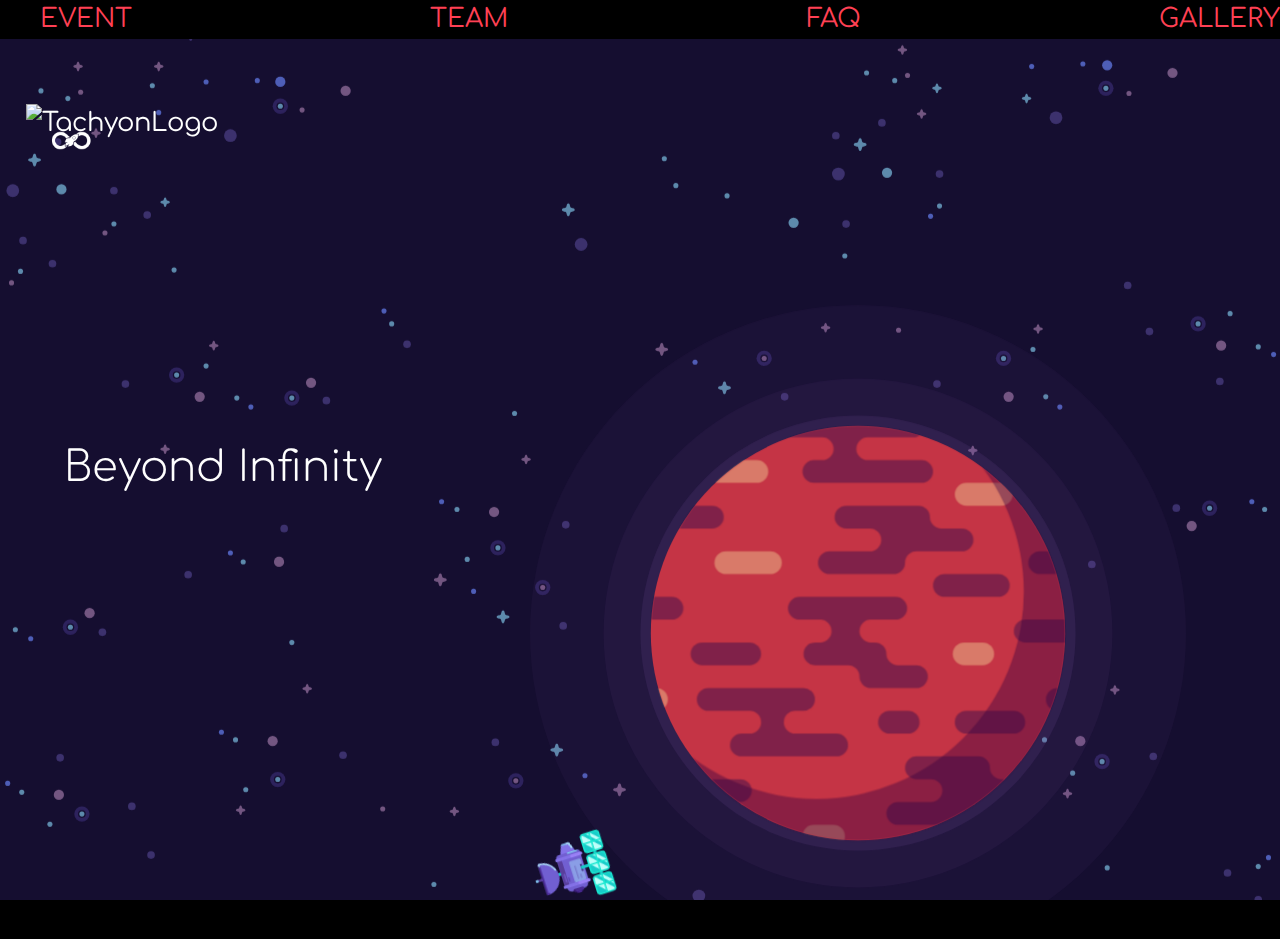
==== index.html @ f02aced8 "Previous sponsers" ====
<!DOCTYPE html>
<html lang="en">
  <head>
    <meta charset="utf-8" />
    <title>Tachyon 2K23</title>
    <meta
      name="viewport"
      content="width=device-width, initial-scale=1, minimum-scale=1, maximum-scale=1, user-scalable=no"
    />

    <link rel="preconnect" href="https://fonts.googleapis.com" />
    <link rel="preconnect" href="https://fonts.gstatic.com" crossorigin />
    <link
      href="https://fonts.googleapis.com/css2?family=Comfortaa:wght@300;400;500;600;700&display=swap"
      rel="stylesheet"
    />
    <link
      href="https://fonts.googleapis.com/css2?family=Barlow&display=swap"
      rel="stylesheet"
    />
    <script src="https://kit.fontawesome.com/a076d05399.js"></script>
    <link rel="stylesheet" href="css/main.css" />
    <script type="module" src="js/main.js"></script>
    <link rel="icon" href="./resources/tachyonlogo.png" />
  </head>

  <body>
    <div class="wrapper">
      <div class="nav_wrapper">
        <nav>
          <ul class="links">
            <a href="">EVENT</a>
            <a href="/teams.html">TEAM</a>
            <a href="">FAQ</a>
            <a href="">GALLERY</a>
          </ul>
        </nav>
      </div>

      <div class="main_content">
        <div class="Parallax">
          <div class="Parallax_Scroll">
            <div class="Parallax_Preserve Scene Scene-1">
              <div class="juet-Landing">
                <img
                  class="infinity-logo"
                  src="./resources/beyondInfinity.png"
                  alt="beyondInfinity"
                />
                <img class="juet" src="./resources/JUET_Logo .png" alt="" />
              </div>
              <div class="Parallax_Layer Parallax_Layer-bg" style="--t: -119">
                <svg
                  class="Svg Svg-bg"
                  id="s-bg"
                  viewBox="0 0 1000 1000"
                  width="100%"
                  height="100%"
                  preserveAspectRatio="xMidYMid slice"
                  xmlns="http://www.w3.org/2000/svg"
                  xmlns:xlink="http://www.w3.org/1999/xlink"
                >
                  <defs>
                    <circle id="s-bg-circle" r="4" />
                    <path
                      id="s-bg-star"
                      d="M0-5C1.4-5,1.17-2.5,1.84-1.83S5-1.4,5,0,2.51,1.17,1.84,1.84,1.4,5,0,5-1.16,2.51-1.83,1.84-5,1.4-5,0-2.5-1.16-1.83-1.83-1.4-5,0-5Z"
                    />
                    <g id="s-bg-glow">
                      <circle r="6" fill="#2d225d" />
                      <circle r="3" fill="#150e30" />
                      <circle r="2" />
                    </g>

                    <use
                      id="s-bg-circleSmViolet"
                      xlink:href="#s-bg-circle"
                      fill="#3c316d"
                      transform="scale(0.75)"
                    />
                    <use
                      id="s-bg-circleSmBlue"
                      xlink:href="#s-bg-circle"
                      fill="#735681"
                      transform="scale(0.5)"
                    />
                    <use
                      id="s-bg-circleSmCyan"
                      xlink:href="#s-bg-circle"
                      fill="#4e5eb7"
                      transform="scale(0.5)"
                    />
                    <use
                      id="s-bg-circleSmWhite"
                      xlink:href="#s-bg-circle"
                      fill="#5d8aac"
                      transform="scale(0.5)"
                    />
                    <use
                      id="s-bg-circleMdViolet"
                      xlink:href="#s-bg-circle"
                      fill="#3c316d"
                      transform="scale(1.25)"
                    />
                    <use
                      id="s-bg-circleMdBlue"
                      xlink:href="#s-bg-circle"
                      fill="#735681"
                    />
                    <use
                      id="s-bg-circleMdCyan"
                      xlink:href="#s-bg-circle"
                      fill="#4e5eb7"
                    />
                    <use
                      id="s-bg-circleMdWhite"
                      xlink:href="#s-bg-circle"
                      fill="#5d8aac"
                    />
                    <use
                      id="s-bg-starSmBlue"
                      xlink:href="#s-bg-star"
                      fill="#735681"
                      transform="scale(0.75)"
                    />
                    <use
                      id="s-bg-starSmWhite"
                      xlink:href="#s-bg-star"
                      fill="#5d8aac"
                      transform="scale(0.75)"
                    />
                    <use
                      id="s-bg-starMdViolet"
                      xlink:href="#s-bg-star"
                      fill="#3c316d"
                    />
                    <use
                      id="s-bg-starMdBlue"
                      xlink:href="#s-bg-star"
                      fill="#735681"
                    />
                    <use
                      id="s-bg-starMdWhite"
                      xlink:href="#s-bg-star"
                      fill="#5d8aac"
                    />
                    <use
                      id="s-bg-starLgBlue"
                      xlink:href="#s-bg-star"
                      fill="#735681"
                      transform="scale(1.25)"
                    />
                    <use
                      id="s-bg-glowBlue"
                      xlink:href="#s-bg-glow"
                      fill="#735681"
                    />
                    <use
                      id="s-bg-glowWhite"
                      xlink:href="#s-bg-glow"
                      fill="#5d8aac"
                    />
                  </defs>

                  <rect width="1000" height="1000" fill="#150e30" />

                  <use xlink:href="#s-bg-circleSmViolet" x="12" y="2" />
                  <use xlink:href="#s-bg-circleSmViolet" x="249" y="32" />
                  <use xlink:href="#s-bg-circleSmViolet" x="365" y="27" />
                  <use xlink:href="#s-bg-circleSmViolet" x="434" y="72" />
                  <use xlink:href="#s-bg-circleSmViolet" x="908" y="5" />
                  <use xlink:href="#s-bg-circleSmViolet" x="45" y="229" />
                  <use xlink:href="#s-bg-circleSmViolet" x="18" y="306" />
                  <use xlink:href="#s-bg-circleSmViolet" x="41" y="324" />
                  <use xlink:href="#s-bg-circleSmViolet" x="89" y="267" />
                  <use xlink:href="#s-bg-circleSmViolet" x="115" y="286" />
                  <use xlink:href="#s-bg-circleSmViolet" x="653" y="224" />
                  <use xlink:href="#s-bg-circleSmViolet" x="689" y="214" />
                  <use xlink:href="#s-bg-circleSmViolet" x="734" y="254" />
                  <use xlink:href="#s-bg-circleSmViolet" x="661" y="293" />
                  <use xlink:href="#s-bg-circleSmViolet" x="98" y="418" />
                  <use xlink:href="#s-bg-circleSmViolet" x="318" y="387" />
                  <use xlink:href="#s-bg-circleSmViolet" x="255" y="431" />
                  <use xlink:href="#s-bg-circleSmViolet" x="613" y="428" />
                  <use xlink:href="#s-bg-circleSmViolet" x="732" y="418" />
                  <use xlink:href="#s-bg-circleSmViolet" x="881" y="341" />
                  <use xlink:href="#s-bg-circleSmViolet" x="898" y="377" />
                  <use xlink:href="#s-bg-circleSmViolet" x="953" y="416" />
                  <use xlink:href="#s-bg-circleSmViolet" x="222" y="531" />
                  <use xlink:href="#s-bg-circleSmViolet" x="147" y="567" />
                  <use xlink:href="#s-bg-circleSmViolet" x="442" y="528" />
                  <use xlink:href="#s-bg-circleSmViolet" x="561" y="518" />
                  <use xlink:href="#s-bg-circleSmViolet" x="919" y="515" />
                  <use xlink:href="#s-bg-circleSmViolet" x="853" y="559" />
                  <use xlink:href="#s-bg-circleSmViolet" x="440" y="607" />
                  <use xlink:href="#s-bg-circleSmViolet" x="558" y="597" />
                  <use xlink:href="#s-bg-circleSmViolet" x="778" y="594" />
                  <use xlink:href="#s-bg-circleSmViolet" x="80" y="612" />
                  <use xlink:href="#s-bg-circleSmViolet" x="47" y="710" />
                  <use xlink:href="#s-bg-circleSmViolet" x="268" y="708" />
                  <use xlink:href="#s-bg-circleSmViolet" x="387" y="698" />
                  <use xlink:href="#s-bg-circleSmViolet" x="746" y="694" />
                  <use xlink:href="#s-bg-circleSmViolet" x="901" y="709" />
                  <use xlink:href="#s-bg-circleSmViolet" x="103" y="748" />
                  <use xlink:href="#s-bg-circleSmViolet" x="118" y="786" />
                  <use xlink:href="#s-bg-circleSmViolet" x="681" y="739" />
                  <use xlink:href="#s-bg-circleSmViolet" x="339" y="833" />
                  <use xlink:href="#s-bg-circleSmViolet" x="959" y="800" />
                  <use xlink:href="#s-bg-circleSmViolet" x="983" y="821" />
                  <use xlink:href="#s-bg-circleSmViolet" x="886" y="840" />
                  <use xlink:href="#s-bg-circleSmViolet" x="911" y="858" />
                  <use xlink:href="#s-bg-circleSmViolet" x="265" y="872" />
                  <use xlink:href="#s-bg-circleSmViolet" x="347" y="900" />
                  <use xlink:href="#s-bg-circleSmViolet" x="310" y="910" />
                  <use xlink:href="#s-bg-circleSmViolet" x="956" y="898" />
                  <use xlink:href="#s-bg-circleSmBlue" x="320" y="5" />
                  <use xlink:href="#s-bg-circleSmBlue" x="141" y="82" />
                  <use xlink:href="#s-bg-circleSmBlue" x="63" y="190" />
                  <use xlink:href="#s-bg-circleSmBlue" x="236" y="204" />
                  <use xlink:href="#s-bg-circleSmBlue" x="82" y="300" />
                  <use xlink:href="#s-bg-circleSmBlue" x="9" y="339" />
                  <use xlink:href="#s-bg-circleSmBlue" x="709" y="177" />
                  <use xlink:href="#s-bg-circleSmBlue" x="882" y="191" />
                  <use xlink:href="#s-bg-circleSmBlue" x="702" y="376" />
                  <use xlink:href="#s-bg-circleSmBlue" x="299" y="750" />
                  <use xlink:href="#s-bg-circleSmBlue" x="119" y="935" />
                  <use xlink:href="#s-bg-circleSmBlue" x="292" y="949" />
                  <use xlink:href="#s-bg-circleSmBlue" x="919" y="826" />
                  <use xlink:href="#s-bg-circleSmBlue" x="764" y="921" />
                  <use xlink:href="#s-bg-circleSmBlue" x="937" y="936" />
                  <use xlink:href="#s-bg-circleSmCyan" x="462" y="66" />
                  <use xlink:href="#s-bg-circleSmCyan" x="201" y="181" />
                  <use xlink:href="#s-bg-circleSmCyan" x="161" y="182" />
                  <use xlink:href="#s-bg-circleSmCyan" x="124" y="206" />
                  <use xlink:href="#s-bg-circleSmCyan" x="846" y="168" />
                  <use xlink:href="#s-bg-circleSmCyan" x="806" y="170" />
                  <use xlink:href="#s-bg-circleSmCyan" x="727" y="287" />
                  <use xlink:href="#s-bg-circleSmCyan" x="300" y="361" />
                  <use xlink:href="#s-bg-circleSmCyan" x="196" y="436" />
                  <use xlink:href="#s-bg-circleSmCyan" x="543" y="401" />
                  <use xlink:href="#s-bg-circleSmCyan" x="995" y="395" />
                  <use xlink:href="#s-bg-circleSmCyan" x="828" y="436" />
                  <use xlink:href="#s-bg-circleSmCyan" x="345" y="510" />
                  <use xlink:href="#s-bg-circleSmCyan" x="180" y="550" />
                  <use xlink:href="#s-bg-circleSmCyan" x="978" y="510" />
                  <use xlink:href="#s-bg-circleSmCyan" x="630" y="545" />
                  <use xlink:href="#s-bg-circleSmCyan" x="370" y="580" />
                  <use xlink:href="#s-bg-circleSmCyan" x="821" y="575" />
                  <use xlink:href="#s-bg-circleSmCyan" x="24" y="617" />
                  <use xlink:href="#s-bg-circleSmCyan" x="654" y="616" />
                  <use xlink:href="#s-bg-circleSmCyan" x="173" y="690" />
                  <use xlink:href="#s-bg-circleSmCyan" x="805" y="689" />
                  <use xlink:href="#s-bg-circleSmCyan" x="6" y="730" />
                  <use xlink:href="#s-bg-circleSmCyan" x="457" y="724" />
                  <use xlink:href="#s-bg-circleSmCyan" x="701" y="765" />
                  <use xlink:href="#s-bg-circleSmCyan" x="273" y="839" />
                  <use xlink:href="#s-bg-circleSmCyan" x="991" y="788" />
                  <use xlink:href="#s-bg-circleSmCyan" x="153" y="957" />
                  <use xlink:href="#s-bg-circleSmCyan" x="193" y="955" />
                  <use xlink:href="#s-bg-circleSmCyan" x="799" y="945" />
                  <use xlink:href="#s-bg-circleSmCyan" x="838" y="942" />
                  <use xlink:href="#s-bg-circleSmCyan" x="876" y="919" />
                  <use xlink:href="#s-bg-circleSmWhite" x="429" y="13" />
                  <use xlink:href="#s-bg-circleSmWhite" x="625" y="15" />
                  <use xlink:href="#s-bg-circleSmWhite" x="451" y="39" />
                  <use xlink:href="#s-bg-circleSmWhite" x="235" y="144" />
                  <use xlink:href="#s-bg-circleSmWhite" x="671" y="140" />
                  <use xlink:href="#s-bg-circleSmWhite" x="879" y="131" />
                  <use xlink:href="#s-bg-circleSmWhite" x="119" y="185" />
                  <use xlink:href="#s-bg-circleSmWhite" x="32" y="189" />
                  <use xlink:href="#s-bg-circleSmWhite" x="53" y="195" />
                  <use xlink:href="#s-bg-circleSmWhite" x="677" y="175" />
                  <use xlink:href="#s-bg-circleSmWhite" x="699" y="181" />
                  <use xlink:href="#s-bg-circleSmWhite" x="519" y="242" />
                  <use xlink:href="#s-bg-circleSmWhite" x="528" y="263" />
                  <use xlink:href="#s-bg-circleSmWhite" x="568" y="271" />
                  <use xlink:href="#s-bg-circleSmWhite" x="734" y="279" />
                  <use xlink:href="#s-bg-circleSmWhite" x="660" y="318" />
                  <use xlink:href="#s-bg-circleSmWhite" x="89" y="293" />
                  <use xlink:href="#s-bg-circleSmWhite" x="16" y="330" />
                  <use xlink:href="#s-bg-circleSmWhite" x="136" y="329" />
                  <use xlink:href="#s-bg-circleSmWhite" x="306" y="371" />
                  <use xlink:href="#s-bg-circleSmWhite" x="161" y="404" />
                  <use xlink:href="#s-bg-circleSmWhite" x="185" y="429" />
                  <use xlink:href="#s-bg-circleSmWhite" x="807" y="391" />
                  <use xlink:href="#s-bg-circleSmWhite" x="817" y="428" />
                  <use xlink:href="#s-bg-circleSmWhite" x="961" y="363" />
                  <use xlink:href="#s-bg-circleSmWhite" x="983" y="389" />
                  <use xlink:href="#s-bg-circleSmWhite" x="402" y="441" />
                  <use xlink:href="#s-bg-circleSmWhite" x="357" y="516" />
                  <use xlink:href="#s-bg-circleSmWhite" x="772" y="505" />
                  <use xlink:href="#s-bg-circleSmWhite" x="988" y="516" />
                  <use xlink:href="#s-bg-circleSmWhite" x="190" y="557" />
                  <use xlink:href="#s-bg-circleSmWhite" x="365" y="555" />
                  <use xlink:href="#s-bg-circleSmWhite" x="635" y="570" />
                  <use xlink:href="#s-bg-circleSmWhite" x="810" y="568" />
                  <use xlink:href="#s-bg-circleSmWhite" x="12" y="610" />
                  <use xlink:href="#s-bg-circleSmWhite" x="228" y="620" />
                  <use xlink:href="#s-bg-circleSmWhite" x="644" y="609" />
                  <use xlink:href="#s-bg-circleSmWhite" x="184" y="696" />
                  <use xlink:href="#s-bg-circleSmWhite" x="599" y="684" />
                  <use xlink:href="#s-bg-circleSmWhite" x="816" y="696" />
                  <use xlink:href="#s-bg-circleSmWhite" x="17" y="737" />
                  <use xlink:href="#s-bg-circleSmWhite" x="192" y="735" />
                  <use xlink:href="#s-bg-circleSmWhite" x="838" y="722" />
                  <use xlink:href="#s-bg-circleSmWhite" x="39" y="762" />
                  <use xlink:href="#s-bg-circleSmWhite" x="695" y="754" />
                  <use xlink:href="#s-bg-circleSmWhite" x="339" y="809" />
                  <use xlink:href="#s-bg-circleSmWhite" x="865" y="796" />
                  <use xlink:href="#s-bg-circleSmWhite" x="983" y="795" />
                  <use xlink:href="#s-bg-circleSmWhite" x="266" y="847" />
                  <use xlink:href="#s-bg-circleSmWhite" x="910" y="834" />
                  <use xlink:href="#s-bg-circleSmWhite" x="432" y="856" />
                  <use xlink:href="#s-bg-circleSmWhite" x="471" y="863" />
                  <use xlink:href="#s-bg-circleSmWhite" x="481" y="885" />
                  <use xlink:href="#s-bg-circleSmWhite" x="302" y="944" />
                  <use xlink:href="#s-bg-circleSmWhite" x="324" y="950" />
                  <use xlink:href="#s-bg-circleSmWhite" x="330" y="986" />
                  <use xlink:href="#s-bg-circleSmWhite" x="947" y="931" />
                  <use xlink:href="#s-bg-circleSmWhite" x="968" y="937" />
                  <use xlink:href="#s-bg-circleSmWhite" x="881" y="940" />
                  <use xlink:href="#s-bg-circleSmWhite" x="766" y="981" />
                  <use xlink:href="#s-bg-circleSmWhite" x="120" y="994" />

                  <use xlink:href="#s-bg-starSmBlue" x="281" y="25" />
                  <use xlink:href="#s-bg-starSmBlue" x="396" y="105" />
                  <use xlink:href="#s-bg-starSmBlue" x="61" y="170" />
                  <use xlink:href="#s-bg-starSmBlue" x="124" y="170" />
                  <use xlink:href="#s-bg-starSmBlue" x="75" y="222" />
                  <use xlink:href="#s-bg-starSmBlue" x="705" y="157" />
                  <use xlink:href="#s-bg-starSmBlue" x="720" y="207" />
                  <use xlink:href="#s-bg-starSmBlue" x="167" y="388" />
                  <use xlink:href="#s-bg-starSmBlue" x="645" y="374" />
                  <use xlink:href="#s-bg-starSmBlue" x="811" y="375" />
                  <use xlink:href="#s-bg-starSmBlue" x="129" y="469" />
                  <use xlink:href="#s-bg-starSmBlue" x="411" y="477" />
                  <use xlink:href="#s-bg-starSmBlue" x="760" y="470" />
                  <use xlink:href="#s-bg-starSmBlue" x="240" y="656" />
                  <use xlink:href="#s-bg-starSmBlue" x="589" y="649" />
                  <use xlink:href="#s-bg-starSmBlue" x="871" y="657" />
                  <use xlink:href="#s-bg-starSmBlue" x="188" y="751" />
                  <use xlink:href="#s-bg-starSmBlue" x="355" y="752" />
                  <use xlink:href="#s-bg-starSmBlue" x="834" y="738" />
                  <use xlink:href="#s-bg-starSmBlue" x="280" y="918" />
                  <use xlink:href="#s-bg-starSmBlue" x="295" y="970" />
                  <use xlink:href="#s-bg-starSmBlue" x="926" y="905" />
                  <use xlink:href="#s-bg-starSmBlue" x="876" y="957" />
                  <use xlink:href="#s-bg-starSmBlue" x="940" y="955" />
                  <use xlink:href="#s-bg-starSmWhite" x="732" y="187" />
                  <use xlink:href="#s-bg-starSmWhite" x="802" y="195" />
                  <use xlink:href="#s-bg-starSmWhite" x="129" y="276" />
                  <use xlink:href="#s-bg-starSmWhite" x="197" y="931" />
                  <use xlink:href="#s-bg-starSmWhite" x="266" y="938" />
                  <use xlink:href="#s-bg-starSmWhite" x="871" y="849" />
                  <use xlink:href="#s-bg-starSmWhite" x="911" y="925" />

                  <use xlink:href="#s-bg-circleMdViolet" x="825" y="210" />
                  <use xlink:href="#s-bg-circleMdViolet" x="655" y="254" />
                  <use xlink:href="#s-bg-circleMdViolet" x="454" y="309" />
                  <use xlink:href="#s-bg-circleMdViolet" x="180" y="224" />
                  <use xlink:href="#s-bg-circleMdViolet" x="10" y="267" />
                  <use xlink:href="#s-bg-circleMdViolet" x="546" y="818" />
                  <use xlink:href="#s-bg-circleMdViolet" x="345" y="872" />
                  <use xlink:href="#s-bg-circleMdViolet" x="990" y="860" />
                  <use xlink:href="#s-bg-circleMdViolet" x="821" y="903" />
                  <use xlink:href="#s-bg-circleMdViolet" x="176" y="915" />
                  <use xlink:href="#s-bg-circleMdBlue" x="645" y="7" />
                  <use xlink:href="#s-bg-circleMdBlue" x="742" y="11" />
                  <use xlink:href="#s-bg-circleMdBlue" x="85" y="38" />
                  <use xlink:href="#s-bg-circleMdBlue" x="422" y="36" />
                  <use xlink:href="#s-bg-circleMdBlue" x="270" y="189" />
                  <use xlink:href="#s-bg-circleMdBlue" x="916" y="175" />
                  <use xlink:href="#s-bg-circleMdBlue" x="954" y="388" />
                  <use xlink:href="#s-bg-circleMdBlue" x="243" y="417" />
                  <use xlink:href="#s-bg-circleMdBlue" x="156" y="428" />
                  <use xlink:href="#s-bg-circleMdBlue" x="788" y="428" />
                  <use xlink:href="#s-bg-circleMdBlue" x="386" y="518" />
                  <use xlink:href="#s-bg-circleMdBlue" x="931" y="529" />
                  <use xlink:href="#s-bg-circleMdBlue" x="218" y="557" />
                  <use xlink:href="#s-bg-circleMdBlue" x="782" y="567" />
                  <use xlink:href="#s-bg-circleMdBlue" x="70" y="597" />
                  <use xlink:href="#s-bg-circleMdBlue" x="614" y="608" />
                  <use xlink:href="#s-bg-circleMdBlue" x="213" y="697" />
                  <use xlink:href="#s-bg-circleMdBlue" x="844" y="697" />
                  <use xlink:href="#s-bg-circleMdBlue" x="757" y="708" />
                  <use xlink:href="#s-bg-circleMdBlue" x="46" y="739" />
                  <use xlink:href="#s-bg-circleMdBlue" x="730" y="938" />
                  <use xlink:href="#s-bg-circleMdBlue" x="84" y="951" />
                  <use xlink:href="#s-bg-circleMdCyan" x="865" y="169" />
                  <use xlink:href="#s-bg-circleMdCyan" x="219" y="182" />
                  <use xlink:href="#s-bg-circleMdCyan" x="780" y="943" />
                  <use xlink:href="#s-bg-circleMdCyan" x="134" y="957" />
                  <use xlink:href="#s-bg-circleMdWhite" x="693" y="253" />
                  <use xlink:href="#s-bg-circleMdWhite" x="48" y="266" />
                  <use xlink:href="#s-bg-circleMdWhite" x="620" y="292" />
                  <use xlink:href="#s-bg-circleMdWhite" x="380" y="833" />
                  <use xlink:href="#s-bg-circleMdWhite" x="951" y="858" />
                  <use xlink:href="#s-bg-circleMdWhite" x="307" y="872" />

                  <use xlink:href="#s-bg-starMdViolet" x="149" y="145" />
                  <use xlink:href="#s-bg-starMdViolet" x="794" y="132" />
                  <use xlink:href="#s-bg-starMdViolet" x="207" y="994" />
                  <use xlink:href="#s-bg-starMdViolet" x="852" y="982" />
                  <use xlink:href="#s-bg-starMdBlue" x="517" y="391" />
                  <use xlink:href="#s-bg-starMdBlue" x="344" y="571" />
                  <use xlink:href="#s-bg-starMdBlue" x="655" y="555" />
                  <use xlink:href="#s-bg-starMdBlue" x="484" y="735" />
                  <use xlink:href="#s-bg-starMdWhite" x="231" y="46" />
                  <use xlink:href="#s-bg-starMdWhite" x="889" y="19" />
                  <use xlink:href="#s-bg-starMdWhite" x="27" y="243" />
                  <use xlink:href="#s-bg-starMdWhite" x="444" y="282" />
                  <use xlink:href="#s-bg-starMdWhite" x="672" y="231" />
                  <use xlink:href="#s-bg-starMdWhite" x="566" y="421" />
                  <use xlink:href="#s-bg-starMdWhite" x="608" y="524" />
                  <use xlink:href="#s-bg-starMdWhite" x="393" y="600" />
                  <use xlink:href="#s-bg-starMdWhite" x="435" y="704" />
                  <use xlink:href="#s-bg-starMdWhite" x="556" y="845" />
                  <use xlink:href="#s-bg-starMdWhite" x="330" y="895" />
                  <use xlink:href="#s-bg-starMdWhite" x="974" y="882" />

                  <use xlink:href="#s-bg-starLgBlue" x="107" y="84" />
                  <use xlink:href="#s-bg-starLgBlue" x="623" y="36" />
                  <use xlink:href="#s-bg-starLgBlue" x="679" y="87" />

                  <use xlink:href="#s-bg-glowBlue" x="799" y="55" />
                  <use xlink:href="#s-bg-glowBlue" x="597" y="398" />
                  <use xlink:href="#s-bg-glowBlue" x="576" y="547" />
                  <use xlink:href="#s-bg-glowBlue" x="424" y="577" />
                  <use xlink:href="#s-bg-glowBlue" x="403" y="728" />
                  <use xlink:href="#s-bg-glowWhite" x="404" y="20" />
                  <use xlink:href="#s-bg-glowWhite" x="219" y="201" />
                  <use xlink:href="#s-bg-glowWhite" x="864" y="187" />
                  <use xlink:href="#s-bg-glowWhite" x="936" y="371" />
                  <use xlink:href="#s-bg-glowWhite" x="784" y="398" />
                  <use xlink:href="#s-bg-glowWhite" x="138" y="411" />
                  <use xlink:href="#s-bg-glowWhite" x="228" y="429" />
                  <use xlink:href="#s-bg-glowWhite" x="945" y="515" />
                  <use xlink:href="#s-bg-glowWhite" x="389" y="546" />
                  <use xlink:href="#s-bg-glowWhite" x="610" y="577" />
                  <use xlink:href="#s-bg-glowWhite" x="55" y="608" />
                  <use xlink:href="#s-bg-glowWhite" x="772" y="695" />
                  <use xlink:href="#s-bg-glowWhite" x="861" y="713" />
                  <use xlink:href="#s-bg-glowWhite" x="217" y="727" />
                  <use xlink:href="#s-bg-glowWhite" x="64" y="754" />
                  <use xlink:href="#s-bg-glowWhite" x="781" y="923" />
                  <use xlink:href="#s-bg-glowWhite" x="136" y="936" />
                </svg>
              </div>
              <div class="Parallax_Layer Parallax_Layer-mars" style="--t: 30">
                <div class="Positioner Positioner-mars">
                  <svg
                    class="Svg Svg-mars"
                    id="s-mars"
                    viewBox="0 0 640 640"
                    overflow="visible"
                    xmlns="http://www.w3.org/2000/svg"
                  >
                    <defs>
                      <clipPath id="s-mars-clip">
                        <circle cx="320" cy="320" r="200" />
                        <!-- Chrome rendering bug fix -->
                        <rect x="-595" y="-153" width="1" height="1" />
                        <rect x="1259" y="814" width="1" height="1" />
                      </clipPath>
                      <mask id="s-mars-shadowCutout">
                        <rect
                          x="120"
                          y="120"
                          width="400"
                          height="540"
                          fill="white"
                        />
                        <circle cx="280" cy="280" r="200" fill="black" />
                      </mask>
                    </defs>

                    <circle
                      cx="320"
                      cy="320"
                      r="320"
                      fill="#855ba9"
                      opacity="0.06"
                    >
                      <animate
                        attributeName="r"
                        values="320; 300; 320"
                        dur="5s"
                        calcMode="spline"
                        keySplines="0.5 0 0.5 1; 0.5 0 0.5 1"
                        repeatCount="indefinite"
                      />
                    </circle>
                    <circle
                      cx="320"
                      cy="320"
                      r="260"
                      fill="#855ba9"
                      opacity="0.08"
                    >
                      <animate
                        attributeName="r"
                        values="255; 245; 255"
                        dur="5s"
                        begin="-1.25s"
                        calcMode="spline"
                        keySplines="0.5 0 0.5 1; 0.5 0 0.5 1"
                        repeatCount="indefinite"
                      />
                    </circle>
                    <circle
                      cx="320"
                      cy="320"
                      r="210"
                      fill="#855ba9"
                      opacity="0.14"
                    />
                    <circle cx="320" cy="320" r="200" fill="#c53445" />

                    <g clip-path="url(#s-mars-clip)">
                      <g id="s-mars-surface">
                        <g opacity="0.35">
                          <g fill="#000052">
                            <path
                              d="M316,142a11,11,0,0,1-11,11h-8a11,11,0,0,0-11,11h0a11,11,0,0,0,11,11H401a11,11,0,0,0,11-11h0a11,11,0,0,0-11-11H349a11,11,0,0,1-11-11h0a11,11,0,0,1,11-11h44a11,11,0,0,0,11-11h0a11,11,0,0,0-11-11H267a11,11,0,0,0-11,11h0a11,11,0,0,0,11,11h38a11,11,0,0,1,11,11Z"
                            />
                            <path
                              d="M312,241a11,11,0,0,0-11,11h0a11,11,0,0,0,11,11h62a11,11,0,0,0,11-11h0a11,11,0,0,1,11-11h44a11,11,0,0,0,11-11h0a11,11,0,0,0-11-11H420a11,11,0,0,1-11-11h0a11,11,0,0,0-11-11H328a11,11,0,0,0-11,11h0a11,11,0,0,0,11,11h23a11,11,0,0,1,11,11h0a11,11,0,0,1-11,11Z"
                            />
                            <path
                              d="M272,296a11,11,0,0,0,11,11h20a11,11,0,0,1,11,11h0a11,11,0,0,1-11,11h-5a11,11,0,0,0-11,11h0a11,11,0,0,0,11,11h32a11,11,0,0,1,11,11h0a11,11,0,0,0,11,11h44a11,11,0,0,0,11-11h0a11,11,0,0,0-11-11H378a11,11,0,0,1-11-11h0a11,11,0,0,0-11-11h-4a11,11,0,0,1-11-11h0a11,11,0,0,1,11-11h24a11,11,0,0,0,11-11h0a11,11,0,0,0-11-11H283a11,11,0,0,0-11,11Z"
                            />
                            <path
                              d="M227,417a11,11,0,0,0-11,11h0a11,11,0,0,0,11,11h92a11,11,0,0,0,11-11h0a11,11,0,0,0-11-11H279a11,11,0,0,1-11-11h0a11,11,0,0,1,11-11h8a11,11,0,0,0,11-11h0a11,11,0,0,0-11-11H195a11,11,0,0,0-11,11h0a11,11,0,0,0,11,11h40a11,11,0,0,1,11,11h0a11,11,0,0,1-11,11Z"
                            />
                            <path
                              d="M467,450a11,11,0,0,0-11-11H396a11,11,0,0,0-11,11h0a11,11,0,0,0,11,11h14a11,11,0,0,1,11,11h0a11,11,0,0,1-11,11H378a11,11,0,0,0-11,11h0a11,11,0,0,0,11,11h62a11,11,0,0,0,11-11h0a11,11,0,0,1,11-11h33a11,11,0,0,0,11-11h0a11,11,0,0,0-11-11H478a11,11,0,0,1-11-11Z"
                            />
                            <path
                              d="M710,384a11,11,0,0,0-11-11H639a11,11,0,0,0-11,11h0a11,11,0,0,0,11,11h14a11,11,0,0,1,11,11h0a11,11,0,0,1-11,11H621a11,11,0,0,0-11,11h0a11,11,0,0,0,11,11h62a11,11,0,0,0,11-11h0a11,11,0,0,1,11-11h33a11,11,0,0,0,11-11h0a11,11,0,0,0-11-11H721a11,11,0,0,1-11-11Z"
                            />
                            <path
                              d="M587,505a11,11,0,0,0-11,11h0a11,11,0,0,0,11,11H713a11,11,0,0,0,11-11h0a11,11,0,0,0-11-11H669a11,11,0,0,1-11-11h0a11,11,0,0,1,11-11h52a11,11,0,0,0,11-11h0a11,11,0,0,0-11-11H617a11,11,0,0,0-11,11h0a11,11,0,0,0,11,11h8a11,11,0,0,1,11,11h0a11,11,0,0,1-11,11Z"
                            />
                            <path
                              d="M603,329a11,11,0,0,0-11,11h0a11,11,0,0,0,11,11h93a11,11,0,0,0,11-11h0a11,11,0,0,0-11-11H672a11,11,0,0,1-11-11h0a11,11,0,0,1,11-11h4a11,11,0,0,0,11-11h0a11,11,0,0,1,11-11h18a11,11,0,0,0,11-11h0a11,11,0,0,0-11-11H672a11,11,0,0,0-11,11h0a11,11,0,0,1-11,11H618a11,11,0,0,0-11,11h0a11,11,0,0,0,11,11h5a11,11,0,0,1,11,11h0a11,11,0,0,1-11,11Z"
                            />
                            <path
                              d="M536,208a11,11,0,0,0,11,11h8a11,11,0,0,1,11,11h0a11,11,0,0,1-11,11H515a11,11,0,0,0-11,11h0a11,11,0,0,0,11,11h92a11,11,0,0,0,11-11h0a11,11,0,0,0-11-11h-8a11,11,0,0,1-11-11h0a11,11,0,0,1,11-11h40a11,11,0,0,0,11-11h0a11,11,0,0,0-11-11H547a11,11,0,0,0-11,11Z"
                            />
                            <path
                              d="M503,648a11,11,0,0,0,11,11h40a11,11,0,0,1,11,11h0a11,11,0,0,1-11,11h-8a11,11,0,0,0-11,11h0a11,11,0,0,0,11,11h92a11,11,0,0,0,11-11h0a11,11,0,0,0-11-11H598a11,11,0,0,1-11-11h0a11,11,0,0,1,11-11h8a11,11,0,0,0,11-11h0a11,11,0,0,0-11-11H514a11,11,0,0,0-11,11Z"
                            />
                            <path
                              d="M390,560a11,11,0,0,0,11,11h14a11,11,0,0,1,11,11h0a11,11,0,0,1-11,11H368a11,11,0,0,0-11,11h0a11,11,0,0,0,11,11h99a11,11,0,0,0,11-11h0a11,11,0,0,0-11-11h-8a11,11,0,0,1-11-11h0a11,11,0,0,1,11-11h38a11,11,0,0,0,11-11h0a11,11,0,0,0-11-11H401a11,11,0,0,0-11,11Z"
                            />
                            <path
                              d="M379,692a11,11,0,0,0,11,11h62a11,11,0,0,0,11-11h0a11,11,0,0,0-11-11H413a11,11,0,0,1-11-11h0a11,11,0,0,1,11-11h23a11,11,0,0,0,11-11h0a11,11,0,0,0-11-11H366a11,11,0,0,0-11,11h0a11,11,0,0,1-11,11H324a11,11,0,0,0-11,11h0a11,11,0,0,0,11,11h44a11,11,0,0,1,11,11Z"
                            />
                            <path
                              d="M423,802a11,11,0,0,1,11-11h32a11,11,0,0,0,11-11h0a11,11,0,0,0-11-11h-5a11,11,0,0,1-11-11h0a11,11,0,0,1,11-11h20a11,11,0,0,0,11-11h0a11,11,0,0,0-11-11H388a11,11,0,0,0-11,11h0a11,11,0,0,0,11,11h24a11,11,0,0,1,11,11h0a11,11,0,0,1-11,11h-4a11,11,0,0,0-11,11h0a11,11,0,0,1-11,11H368a11,11,0,0,0-11,11h0a11,11,0,0,0,11,11h44a11,11,0,0,0,11-11Z"
                            />
                            <path
                              d="M153,780a11,11,0,0,0-11-11h-9a11,11,0,0,1-11-11h0a11,11,0,0,1,11-11h33a11,11,0,0,0,11-11h0a11,11,0,0,0-11-11H89a11,11,0,0,0-11,11h0a11,11,0,0,0,11,11h0a11,11,0,0,1,11,11h0a11,11,0,0,1-11,11H58a11,11,0,0,0-11,11h0a11,11,0,0,0,11,11h84a11,11,0,0,0,11-11Z"
                            />
                            <path
                              d="M157,681a11,11,0,0,0-11,11h0a11,11,0,0,0,11,11h92a11,11,0,0,0,11-11h0a11,11,0,0,0-11-11H209a11,11,0,0,1-11-11h0a11,11,0,0,1,11-11h8a11,11,0,0,0,11-11h0a11,11,0,0,0-11-11H125a11,11,0,0,0-11,11h0a11,11,0,0,0,11,11h40a11,11,0,0,1,11,11h0a11,11,0,0,1-11,11Z"
                            />
                            <path
                              d="M137,516a11,11,0,0,0,11,11h60a11,11,0,0,0,11-11h0a11,11,0,0,0-11-11H194a11,11,0,0,1-11-11h0a11,11,0,0,1,11-11h32a11,11,0,0,0,11-11h0a11,11,0,0,0-11-11H164a11,11,0,0,0-11,11h0a11,11,0,0,1-11,11H109a11,11,0,0,0-11,11h0a11,11,0,0,0,11,11h17a11,11,0,0,1,11,11Z"
                            />
                            <path
                              d="M956,142a11,11,0,0,1-11,11h-8a11,11,0,0,0-11,11h0a11,11,0,0,0,11,11h104a11,11,0,0,0,11-11h0a11,11,0,0,0-11-11H989a11,11,0,0,1-11-11h0a11,11,0,0,1,11-11h44a11,11,0,0,0,11-11h0a11,11,0,0,0-11-11H907a11,11,0,0,0-11,11h0a11,11,0,0,0,11,11h38a11,11,0,0,1,11,11Z"
                            />
                            <path
                              d="M952,241a11,11,0,0,0-11,11h0a11,11,0,0,0,11,11h62a11,11,0,0,0,11-11h0a11,11,0,0,1,11-11h44a11,11,0,0,0,11-11h0a11,11,0,0,0-11-11h-20a11,11,0,0,1-11-11h0a11,11,0,0,0-11-11H968a11,11,0,0,0-11,11h0a11,11,0,0,0,11,11h23a11,11,0,0,1,11,11h0a11,11,0,0,1-11,11Z"
                            />
                            <path
                              d="M912,296a11,11,0,0,0,11,11h20a11,11,0,0,1,11,11h0a11,11,0,0,1-11,11h-5a11,11,0,0,0-11,11h0a11,11,0,0,0,11,11h32a11,11,0,0,1,11,11h0a11,11,0,0,0,11,11h44a11,11,0,0,0,11-11h0a11,11,0,0,0-11-11h-18a11,11,0,0,1-11-11h0a11,11,0,0,0-11-11h-4a11,11,0,0,1-11-11h0a11,11,0,0,1,11-11h24a11,11,0,0,0,11-11h0a11,11,0,0,0-11-11H923a11,11,0,0,0-11,11Z"
                            />
                            <path
                              d="M824,384a11,11,0,0,0,11,11h40a11,11,0,0,1,11,11h0a11,11,0,0,1-11,11h-8a11,11,0,0,0-11,11h0a11,11,0,0,0,11,11h92a11,11,0,0,0,11-11h0a11,11,0,0,0-11-11H919a11,11,0,0,1-11-11h0a11,11,0,0,1,11-11h8a11,11,0,0,0,11-11h0a11,11,0,0,0-11-11H835a11,11,0,0,0-11,11Z"
                            />
                            <path
                              d="M1091,494a11,11,0,0,1,11-11h33a11,11,0,0,0,11-11h0a11,11,0,0,0-11-11h-17a11,11,0,0,1-11-11h0a11,11,0,0,0-11-11h-60a11,11,0,0,0-11,11h0a11,11,0,0,0,11,11h14a11,11,0,0,1,11,11h0a11,11,0,0,1-11,11h-32a11,11,0,0,0-11,11h0a11,11,0,0,0,11,11h62a11,11,0,0,0,11-11Z"
                            />
                            <path
                              d="M1137,571a11,11,0,0,0,11-11h0a11,11,0,0,0-11-11h-96a11,11,0,0,0-11,11h0a11,11,0,0,0,11,11h14a11,11,0,0,1,11,11h0a11,11,0,0,1-11,11h-47a11,11,0,0,0-11,11h0a11,11,0,0,0,11,11h99a11,11,0,0,0,11-11h0a11,11,0,0,0-11-11h-8a11,11,0,0,1-11-11h0a11,11,0,0,1,11-11Z"
                            />
                            <path
                              d="M1019,692a11,11,0,0,0,11,11h62a11,11,0,0,0,11-11h0a11,11,0,0,0-11-11h-39a11,11,0,0,1-11-11h0a11,11,0,0,1,11-11h23a11,11,0,0,0,11-11h0a11,11,0,0,0-11-11h-70a11,11,0,0,0-11,11h0a11,11,0,0,1-11,11H964a11,11,0,0,0-11,11h0a11,11,0,0,0,11,11h44a11,11,0,0,1,11,11Z"
                            />
                            <path
                              d="M1017,736a11,11,0,0,0,11,11h24a11,11,0,0,1,11,11h0a11,11,0,0,1-11,11h-4a11,11,0,0,0-11,11h0a11,11,0,0,1-11,11h-18a11,11,0,0,0-11,11h0a11,11,0,0,0,11,11h44a11,11,0,0,0,11-11h0a11,11,0,0,1,11-11h32a11,11,0,0,0,11-11h0a11,11,0,0,0-11-11h-5a11,11,0,0,1-11-11h0a11,11,0,0,1,11-11h20a11,11,0,0,0,11-11h0a11,11,0,0,0-11-11h-93a11,11,0,0,0-11,11Z"
                            />
                            <path
                              d="M806,747a11,11,0,0,0,11-11h0a11,11,0,0,0-11-11H729a11,11,0,0,0-11,11h0a11,11,0,0,0,11,11h0a11,11,0,0,1,11,11h0a11,11,0,0,1-11,11H698a11,11,0,0,0-11,11h0a11,11,0,0,0,11,11h84a11,11,0,0,0,11-11h0a11,11,0,0,0-11-11h-9a11,11,0,0,1-11-11h0a11,11,0,0,1,11-11Z"
                            />
                            <path
                              d="M900,692a11,11,0,0,0-11-11H849a11,11,0,0,1-11-11h0a11,11,0,0,1,11-11h8a11,11,0,0,0,11-11h0a11,11,0,0,0-11-11H765a11,11,0,0,0-11,11h0a11,11,0,0,0,11,11h40a11,11,0,0,1,11,11h0a11,11,0,0,1-11,11h-8a11,11,0,0,0-11,11h0a11,11,0,0,0,11,11h92a11,11,0,0,0,11-11Z"
                            />
                            <path
                              d="M738,494a11,11,0,0,0,11,11h17a11,11,0,0,1,11,11h0a11,11,0,0,0,11,11h60a11,11,0,0,0,11-11h0a11,11,0,0,0-11-11H834a11,11,0,0,1-11-11h0a11,11,0,0,1,11-11h32a11,11,0,0,0,11-11h0a11,11,0,0,0-11-11H804a11,11,0,0,0-11,11h0a11,11,0,0,1-11,11H749a11,11,0,0,0-11,11Z"
                            />
                          </g>
                          <g fill="#000052">
                            <rect
                              x="112"
                              y="109"
                              width="60"
                              height="22"
                              rx="11"
                            />
                            <rect
                              x="135"
                              y="197"
                              width="75"
                              height="22"
                              rx="11"
                            />
                            <rect
                              x="105"
                              y="285"
                              width="66"
                              height="22"
                              rx="11"
                            />
                            <rect
                              x="178"
                              y="329"
                              width="68"
                              height="22"
                              rx="11"
                            />
                            <rect
                              x="492"
                              y="153"
                              width="104"
                              height="22"
                              rx="11"
                            />
                            <rect
                              x="660"
                              y="153"
                              width="60"
                              height="22"
                              rx="11"
                            />
                            <rect
                              x="691"
                              y="219"
                              width="55"
                              height="22"
                              rx="11"
                            />
                            <rect
                              x="412"
                              y="263"
                              width="74"
                              height="22"
                              rx="11"
                            />
                            <rect
                              x="490"
                              y="307"
                              width="69"
                              height="22"
                              rx="11"
                            />
                            <rect
                              x="521"
                              y="373"
                              width="65"
                              height="22"
                              rx="11"
                            />
                            <rect
                              x="359"
                              y="395"
                              width="40"
                              height="22"
                              rx="11"
                            />
                            <rect
                              x="433"
                              y="395"
                              width="68"
                              height="22"
                              rx="11"
                            />
                            <rect
                              x="239"
                              y="549"
                              width="77"
                              height="22"
                              rx="11"
                            />
                            <rect
                              x="188"
                              y="593"
                              width="104"
                              height="22"
                              rx="11"
                            />
                            <rect
                              x="205"
                              y="747"
                              width="69"
                              height="22"
                              rx="11"
                            />
                            <rect
                              x="511"
                              y="593"
                              width="60"
                              height="22"
                              rx="11"
                            />
                            <rect
                              x="640"
                              y="593"
                              width="60"
                              height="22"
                              rx="11"
                            />
                            <rect
                              x="828"
                              y="593"
                              width="104"
                              height="22"
                              rx="11"
                            />
                            <rect
                              x="1151"
                              y="593"
                              width="60"
                              height="22"
                              rx="11"
                            />
                            <rect
                              x="1143"
                              y="637"
                              width="114"
                              height="22"
                              rx="11"
                            />
                            <rect
                              x="879"
                              y="549"
                              width="77"
                              height="22"
                              rx="11"
                            />
                            <rect
                              x="660"
                              y="637"
                              width="60"
                              height="22"
                              rx="11"
                            />
                            <rect
                              x="520"
                              y="725"
                              width="66"
                              height="22"
                              rx="11"
                            />
                            <rect
                              x="538"
                              y="769"
                              width="90"
                              height="22"
                              rx="11"
                            />
                            <rect
                              x="845"
                              y="747"
                              width="69"
                              height="22"
                              rx="11"
                            />
                            <rect
                              x="752"
                              y="109"
                              width="60"
                              height="22"
                              rx="11"
                            />
                            <rect
                              x="775"
                              y="197"
                              width="75"
                              height="22"
                              rx="11"
                            />
                            <rect
                              x="745"
                              y="285"
                              width="66"
                              height="22"
                              rx="11"
                            />
                            <rect
                              x="818"
                              y="329"
                              width="68"
                              height="22"
                              rx="11"
                            />
                            <rect
                              x="1132"
                              y="153"
                              width="104"
                              height="22"
                              rx="11"
                            />
                            <rect
                              x="1144"
                              y="241"
                              width="114"
                              height="22"
                              rx="11"
                            />
                            <rect
                              x="1052"
                              y="263"
                              width="74"
                              height="22"
                              rx="11"
                            />
                            <rect
                              x="1130"
                              y="307"
                              width="69"
                              height="22"
                              rx="11"
                            />
                            <rect
                              x="999"
                              y="395"
                              width="40"
                              height="22"
                              rx="11"
                            />
                            <rect
                              x="1073"
                              y="395"
                              width="68"
                              height="22"
                              rx="11"
                            />
                          </g>
                          <g fill="#ffffad">
                            <rect
                              x="193"
                              y="153"
                              width="60"
                              height="22"
                              rx="11"
                            />
                            <rect
                              x="201"
                              y="241"
                              width="65"
                              height="22"
                              rx="11"
                            />
                            <rect
                              x="117"
                              y="373"
                              width="39"
                              height="22"
                              rx="11"
                            />
                            <rect
                              x="433"
                              y="175"
                              width="56"
                              height="22"
                              rx="11"
                            />
                            <rect
                              x="576"
                              y="109"
                              width="60"
                              height="22"
                              rx="11"
                            />
                            <rect
                              x="537"
                              y="439"
                              width="40"
                              height="22"
                              rx="11"
                            />
                            <rect
                              x="431"
                              y="329"
                              width="40"
                              height="22"
                              rx="11"
                            />
                            <rect
                              x="98"
                              y="549"
                              width="60"
                              height="22"
                              rx="11"
                            />
                            <rect
                              x="286"
                              y="505"
                              width="41"
                              height="22"
                              rx="11"
                            />
                            <rect
                              x="303"
                              y="725"
                              width="40"
                              height="22"
                              rx="11"
                            />
                            <rect
                              x="545"
                              y="549"
                              width="60"
                              height="22"
                              rx="11"
                            />
                            <rect
                              x="738"
                              y="549"
                              width="60"
                              height="22"
                              rx="11"
                            />
                            <rect
                              x="926"
                              y="505"
                              width="41"
                              height="22"
                              rx="11"
                            />
                            <rect
                              x="943"
                              y="725"
                              width="40"
                              height="22"
                              rx="11"
                            />
                            <rect
                              x="629"
                              y="725"
                              width="40"
                              height="22"
                              rx="11"
                            />
                            <rect
                              x="833"
                              y="153"
                              width="60"
                              height="22"
                              rx="11"
                            />
                            <rect
                              x="841"
                              y="241"
                              width="65"
                              height="22"
                              rx="11"
                            />
                            <rect
                              x="757"
                              y="373"
                              width="39"
                              height="22"
                              rx="11"
                            />
                            <rect
                              x="1073"
                              y="175"
                              width="56"
                              height="22"
                              rx="11"
                            />
                            <rect
                              x="1071"
                              y="329"
                              width="40"
                              height="22"
                              rx="11"
                            />
                          </g>
                          <animateTransform
                            attributeName="transform"
                            attributeType="XML"
                            type="translate"
                            from="0"
                            to="-640"
                            dur="25s"
                            repeatCount="indefinite"
                          />
                        </g>
                      </g>
                      <g id="s-mars-shadow">
                        <rect
                          x="120"
                          y="120"
                          width="400"
                          height="540"
                          mask="url(#s-mars-shadowCutout)"
                          fill="#360043"
                          opacity="0.4"
                        />
                      </g>
                    </g>
                  </svg>
                </div>
              </div>
              <div
                class="Parallax_Layer Parallax_Layer-orbiter"
                style="--t: 30"
              >
                <div class="Positioner Positioner-orbiter">
                  <svg
                    class="Svg Svg-orbiter"
                    viewBox="0 0 640 640"
                    overflow="visible"
                    xmlns="http://www.w3.org/2000/svg"
                    xmlns:xlink="http://www.w3.org/1999/xlink"
                  >
                    <g id="s-orbiter-spacecraft">
                      <g transform="rotate(-38) scale(1.5) translate(-37 -28)">
                        <g id="s-orbiter-spacecraftFire">
                          <path
                            d="M62,26H58.45a4,4,0,1,0,0,4H62a2,2,0,0,0,0-4Zm8,0a2,2,0,1,0,2,2A2,2,0,0,0,70,26Z"
                            fill="#fff"
                          />
                          <path
                            d="M62,26H58.45a4,4,0,1,0,0,4H62a2,2,0,0,0,0-4Zm8,0a2,2,0,1,0,2,2A2,2,0,0,0,70,26Z"
                            fill="none"
                            stroke="#ffc521"
                            stroke-linecap="round"
                            stroke-linejoin="round"
                            stroke-width="1.5"
                          />
                        </g>
                        <g>
                          <line
                            x1="37"
                            y1="38"
                            x2="37"
                            y2="35"
                            fill="#1ae8d1"
                            stroke="#17ccc9"
                            stroke-miterlimit="10"
                            stroke-width="2"
                          />
                          <polygon
                            points="37 52 37.5 48 36.5 48 37 52"
                            fill="#67a7dc"
                            stroke="#593e9c"
                            stroke-linecap="round"
                            stroke-linejoin="round"
                          />
                          <circle
                            cx="37"
                            cy="52"
                            r="0.5"
                            fill="#abddf7"
                            stroke="#82c2f0"
                            stroke-linecap="round"
                            stroke-linejoin="round"
                          />
                          <g>
                            <path
                              d="M27,48h0A10,10,0,0,1,37,38h0A10,10,0,0,1,47,48H27Z"
                              fill="#715fd1"
                            />
                            <path
                              d="M27,48h0A10,10,0,0,1,37,38h0A10,10,0,0,1,47,48H27Z"
                              fill="none"
                              stroke="#715fd1"
                              stroke-linecap="round"
                              stroke-linejoin="round"
                            />
                            <path
                              d="M27,48h0A10,10,0,0,1,37,38h0A10,10,0,0,1,47,48H27Z"
                              fill="none"
                              stroke="#4a2b94"
                              stroke-linecap="round"
                              stroke-linejoin="round"
                              stroke-dasharray="0 30 24"
                            />
                            <path
                              d="M27,48h0A10,10,0,0,1,37,38h0A10,10,0,0,1,47,48H27Z"
                              fill="none"
                              stroke="#abddf7"
                              stroke-linecap="round"
                              stroke-linejoin="round"
                              stroke-dasharray="12 38"
                            />
                          </g>
                        </g>
                        <g>
                          <line
                            x1="47"
                            y1="24"
                            x2="47"
                            y2="32"
                            fill="none"
                            stroke="#715fd1"
                            stroke-linecap="round"
                            stroke-linejoin="round"
                            stroke-width="6"
                          />
                          <rect
                            x="29"
                            y="19"
                            width="16"
                            height="18"
                            transform="translate(9 65) rotate(-90)"
                            fill="#715fd1"
                          />
                          <rect
                            x="35.5"
                            y="25.5"
                            width="3"
                            height="18"
                            transform="translate(2.5 71.5) rotate(-90)"
                            fill="#593e9c"
                          />
                          <rect
                            x="34"
                            y="18"
                            width="8"
                            height="14"
                            rx="1"
                            transform="translate(13 63) rotate(-90)"
                            fill="#8a9ee6"
                          />
                          <line
                            x1="35"
                            y1="22"
                            x2="39"
                            y2="22"
                            fill="none"
                            stroke="#361870"
                            stroke-linecap="round"
                            stroke-linejoin="round"
                          />
                          <line
                            x1="41"
                            y1="24"
                            x2="43"
                            y2="24"
                            fill="none"
                            stroke="#4a2b94"
                            stroke-linecap="round"
                            stroke-linejoin="round"
                            opacity="0.25"
                          />
                          <line
                            x1="35"
                            y1="26"
                            x2="43"
                            y2="26"
                            fill="none"
                            stroke="#4a2b94"
                            stroke-linecap="round"
                            stroke-linejoin="round"
                            opacity="0.25"
                          />
                          <line
                            x1="41"
                            y1="32"
                            x2="43"
                            y2="32"
                            fill="none"
                            stroke="#4a2b94"
                            stroke-linecap="round"
                            stroke-linejoin="round"
                            opacity="0.5"
                          />
                          <line
                            x1="38"
                            y1="34"
                            x2="43"
                            y2="34"
                            fill="none"
                            stroke="#8472e8"
                            stroke-linecap="round"
                            stroke-linejoin="round"
                            opacity="0.5"
                          />
                          <g>
                            <polygon
                              points="26 32.5 19.5 30 19.5 25.5 26 23 26 32.5"
                              fill="#8472e8"
                            />
                            <polygon
                              points="26 32.5 19.5 30 19.5 25.5 26 23 26 32.5"
                              fill="none"
                              stroke="#8472e8"
                              stroke-linecap="round"
                              stroke-linejoin="round"
                            />
                            <polygon
                              points="26 32.5 19.5 30 19.5 25.5 26 23 26 32.5"
                              fill="none"
                              stroke="#82c2f0"
                              stroke-linecap="round"
                              stroke-linejoin="round"
                              stroke-dasharray="0 7 8 100"
                            />
                            <polygon
                              points="26 32.5 19.5 30 19.5 25.5 26 23 26 32.5"
                              fill="none"
                              stroke="#abddf7"
                              stroke-linecap="round"
                              stroke-linejoin="round"
                              stroke-dasharray="0 10 5 100"
                            />
                          </g>
                          <line
                            x1="27"
                            y1="22"
                            x2="27"
                            y2="34"
                            fill="none"
                            stroke="#715fd1"
                            stroke-linecap="round"
                            stroke-linejoin="round"
                            stroke-width="4"
                          />
                          <line
                            x1="25.5"
                            y1="22"
                            x2="25.5"
                            y2="28"
                            fill="none"
                            stroke="#82c2f0"
                            stroke-linecap="round"
                            stroke-linejoin="round"
                          />
                          <line
                            x1="46"
                            y1="20"
                            x2="46"
                            y2="36"
                            fill="none"
                            stroke="#8472e8"
                            stroke-linecap="round"
                            stroke-linejoin="round"
                            stroke-width="2"
                          />
                          <line
                            x1="46"
                            y1="20"
                            x2="46"
                            y2="26"
                            fill="none"
                            stroke="#9b81f7"
                            stroke-linecap="round"
                            stroke-linejoin="round"
                            stroke-width="2"
                          />
                          <line
                            x1="28"
                            y1="20"
                            x2="28"
                            y2="36"
                            fill="none"
                            stroke="#8472e8"
                            stroke-linecap="round"
                            stroke-linejoin="round"
                            stroke-width="2"
                          />
                          <line
                            x1="28"
                            y1="20"
                            x2="28"
                            y2="26"
                            fill="none"
                            stroke="#9b81f7"
                            stroke-linecap="round"
                            stroke-linejoin="round"
                            stroke-width="2"
                          />
                          <line
                            x1="51"
                            y1="27"
                            x2="51"
                            y2="29"
                            fill="none"
                            stroke="#361870"
                            stroke-linecap="round"
                            stroke-linejoin="round"
                            stroke-width="2"
                          />
                          <line
                            x1="51"
                            y1="27"
                            x2="51"
                            y2="28"
                            fill="none"
                            stroke="#4a2b94"
                            stroke-linecap="round"
                            stroke-linejoin="round"
                            stroke-width="2"
                          />
                          <line
                            x1="50"
                            y1="25.5"
                            x2="50"
                            y2="30.5"
                            fill="none"
                            stroke="#361870"
                            stroke-linecap="round"
                            stroke-linejoin="round"
                            stroke-width="2"
                          />
                          <line
                            x1="50"
                            y1="25.5"
                            x2="50"
                            y2="29.25"
                            fill="none"
                            stroke="#4a2b94"
                            stroke-linecap="round"
                            stroke-linejoin="round"
                            stroke-width="2"
                          />
                        </g>
                        <g>
                          <line
                            x1="37"
                            y1="22.5"
                            x2="37"
                            y2="17"
                            fill="#1ae8d1"
                            stroke="#17ccc9"
                            stroke-miterlimit="10"
                            stroke-width="2"
                          />
                          <line
                            x1="29"
                            y1="11"
                            x2="31"
                            y2="11"
                            fill="#1ae8d1"
                            stroke="#17ccc9"
                            stroke-miterlimit="10"
                            stroke-width="2"
                          />
                          <line
                            x1="43"
                            y1="11"
                            x2="45"
                            y2="11"
                            fill="#1ae8d1"
                            stroke="#17ccc9"
                            stroke-miterlimit="10"
                            stroke-width="2"
                          />
                          <g>
                            <rect
                              x="17"
                              y="5"
                              width="12"
                              height="12"
                              rx="2"
                              transform="translate(12 34) rotate(-90)"
                              fill="#17ccc9"
                            />
                            <polygon
                              points="17 10.59 17 13.41 25.41 5 22.59 5 17 10.59"
                              fill="#bdfffa"
                            />
                            <path
                              d="M29,9.83V6l-.91-.91-11,11L18,17h3.83Z"
                              fill="#bdfffa"
                            />
                            <line
                              x1="17"
                              y1="11"
                              x2="29"
                              y2="11"
                              fill="#17ccc9"
                              stroke="#1ae8d1"
                              stroke-miterlimit="10"
                            />
                            <line
                              x1="23"
                              y1="5"
                              x2="23"
                              y2="17"
                              fill="#17ccc9"
                              stroke="#1ae8d1"
                              stroke-miterlimit="10"
                            />
                            <rect
                              x="17"
                              y="5"
                              width="12"
                              height="12"
                              rx="2"
                              transform="translate(12 34) rotate(-90)"
                              fill="none"
                              stroke="#1ae8d1"
                              stroke-miterlimit="10"
                            />
                          </g>
                          <g>
                            <rect
                              x="31"
                              y="5"
                              width="12"
                              height="12"
                              rx="2"
                              transform="translate(26 48) rotate(-90)"
                              fill="#17ccc9"
                            />
                            <polygon
                              points="31 10.59 31 13.41 39.41 5 36.59 5 31 10.59"
                              fill="#bdfffa"
                            />
                            <path
                              d="M43,9.83V6l-.91-.91-11,11L32,17h3.83Z"
                              fill="#bdfffa"
                            />
                            <line
                              x1="31"
                              y1="11"
                              x2="43"
                              y2="11"
                              fill="#17ccc9"
                              stroke="#1ae8d1"
                              stroke-miterlimit="10"
                            />
                            <line
                              x1="37"
                              y1="5"
                              x2="37"
                              y2="17"
                              fill="#17ccc9"
                              stroke="#1ae8d1"
                              stroke-miterlimit="10"
                            />
                            <rect
                              x="31"
                              y="5"
                              width="12"
                              height="12"
                              rx="2"
                              transform="translate(26 48) rotate(-90)"
                              fill="none"
                              stroke="#1ae8d1"
                              stroke-miterlimit="10"
                            />
                          </g>
                          <g>
                            <rect
                              x="45"
                              y="5"
                              width="12"
                              height="12"
                              rx="2"
                              transform="translate(40 62) rotate(-90)"
                              fill="#17ccc9"
                            />
                            <polygon
                              points="45 10.59 45 13.41 53.41 5 50.59 5 45 10.59"
                              fill="#bdfffa"
                            />
                            <path
                              d="M57,9.83V6l-.91-.91-11,11L46,17h3.83Z"
                              fill="#bdfffa"
                            />
                            <line
                              x1="45"
                              y1="11"
                              x2="57"
                              y2="11"
                              fill="#17ccc9"
                              stroke="#1ae8d1"
                              stroke-miterlimit="10"
                            />
                            <line
                              x1="51"
                              y1="5"
                              x2="51"
                              y2="17"
                              fill="#17ccc9"
                              stroke="#1ae8d1"
                              stroke-miterlimit="10"
                            />
                            <rect
                              x="45"
                              y="5"
                              width="12"
                              height="12"
                              rx="2"
                              transform="translate(40 62) rotate(-90)"
                              fill="none"
                              stroke="#1ae8d1"
                              stroke-miterlimit="10"
                            />
                          </g>
                        </g>
                      </g>
                    </g>

                    <path
                      id="s-orbiter-orbit"
                      opacity="0"
                      d="M36.32,541.64c49.25,63,309.29-140.13,332.93-158.6S652.94,161.4,603.68,98.36,294.39,238.49,270.75,257-12.94,478.6,36.32,541.64"
                      fill="none"
                      stroke="#cf2f55"
                      stroke-width="4"
                    />

                    <animateMotion
                      xlink:href="#s-orbiter-spacecraft"
                      dur="50s"
                      keyPoints="0; 0.5; 1"
                      keyTimes="0; 0.5; 1"
                      calcMode="spline"
                      keySplines="0.35, 0.15, 0.65, 0.85; 0.35, 0.15, 0.65, 0.85"
                      repeatCount="indefinite"
                    >
                      <mpath xlink:href="#s-orbiter-orbit" />
                    </animateMotion>
                    <animateTransform
                      xlink:href="#s-orbiter-spacecraft"
                      attributeName="transform"
                      attributeType="XML"
                      type="rotate"
                      keyTimes="0; 0.2; 1"
                      values="100; 120; 20"
                      dur="18s"
                      fill="freeze"
                      calcMode="spline"
                      keySplines="0.3, 1, 0.75, 1; 0.6, 0, 0.4, 1"
                    />

                    <animateTransform
                      xlink:href="#s-orbiter-spacecraftFire"
                      attributeName="transform"
                      attributeType="XML"
                      type="translate"
                      values="52 28"
                      fill="freeze"
                    />
                    <animateTransform
                      xlink:href="#s-orbiter-spacecraftFire"
                      attributeName="transform"
                      attributeType="XML"
                      type="scale"
                      keyTimes="0; 0.1; 0.15; 0.5; 0.55; 0.8; 0.9; 1"
                      values="0; 0; 1; 1; 0.7; 0.7; 0; 0;"
                      dur="8s"
                      calcMode="spline"
                      keySplines="0.5 0 0.5 1; 0.5 0 0.5 1; 0.5 0 0.5 1; 0.5 0 0.5 1; 0.5 0 0.5 1; 0.5 0 0.5 1; 0.5 0 0.5 1"
                      fill="freeze"
                      additive="sum"
                    />
                    <animateTransform
                      xlink:href="#s-orbiter-spacecraftFire"
                      attributeName="transform"
                      attributeType="XML"
                      type="translate"
                      values="-52 -28"
                      fill="freeze"
                      additive="sum"
                    />
                  </svg>
                </div>
              </div>

              <div class="tachyon-landing">
                <img src="./resources/tachyon.png" alt="TachyonLogo" />
                <p class="Lead">Beyond Infinity</p>
              </div>
              <p class="Tip">Scroll slowly to explore</p>
            </div>

            <div class="Parallax_Preserve Scene Scene-2">
              <p>
                TACHYON IS THE CENTRAL INDIA'S LARGEST TECHNICAL FEST. IT IS AN
                ENDEAVOUR TO PROVIDE AN OUTSTANDING PLATFORM FOR THE STUDENTS TO
                SHOWCASE THEIR TALENT AND SKILL SETS IN THE FIERCEST OF
                COMPETITIONS.
              </p>
              <p>
                TO BRING OUT THE BEST OF THE YOUTH IS WHAT WE AIM FOR AND
                EXTREMELY OVERWHELMING AND VIVACIOUS DISPLAY OF KNOW-HOW IS WHAT
                WE GET. THE HUGE REWARDS AND RECOGNITION ARE JUST ANOTHER
                FEATHER IN OUR CAP, DISPLAYING THE HEIGHTS WE HAVE SCALED OVER
                THE YEARS.
              </p>
              <h2>SPONSORS</h2>
              <svg
                class="Svg Svg-trajectory"
                viewBox="40 40 920 920"
                xmlns="http://www.w3.org/2000/svg"
                xmlns:xlink="http://www.w3.org/1999/xlink"
              >
                <defs>
                  <clipPath id="s-trajectory-earthClip">
                    <circle cx="230" cy="500" r="32" />
                    <rect x="108" y="472" width="1" height="1" />
                    <rect x="342" y="530" width="1" height="1" />
                  </clipPath>
                  <clipPath id="s-trajectory-marsClip">
                    <circle cx="86" cy="500" r="22" />
                    <rect x="-39" y="476" width="1" height="1" />
                    <rect x="207" y="523" width="1" height="1" />
                  </clipPath>

                  <radialGradient id="s-trajectory-sunGlow">
                    <stop offset="65%" stop-color="#48068e" />
                    <stop offset="100%" stop-color="#48068e" stop-opacity="0" />
                  </radialGradient>
                  <radialGradient id="s-trajectory-earthGlow">
                    <stop offset="60%" stop-color="#300361" />
                    <stop offset="100%" stop-color="#300361" stop-opacity="0" />
                  </radialGradient>
                  <radialGradient id="s-trajectory-marsGlow">
                    <stop offset="60%" stop-color="#300361" />
                    <stop offset="100%" stop-color="#300361" stop-opacity="0" />
                  </radialGradient>

                  <clipPath id="s-trajectory-pathEarthFadeClip">
                    <rect x="0" y="500" width="1000" height="500"></rect>
                  </clipPath>
                  <linearGradient id="s-trajectory-pathEarthFadeGradient">
                    <stop offset="10%" stop-color="#300361"></stop>
                    <stop
                      offset="80%"
                      stop-color="#300361"
                      stop-opacity="0.5"
                    ></stop>
                    <stop
                      offset="100%"
                      stop-color="#300361"
                      stop-opacity="0"
                    ></stop>
                  </linearGradient>

                  <clipPath id="s-trajectory-pathMarsFadeClip">
                    <rect x="0" y="500" width="1000" height="500"></rect>
                  </clipPath>
                  <linearGradient id="s-trajectory-pathMarsFadeGradient">
                    <stop offset="0%" stop-color="#300361"></stop>
                    <stop
                      offset="50%"
                      stop-color="#300361"
                      stop-opacity="0.5"
                    ></stop>
                    <stop
                      offset="100%"
                      stop-color="#300361"
                      stop-opacity="0"
                    ></stop>
                  </linearGradient>

                  <clipPath id="s-trajectory-pathSpacecraftFadeClip">
                    <rect x="0" y="500" width="1000" height="500"></rect>
                  </clipPath>
                  <linearGradient id="s-trajectory-pathSpacecraftFadeGradient">
                    <stop offset="0%" stop-color="#300361"></stop>
                    <stop
                      offset="50%"
                      stop-color="#300361"
                      stop-opacity="0"
                    ></stop>
                  </linearGradient>
                </defs>
                <rect width="1000" height="1000" fill="#300361" />

                <path
                  id="s-trajectory-pathSpacecraft"
                  d="M230,500c0,188.88,153.12,342,342,342S914,688.88,914,500"
                  fill="none"
                  stroke="#fff"
                  stroke-linecap="round"
                  stroke-miterlimit="10"
                  stroke-width="4"
                  stroke-dasharray="12 34"
                />
                <circle
                  id="s-trajectory-pathSpacecraftFade"
                  cx="572"
                  cy="500"
                  r="342"
                  stroke="url(#s-trajectory-pathSpacecraftFadeGradient)"
                  stroke-width="6"
                  fill="none"
                  clip-path="url(#s-trajectory-pathSpacecraftFadeClip)"
                />
                <path
                  id="s-trajectory-pathSpacecraftBlock"
                  d="M230,500c0,188.88,153.12,342,342,342S914,688.88,914,500"
                  fill="none"
                  stroke="#300361"
                  stroke-width="6"
                />

                <path
                  id="s-trajectory-pathEarth"
                  d="M230,500c0,149.12,120.88,270,270,270S770,649.12,770,500,649.12,230,500,230,230,350.88,230,500c0,149.12,120.88,270,270,270S770,649.12,770,500,649.12,230,500,230,230,350.88,230,500"
                  fill="none"
                  stroke="#006dcc"
                  stroke-miterlimit="10"
                  stroke-width="4"
                />
                <circle
                  id="s-trajectory-pathEarthFade"
                  cx="500"
                  cy="500"
                  r="270"
                  stroke="url(#s-trajectory-pathEarthFadeGradient)"
                  stroke-width="6"
                  fill="none"
                  clip-path="url(#s-trajectory-pathEarthFadeClip)"
                />

                <g id="s-trajectory-angle">
                  <path
                    d="M86,500A412.7,412.7,0,0,0,207.26,792.74L500,500Z"
                    fill="#43d05c"
                    opacity="0.4"
                  />
                  <line
                    id="s-trajectory-angleLine1"
                    pathLength="1"
                    stroke-dasharray="1"
                    stroke-dashoffset="1"
                    x1="500"
                    y1="500"
                    x2="86"
                    y2="500"
                    fill="none"
                    stroke="#43d05c"
                    stroke-linecap="round"
                    stroke-miterlimit="10"
                    stroke-width="4"
                  />
                  <line
                    id="s-trajectory-angleLine2"
                    pathLength="1"
                    stroke-dasharray="1"
                    stroke-dashoffset="1"
                    x1="500"
                    y1="500"
                    x2="207.26"
                    y2="792.74"
                    fill="none"
                    stroke="#43d05c"
                    stroke-linecap="round"
                    stroke-miterlimit="10"
                    stroke-width="4"
                  />
                </g>

                <path
                  id="s-trajectory-pathMars"
                  d="M207.26,792.74c161.67,161.68,423.81,161.68,585.48,0s161.68-423.81,0-585.48-423.81-161.68-585.48,0-161.68,423.81,0,585.48"
                  fill="none"
                  stroke="#d43353"
                  stroke-miterlimit="10"
                  stroke-width="4"
                />
                <circle
                  id="s-trajectory-pathMarsFade"
                  cx="500"
                  cy="500"
                  r="414"
                  stroke="url(#s-trajectory-pathMarsFadeGradient)"
                  stroke-width="6"
                  fill="none"
                  clip-path="url(#s-trajectory-pathMarsFadeClip)"
                />

                <g
                  id="s-trajectory-sun"
                  transform="translate(500 500) scale(1.5) translate(-500 -500)"
                >
                  <circle
                    cx="500"
                    cy="500"
                    r="60"
                    fill="url(#s-trajectory-sunGlow)"
                  />
                  <circle
                    cx="500"
                    cy="500"
                    r="36"
                    fill="#fff"
                    stroke="#ffdc06"
                    stroke-miterlimit="10"
                    stroke-width="10"
                  />
                  <circle cx="496" cy="504" r="25" fill="#fffacd" />
                </g>
                <g
                  id="s-trajectory-earth"
                  transform="scale(1.25) translate(-230 -500)"
                >
                  <circle
                    cx="230"
                    cy="500"
                    r="43"
                    fill="url(#s-trajectory-earthGlow)"
                  />
                  <circle cx="230" cy="500" r="32" fill="#0079e0" />
                  <g clip-path="url(#s-trajectory-earthClip)">
                    <g id="s-trajectory-earthSurface">
                      <g>
                        <rect
                          x="184"
                          y="499"
                          width="38"
                          height="13"
                          rx="6.5"
                          fill="#49d060"
                        />
                        <path
                          d="M237,478v-1a3,3,0,0,0-3-3H215a3,3,0,0,0-3,3v1a3,3,0,0,0,3,3h1.5a1.5,1.5,0,0,1,1.5,1.5h0a1.5,1.5,0,0,1-1.5,1.5h-1a2.5,2.5,0,0,0-2.5,2.5h0a2.5,2.5,0,0,0,2.5,2.5h9a2.5,2.5,0,0,0,2.5-2.5h0a2.5,2.5,0,0,0-2.5-2.5h-1a1.5,1.5,0,0,1-1.5-1.5h0a1.5,1.5,0,0,1,1.5-1.5H234A3,3,0,0,0,237,478Z"
                          fill="#49d060"
                        />
                        <rect
                          x="238"
                          y="485"
                          width="29"
                          height="9"
                          rx="4.5"
                          fill="#49d060"
                        />
                        <path
                          d="M242,520.5h0a1.5,1.5,0,0,1,1.5-1.5h.5a5,5,0,0,0,5-5h0a5,5,0,0,0-5-5h-8a5,5,0,0,0-5,5h0a5,5,0,0,0,5,5h.5a1.5,1.5,0,0,1,1.5,1.5h0a1.5,1.5,0,0,1-1.5,1.5h-8a3.5,3.5,0,0,0-3.5,3.5h0a3.5,3.5,0,0,0,3.5,3.5h26a3.5,3.5,0,0,0,3.5-3.5h0a3.5,3.5,0,0,0-3.5-3.5h-11A1.5,1.5,0,0,1,242,520.5Z"
                          fill="#49d060"
                        />
                        <rect
                          x="200"
                          y="489"
                          width="9"
                          height="4"
                          rx="2"
                          fill="#fff"
                        />
                        <rect
                          x="208"
                          y="504"
                          width="16"
                          height="7"
                          rx="3.5"
                          fill="#fff"
                        />
                        <rect
                          x="216"
                          y="496"
                          width="13"
                          height="6"
                          rx="3"
                          fill="#fff"
                        />
                        <rect
                          x="214"
                          y="519"
                          width="9"
                          height="4"
                          rx="2"
                          fill="#fff"
                        />
                        <rect
                          x="236"
                          y="482"
                          width="13"
                          height="6"
                          rx="3"
                          fill="#fff"
                        />
                        <path
                          d="M257,501.5h0a3.5,3.5,0,0,0-3.5-3.5h-14a3.5,3.5,0,0,0-3.5,3.5h0a3.5,3.5,0,0,0,3.5,3.5H243a1,1,0,0,1,1,1h0a1,1,0,0,1-1,1h-1a2,2,0,0,0-2,2h0a2,2,0,0,0,2,2h7a2,2,0,0,0,2-2h0a2,2,0,0,0-2-2h-1a1,1,0,0,1-1-1h0a1,1,0,0,1,1-1h5.5A3.5,3.5,0,0,0,257,501.5Z"
                          fill="#fff"
                        />
                      </g>
                      <g>
                        <rect
                          x="258"
                          y="499"
                          width="38"
                          height="13"
                          rx="6.5"
                          fill="#49d060"
                        />
                        <path
                          d="M311,478v-1a3,3,0,0,0-3-3H289a3,3,0,0,0-3,3v1a3,3,0,0,0,3,3h1.5a1.5,1.5,0,0,1,1.5,1.5h0a1.5,1.5,0,0,1-1.5,1.5h-1a2.5,2.5,0,0,0-2.5,2.5h0a2.5,2.5,0,0,0,2.5,2.5h9a2.5,2.5,0,0,0,2.5-2.5h0a2.5,2.5,0,0,0-2.5-2.5h-1a1.5,1.5,0,0,1-1.5-1.5h0a1.5,1.5,0,0,1,1.5-1.5H308A3,3,0,0,0,311,478Z"
                          fill="#49d060"
                        />
                        <rect
                          x="312"
                          y="485"
                          width="29"
                          height="9"
                          rx="4.5"
                          fill="#49d060"
                        />
                        <path
                          d="M316,520.5h0a1.5,1.5,0,0,1,1.5-1.5h.5a5,5,0,0,0,5-5h0a5,5,0,0,0-5-5h-8a5,5,0,0,0-5,5h0a5,5,0,0,0,5,5h.5a1.5,1.5,0,0,1,1.5,1.5h0a1.5,1.5,0,0,1-1.5,1.5h-8a3.5,3.5,0,0,0-3.5,3.5h0a3.5,3.5,0,0,0,3.5,3.5h26a3.5,3.5,0,0,0,3.5-3.5h0a3.5,3.5,0,0,0-3.5-3.5h-11A1.5,1.5,0,0,1,316,520.5Z"
                          fill="#49d060"
                        />
                        <rect
                          x="274"
                          y="489"
                          width="9"
                          height="4"
                          rx="2"
                          fill="#fff"
                        />
                        <rect
                          x="282"
                          y="504"
                          width="16"
                          height="7"
                          rx="3.5"
                          fill="#fff"
                        />
                        <rect
                          x="290"
                          y="496"
                          width="13"
                          height="6"
                          rx="3"
                          fill="#fff"
                        />
                        <rect
                          x="288"
                          y="519"
                          width="9"
                          height="4"
                          rx="2"
                          fill="#fff"
                        />
                        <rect
                          x="310"
                          y="482"
                          width="13"
                          height="6"
                          rx="3"
                          fill="#fff"
                        />
                        <path
                          d="M331,501.5h0a3.5,3.5,0,0,0-3.5-3.5h-14a3.5,3.5,0,0,0-3.5,3.5h0a3.5,3.5,0,0,0,3.5,3.5H317a1,1,0,0,1,1,1h0a1,1,0,0,1-1,1h-1a2,2,0,0,0-2,2h0a2,2,0,0,0,2,2h7a2,2,0,0,0,2-2h0a2,2,0,0,0-2-2h-1a1,1,0,0,1-1-1h0a1,1,0,0,1,1-1h5.5A3.5,3.5,0,0,0,331,501.5Z"
                          fill="#fff"
                        />
                      </g>
                    </g>
                    <circle
                      cx="239"
                      cy="494"
                      r="22"
                      fill="#ffffc0"
                      opacity="0.2"
                    />
                  </g>
                </g>
                <g
                  id="s-trajectory-spacecraft"
                  transform="translate(-568.25 -841.75)"
                >
                  <g id="s-trajectory-spacecraftFire" display="none">
                    <circle
                      id="s-trajectory-spacecraftFireOuter"
                      cx="550.63"
                      cy="840.5"
                      r="11.25"
                      fill="#ffce1e"
                    />
                    <circle
                      id="s-trajectory-spacecraftFireInner"
                      cx="550.63"
                      cy="840.5"
                      r="8"
                      fill="#fff"
                    />
                    <rect
                      id="s-trajectory-spacecraftFireTrail"
                      x="523.18"
                      y="834.3"
                      width="27.5"
                      height="10"
                      rx="5"
                      transform="translate(75.19 -43.6) rotate(5)"
                      fill="#fff"
                    />
                  </g>
                  <g>
                    <rect
                      x="566.39"
                      y="836.69"
                      width="53.75"
                      height="16.28"
                      rx="8.14"
                      transform="translate(-36.29 26.68) rotate(-2.5)"
                      fill="#f1e8ff"
                    />
                    <path
                      d="M571.37,828.36h29.84a9.19,9.19,0,0,1,9.19,9.19v0a.81.81,0,0,1-.81.81H571.37a5,5,0,0,1-5-5v0A5,5,0,0,1,571.37,828.36Z"
                      transform="translate(14.63 -10.14) rotate(1)"
                      fill="#f1e8ff"
                    />
                    <rect
                      x="571.35"
                      y="846.52"
                      width="45.02"
                      height="6.43"
                      rx="3.21"
                      transform="matrix(1, -0.04, 0.04, 1, -36.5, 26.71)"
                      fill="#b296ff"
                    />
                    <rect
                      x="567.87"
                      y="828.34"
                      width="38.01"
                      height="8.43"
                      rx="4.21"
                      transform="translate(14.62 -10.12) rotate(1)"
                      fill="#fff"
                    />
                  </g>
                  <g>
                    <polygon
                      points="579.13 832.75 559.88 823.5 559.88 832.75 579.13 832.75"
                      fill="#bc92f5"
                      stroke="#bc92f5"
                      stroke-linejoin="round"
                      stroke-width="6.25"
                    />
                    <polygon
                      points="572.63 832.75 559.88 826.5 559.88 832.75 564.38 832.75 572.63 832.75"
                      fill="#fff"
                      stroke="#fff"
                      stroke-linejoin="round"
                      stroke-width="6.25"
                    />
                    <polygon
                      points="564.38 825.66 559.88 823.5 559.88 832.75 564.38 832.75 564.38 825.66"
                      fill="#0084ff"
                      stroke="#0084ff"
                      stroke-linejoin="round"
                      stroke-width="6.25"
                    />
                    <polygon
                      points="564.38 832.75 559.88 832.75 559.88 826.5 564.38 828.71 564.38 832.75"
                      fill="#5b26ff"
                      stroke="#5b26ff"
                      stroke-linejoin="round"
                      stroke-width="6.25"
                    />
                  </g>
                  <g>
                    <path
                      d="M558.48,848.4l-2.86-2a.58.58,0,0,1-.24-.47V836.8a.58.58,0,0,1,.24-.47l2.86-2a.6.6,0,0,1,.32-.1h0a.58.58,0,0,1,.58.57v13.11a.58.58,0,0,1-.58.57h0A.6.6,0,0,1,558.48,848.4Z"
                      fill="#5b26ff"
                      stroke="#5b26ff"
                      stroke-linejoin="round"
                      stroke-width="4"
                    />
                    <path
                      d="M555.38,840.75v-4a.58.58,0,0,1,.24-.47l2.86-2a.6.6,0,0,1,.32-.1h0a.58.58,0,0,1,.58.57V840a.58.58,0,0,1-.54.57Z"
                      fill="#754bff"
                      stroke="#754bff"
                      stroke-linejoin="round"
                      stroke-width="4"
                    />
                  </g>
                  <g>
                    <path
                      d="M577.88,857h-15.5a3,3,0,0,1-3-3V830.16a2,2,0,0,1,.69-1.51l2.49-2.16a2,2,0,0,1,1.31-.49h14a6.51,6.51,0,0,1,6.5,6.5v18A6.51,6.51,0,0,1,577.88,857Z"
                      fill="#ff605e"
                    />
                    <path
                      d="M561.38,845.75h18.25a4.75,4.75,0,0,1,4.75,4.75v0a6.5,6.5,0,0,1-6.5,6.5h-15.5a3,3,0,0,1-3-3v-6.25A2,2,0,0,1,561.38,845.75Z"
                      fill="#d64095"
                    />
                    <path
                      d="M577.88,839.75H562.2a2,2,0,0,1-1.41-.59l-.83-.82a2,2,0,0,1-.58-1.42v-6.76a2,2,0,0,1,.69-1.51l2.49-2.16a2,2,0,0,1,1.31-.49h14a6.51,6.51,0,0,1,6.5,6.5v.75A6.51,6.51,0,0,1,577.88,839.75Z"
                      fill="#ff9181"
                    />
                  </g>
                  <g>
                    <polygon
                      points="579.13 850.75 559.88 860 559.88 850.75 579.13 850.75"
                      fill="#d8ccff"
                      stroke="#d8ccff"
                      stroke-linejoin="round"
                      stroke-width="6.25"
                    />
                    <polygon
                      points="572.63 850.75 559.88 857 559.88 850.75 564.38 850.75 572.63 850.75"
                      fill="#fff"
                      stroke="#fff"
                      stroke-linejoin="round"
                      stroke-width="6.25"
                    />
                    <polygon
                      points="564.38 857.84 559.88 860 559.88 850.75 564.38 850.75 564.38 857.84"
                      fill="#0084ff"
                      stroke="#0084ff"
                      stroke-linejoin="round"
                      stroke-width="6.25"
                    />
                    <polygon
                      points="564.38 850.75 559.88 850.75 559.88 857 564.38 854.79 564.38 850.75"
                      fill="#24b9ff"
                      stroke="#24b9ff"
                      stroke-linejoin="round"
                      stroke-width="6.25"
                    />
                  </g>
                  <g>
                    <rect
                      x="588.88"
                      y="843.5"
                      width="8.25"
                      height="5.25"
                      rx="1.25"
                      fill="#feb009"
                      stroke="#feb009"
                      stroke-linejoin="round"
                      stroke-width="6.25"
                    />
                    <path
                      d="M589.88,848.75h6a1.24,1.24,0,0,0,1.24-1.25V847"
                      fill="none"
                      stroke="#ff8201"
                      stroke-linecap="round"
                      stroke-linejoin="round"
                      stroke-width="6.25"
                    />
                    <path
                      d="M596.12,843.5h-6a1.24,1.24,0,0,0-1.24,1.25v.5"
                      fill="none"
                      stroke="#ffd34e"
                      stroke-linecap="round"
                      stroke-linejoin="round"
                      stroke-width="6.25"
                    />
                  </g>
                  <g>
                    <path
                      d="M612.88,838.75h3.25a5.25,5.25,0,0,1,5.25,5.25v0a5.25,5.25,0,0,1-5.25,5.25h-3.25a0,0,0,0,1,0,0v-10.5A0,0,0,0,1,612.88,838.75Z"
                      fill="#4a1fd2"
                      stroke="#4a1fd2"
                      stroke-linejoin="round"
                      stroke-width="5.5"
                    />
                    <path
                      d="M612.88,838.75h3.38a2.87,2.87,0,0,1,2.87,2.87v0a2.87,2.87,0,0,1-2.87,2.87h-3.38a0,0,0,0,1,0,0v-5.75A0,0,0,0,1,612.88,838.75Z"
                      fill="#5b26ff"
                      stroke="#5b26ff"
                      stroke-linejoin="round"
                      stroke-width="5.5"
                    />
                  </g>
                  <g>
                    <path
                      d="M603.12,833.5s2-.5,8,4.25h-6.24a1.75,1.75,0,0,1-1.76-1.75Z"
                      fill="#0084ff"
                      stroke="#0084ff"
                      stroke-linejoin="round"
                      stroke-width="10.5"
                    />
                    <path
                      d="M601.62,833s.76-3.25,8,1.75l-7.22.23a.76.76,0,0,1-.78-.75Z"
                      fill="#24b9ff"
                      stroke="#24b9ff"
                      stroke-linejoin="round"
                      stroke-width="7.5"
                    />
                  </g>
                </g>
                <g
                  id="s-trajectory-mars"
                  transform="scale(1.5) translate(-86 -500)"
                >
                  <circle
                    cx="86"
                    cy="500"
                    r="32"
                    fill="url(#s-trajectory-marsGlow)"
                  />
                  <circle cx="86" cy="500" r="22" fill="#f42f2f" />
                  <g clip-path="url(#s-trajectory-marsClip)">
                    <g id="s-trajectory-marsSurface">
                      <g fill="#fff" opacity="0.8">
                        <path
                          d="M64,478v4.5a1.5,1.5,0,0,0,1.5,1.5h3a1.5,1.5,0,0,0,1.5-1.5h0a1.5,1.5,0,0,1,1.5-1.5H85a2,2,0,0,1,2,2h0a2,2,0,0,0,2,2h7a2,2,0,0,0,2-2h0a2,2,0,0,1,2-2h7.5a1.5,1.5,0,0,1,1.5,1.5h0a1.5,1.5,0,0,0,1.5,1.5h8a1.5,1.5,0,0,0,1.5-1.5h0a1.5,1.5,0,0,1,1.5-1.5h11a1.5,1.5,0,0,1,1.5,1.5h0a1.5,1.5,0,0,0,1.5,1.5h3a1.5,1.5,0,0,0,1.5-1.5h0a1.5,1.5,0,0,1,1.5-1.5h1a1.5,1.5,0,0,1,1.5,1.5h0a1.5,1.5,0,0,0,1.5,1.5h3a1.5,1.5,0,0,0,1.5-1.5h0a1.5,1.5,0,0,1,1.5-1.5H166a2,2,0,0,1,2,2h0a2,2,0,0,0,2,2h6a2,2,0,0,0,2-2h0a2,2,0,0,1,2-2h8v-3Z"
                        />
                        <path
                          d="M100,518v-1a2,2,0,0,0-2-2H88a2,2,0,0,0-2,2h0a2,2,0,0,1-2,2H79a1,1,0,0,1-1-1h0a1,1,0,0,0-1-1H69a1,1,0,0,0-1,1h0a1,1,0,0,1-1,1H45a2,2,0,0,0-2,2v1h59v-2a1,1,0,0,0-1-1h0A1,1,0,0,1,100,518Z"
                        />
                        <path
                          d="M180,518v-1a2,2,0,0,0-2-2H168a2,2,0,0,0-2,2h0a2,2,0,0,1-2,2h-4a1,1,0,0,1-1-1h0a1,1,0,0,0-1-1h-9a1,1,0,0,0-1,1h0a1,1,0,0,1-1,1h-3a1,1,0,0,1-1-1h0a1,1,0,0,0-1-1h-2a1,1,0,0,0-1,1h0a1,1,0,0,1-1,1h-2.5a1.5,1.5,0,0,1-1.5-1.5h0a1.5,1.5,0,0,0-1.5-1.5h-3a1.5,1.5,0,0,0-1.5,1.5h0a1.5,1.5,0,0,1-1.5,1.5H126a3,3,0,0,0-3,3h59v-2a1,1,0,0,0-1-1h0A1,1,0,0,1,180,518Z"
                        />
                      </g>
                      <g fill="#ff5c33">
                        <rect x="63" y="508" width="12" height="6" rx="3" />
                        <rect x="67" y="501" width="28" height="12" rx="6" />
                        <rect x="80" y="512" width="10" height="5" rx="2.5" />
                        <rect x="85" y="495" width="11" height="4" rx="2" />
                        <rect x="86" y="486" width="37" height="6" rx="3" />
                        <rect x="99" y="501" width="27" height="13" rx="6.5" />
                        <rect x="119" y="484" width="8" height="4" rx="2" />
                        <rect x="118" y="496" width="8" height="2" rx="1" />
                        <rect x="143" y="508" width="12" height="6" rx="3" />
                        <rect x="147" y="501" width="28" height="12" rx="6" />
                        <rect x="160" y="512" width="10" height="5" rx="2.5" />
                        <rect x="165" y="495" width="11" height="4" rx="2" />
                        <rect x="167" y="486" width="37" height="6" rx="3" />
                        <rect x="179" y="501" width="27" height="13" rx="6.5" />
                      </g>
                      <g fill="#d42133">
                        <path
                          d="M79,491.5h0a3.5,3.5,0,0,0-3.5-3.5h-23a3.5,3.5,0,0,0-3.5,3.5h0a3.5,3.5,0,0,0,3.5,3.5H62a2,2,0,0,1,2,2h0a2,2,0,0,1-2,2h-.5a2.5,2.5,0,0,0-2.5,2.5h0a2.5,2.5,0,0,0,2.5,2.5h9a2.5,2.5,0,0,0,2.5-2.5h0a2.5,2.5,0,0,0-2.5-2.5H70a2,2,0,0,1-2-2h0a2,2,0,0,1,2-2h5.5A3.5,3.5,0,0,0,79,491.5Z"
                        />
                        <rect x="98" y="501" width="10" height="4" rx="2" />
                        <rect x="113" y="488" width="9" height="3" rx="1.5" />
                        <rect x="122" y="510" width="11" height="3" rx="1.5" />
                        <path
                          d="M159,491.5h0a3.5,3.5,0,0,0-3.5-3.5h-23a3.5,3.5,0,0,0-3.5,3.5h0a3.5,3.5,0,0,0,3.5,3.5H142a2,2,0,0,1,2,2h0a2,2,0,0,1-2,2h-.5a2.5,2.5,0,0,0-2.5,2.5h0a2.5,2.5,0,0,0,2.5,2.5h9a2.5,2.5,0,0,0,2.5-2.5h0a2.5,2.5,0,0,0-2.5-2.5H150a2,2,0,0,1-2-2h0a2,2,0,0,1,2-2h5.5A3.5,3.5,0,0,0,159,491.5Z"
                        />
                        <rect x="178" y="501" width="10" height="4" rx="2" />
                      </g>
                      <g fill="#dd2739">
                        <rect x="74" y="503" width="16" height="7" rx="3.5" />
                        <rect x="105" y="513" width="16" height="6" rx="3" />
                        <rect x="117" y="500" width="18" height="8" rx="4" />
                        <rect x="154" y="503" width="16" height="7" rx="3.5" />
                      </g>
                    </g>
                  </g>
                </g>

                <animateTransform
                  xlink:href="#s-trajectory-earthSurface"
                  attributeName="transform"
                  attributeType="XML"
                  type="translate"
                  from="0"
                  to="-74"
                  dur="3s"
                  repeatCount="indefinite"
                />
                <animateTransform
                  xlink:href="#s-trajectory-marsSurface"
                  attributeName="transform"
                  attributeType="XML"
                  type="translate"
                  from="0"
                  to="-80"
                  dur="3s"
                  repeatCount="indefinite"
                />

                <animateMotion
                  xlink:href="#s-trajectory-earth"
                  dur="7s"
                  begin="0s"
                  keyPoints="0; 0; 0.375; 1"
                  keyTimes="0; 0.1; 0.55; 1"
                  calcMode="spline"
                  keySplines="0.5 0 0.5 1; 0.5 0 1 1; .4,.4,.5,1"
                  repeatCount="indefinite"
                >
                  <mpath xlink:href="#s-trajectory-pathEarth" />
                </animateMotion>
                <animateMotion
                  xlink:href="#s-trajectory-mars"
                  dur="7s"
                  begin="0s"
                  keyPoints="0; 0; 0.375; 1"
                  keyTimes="0; 0.1; 0.55; 1"
                  calcMode="spline"
                  keySplines="0.5 0 0.5 1; 0.5 0 1 1; .4,.4,.5,1"
                  repeatCount="indefinite"
                >
                  <mpath xlink:href="#s-trajectory-pathMars" />
                </animateMotion>
                <animateMotion
                  xlink:href="#s-trajectory-spacecraft"
                  dur="7s"
                  begin="0s"
                  keyPoints="0; 0; 1; 1"
                  keyTimes="0; 0.1; 0.55; 1"
                  calcMode="spline"
                  keySplines="0.5 0 0.5 1; .44,.08,.94,.79; 0 0 0.5 1"
                  rotate="auto"
                  fill="freeze"
                  repeatCount="indefinite"
                >
                  <mpath xlink:href="#s-trajectory-pathSpacecraft" />
                </animateMotion>

                <animateTransform
                  xlink:href="#s-trajectory-pathEarthFade"
                  attributeName="transform"
                  attributeType="XML"
                  type="rotate"
                  dur="7s"
                  begin="0s"
                  values="0 500 500; 0 500 500; -270 500 500; -720 500 500"
                  keyTimes="0; 0.1; 0.55; 1"
                  calcMode="spline"
                  keySplines="0.5 0 0.5 1; 0.5 0 1 1; .4,.4,.5,1"
                  repeatCount="indefinite"
                />
                <animateTransform
                  xlink:href="#s-trajectory-pathMarsFade"
                  attributeName="transform"
                  attributeType="XML"
                  type="rotate"
                  dur="7s"
                  begin="0s"
                  values="-45 500 500; -45 500 500; -180 500 500; -405 500 500"
                  keyTimes="0; 0.1; 0.55; 1"
                  calcMode="spline"
                  keySplines="0.5 0 0.5 1; 0.5 0 1 1; .4,.4,.5,1"
                  repeatCount="indefinite"
                />
                <animateTransform
                  xlink:href="#s-trajectory-pathSpacecraftFade"
                  attributeName="transform"
                  attributeType="XML"
                  type="rotate"
                  dur="7s"
                  begin="0s"
                  values="180 572 500; 180 572 500; 0 572 500; 0 572 500;"
                  keyTimes="0; 0.1; 0.55; 1"
                  calcMode="spline"
                  keySplines="0.5 0 0.5 1; 0.5 0 0.5 1; 0 0 0.5 1"
                  repeatCount="indefinite"
                />
                <animateTransform
                  xlink:href="#s-trajectory-pathSpacecraftBlock"
                  attributeName="transform"
                  attributeType="XML"
                  type="rotate"
                  dur="7s"
                  begin="0s"
                  values="0 572 500; 0 572 500; -180 572 500; -180 572 500;"
                  keyTimes="0; 0.1; 0.55; 1"
                  calcMode="spline"
                  keySplines="0.5 0 0.5 1; .44,.08,.94,.79; 0 0 0.5 1"
                  repeatCount="indefinite"
                />
                <animate
                  xlink:href="#s-trajectory-pathSpacecraft"
                  attributeName="opacity"
                  values="1; 1; 0; 0"
                  keyTimes="0; 0.4; 0.6; 1"
                  dur="7s"
                  begin="0s"
                  calcMode="spline"
                  keySplines="0.5 0 0.5 1; 0.5 0 0.5 1; 0.5 0 0.5 1"
                  repeatCount="indefinite"
                />

                <animate
                  xlink:href="#s-trajectory-angleLine1"
                  attributeName="stroke-dashoffset"
                  values="0; 0; 1; 1; 0"
                  keyTimes="0; 0.1; 0.3; 0.75; 1"
                  dur="7s"
                  begin="0s"
                  calcMode="spline"
                  keySplines="0.5 0 0.5 1; 0.5 0 0.5 1; 0.5 0 0.5 1; 0.5 0 0.5 1"
                  repeatCount="indefinite"
                />
                <animate
                  xlink:href="#s-trajectory-angleLine2"
                  attributeName="stroke-dashoffset"
                  values="0; 0; 1; 1; 0"
                  keyTimes="0; 0.1; 0.3; 0.8; 1"
                  dur="7s"
                  begin="0s"
                  calcMode="spline"
                  keySplines="0.5 0 0.5 1; 0.5 0 0.5 1; 0.5 0 0.5 1; 0.5 0 0.5 1"
                  repeatCount="indefinite"
                />
                <animate
                  xlink:href="#s-trajectory-angle"
                  attributeName="opacity"
                  values="1; 1; 0; 0; 1"
                  keyTimes="0; 0.1; 0.3; 0.75; 1"
                  dur="7s"
                  begin="0s"
                  calcMode="spline"
                  keySplines="0.5 0 0.5 1; 0.5 0 0.5 1; 0.5 0 0.5 1; 0.5 0 0.5 1"
                  repeatCount="indefinite"
                />

                <animateTransform
                  xlink:href="#s-trajectory-spacecraft"
                  attributeName="transform"
                  attributeType="XML"
                  type="scale"
                  dur="7s"
                  begin="0s"
                  values="0; 0; 1; 1; 0; 0"
                  keyTimes="0; 0.05; 0.1; 0.5; 0.55; 1"
                  calcMode="spline"
                  keySplines="0.5 0 0.5 1; 0.5 0 0.5 1; 0.5 0 0.5 1; 0.5 0 0.5 1; 0.5 0 0.5 1"
                  repeatCount="indefinite"
                />
                <animateTransform
                  xlink:href="#s-trajectory-spacecraft"
                  attributeName="transform"
                  attributeType="XML"
                  type="translate"
                  values="-568.25 -841.75"
                  dur="0s"
                  fill="freeze"
                  additive="sum"
                />
                <animateTransform
                  xlink:href="#s-trajectory-spacecraft"
                  attributeName="transform"
                  attributeType="XML"
                  type="rotate"
                  values="-5 568.25 841.75"
                  dur="0s"
                  fill="freeze"
                  additive="sum"
                />
              </svg>
              <h2>Previous Sponsors</h2>
              <div class="sponsors">
                <marquee behavior="scroll" direction="left" scrollamount="12">
                  <img
                    src="SponserImages/1716111.jpg"
                    height="140"
                    alt="JetBrains"
                    style="padding: 0 20px"
                  />

                  <img
                    src="SponserImages/Axis_Bank_logo_white.png"
                    height="150"
                    alt=".tech"
                    style="padding: 0 20px"
                  />

                  <img
                    src="SponserImages/brainbuxa.png"
                    height="120"
                    alt="RedBull"
                    style="padding: 0 20px"
                  />

                  <img
                    src="SponserImages/bugsee_white.png"
                    height="120"
                    alt="applop"
                    style="padding: 0 20px"
                  />
                  <img
                    src="SponserImages/coding_blocks.png"
                    height="120"
                    alt="applop"
                    style="padding: 0 20px"
                  />
                  <img
                    src="SponserImages/Dell_Logo.svg"
                    height="120"
                    alt="applop"
                    style="padding: 0 20px"
                  />
                  <img
                    src="SponserImages/Emsisoft_Logo_white.png"
                    height="120"
                    alt="applop"
                    style="padding: 0 20px"
                  />
                  <img
                    src="SponserImages/GAIL.svg.png"
                    height="120"
                    alt="applop"
                    style="padding: 0 20px"
                  />
                  <img
                    src="SponserImages/hackerrank.png"
                    height="120"
                    alt="applop"
                    style="padding: 0 20px"
                  />
                  <img
                    src="SponserImages/logo-fb.jpg"
                    height="120"
                    alt="applop"
                    style="padding: 0 20px"
                  />
                  <img
                    src="SponserImages/logo.png"
                    height="120"
                    alt="applop"
                    style="padding: 0 20px"
                  />
                  <img
                    src="SponserImages/metro.jpg"
                    height="120"
                    alt="applop"
                    style="padding: 0 20px"
                  />
                </marquee>
              </div>
            </div>

            <div class="Parallax_Preserve Scene Scene-3">
              <div class="Parallax_Layer Parallax_Layer-bg" style="--t: -120">
                <svg
                  class="Svg Svg-launch"
                  viewBox="0 0 1000 1000"
                  width="100%"
                  height="100%"
                  preserveAspectRatio="xMidYMid slice"
                  xmlns="http://www.w3.org/2000/svg"
                  xmlns:xlink="http://www.w3.org/1999/xlink"
                >
                  <defs>
                    <linearGradient
                      id="linear-gradient"
                      x1="500"
                      x2="500"
                      y2="1000"
                      gradientUnits="userSpaceOnUse"
                    >
                      <stop offset="0.15" stop-color="#250247" />
                      <stop offset="0.55" stop-color="#1305b2" />
                      <stop offset="0.8" stop-color="#ff2f92" />
                    </linearGradient>
                    <linearGradient
                      id="linear-gradient-2"
                      x1="453"
                      y1="760"
                      x2="453"
                      y2="814"
                      gradientUnits="userSpaceOnUse"
                    >
                      <stop offset="0" stop-color="#ff6d00" stop-opacity="0" />
                      <stop offset="0.4" stop-color="#ff6d00" />
                    </linearGradient>
                    <linearGradient
                      id="linear-gradient-3"
                      x1="494"
                      y1="776"
                      x2="494"
                      y2="830"
                      xlink:href="#linear-gradient-2"
                    />
                    <linearGradient
                      id="linear-gradient-4"
                      x1="533"
                      x2="533"
                      xlink:href="#linear-gradient-2"
                    />
                    <radialGradient
                      id="radial-gradient"
                      cx="492"
                      cy="674"
                      r="200"
                      gradientTransform="translate(-98.4 170.8) scale(1.2 0.8)"
                      gradientUnits="userSpaceOnUse"
                    >
                      <stop offset="0.2" stop-color="#fe0" stop-opacity="0.4" />
                      <stop
                        offset="0.55"
                        stop-color="#ff6500"
                        stop-opacity="0.4"
                      />
                      <stop offset="1" stop-color="#ff6500" stop-opacity="0" />
                    </radialGradient>
                  </defs>
                  <rect
                    width="1000"
                    height="1000"
                    fill="url(#linear-gradient)"
                  />
                  <g>
                    <g id="s-launch-circleSmViolet">
                      <circle cx="171" cy="73" r="1" fill="#3f47d9" />
                      <circle cx="380" cy="92" r="1" fill="#3f47d9" />
                      <circle cx="729" cy="78" r="1" fill="#3f47d9" />
                      <circle cx="916" cy="71" r="1" fill="#3f47d9" />
                    </g>
                    <g id="s-launch-circleMdViolet">
                      <circle cx="16" cy="134" r="1.5" fill="#3f47d9" />
                      <circle cx="46" cy="150" r="1.5" fill="#3f47d9" />
                      <circle cx="56" cy="102" r="1.5" fill="#3f47d9" />
                      <circle cx="69" cy="123" r="1.5" fill="#3f47d9" />
                      <circle cx="98" cy="152" r="1.5" fill="#3f47d9" />
                      <circle cx="100" cy="55" r="1.5" fill="#3f47d9" />
                      <circle cx="145" cy="104" r="1.5" fill="#3f47d9" />
                      <circle cx="213" cy="74" r="1.5" fill="#3f47d9" />
                      <circle cx="220" cy="174" r="1.5" fill="#3f47d9" />
                      <circle cx="287" cy="163" r="1.5" fill="#3f47d9" />
                      <circle cx="436" cy="102" r="1.5" fill="#3f47d9" />
                      <circle cx="575" cy="81" r="1.5" fill="#3f47d9" />
                      <circle cx="607" cy="153" r="1.5" fill="#3f47d9" />
                      <circle cx="612" cy="161" r="1.5" fill="#3f47d9" />
                      <circle cx="678" cy="72" r="1.5" fill="#3f47d9" />
                      <circle cx="771" cy="100" r="1.5" fill="#3f47d9" />
                      <circle cx="804" cy="44" r="1.5" fill="#3f47d9" />
                      <circle cx="832" cy="72" r="1.5" fill="#3f47d9" />
                      <circle cx="905" cy="134" r="1.5" fill="#3f47d9" />
                      <circle cx="939" cy="22" r="1.5" fill="#3f47d9" />
                    </g>
                    <g id="s-launch-circleMdCyan">
                      <circle cx="68" cy="112" r="1.5" fill="#145eb8" />
                      <circle cx="103" cy="89" r="1.5" fill="#145eb8" />
                      <circle cx="160" cy="116" r="1.5" fill="#145eb8" />
                      <circle cx="205" cy="58" r="1.5" fill="#145eb8" />
                      <circle cx="178" cy="180" r="1.5" fill="#145eb8" />
                      <circle cx="216" cy="134" r="1.5" fill="#145eb8" />
                      <circle cx="278" cy="66" r="1.5" fill="#145eb8" />
                      <circle cx="311" cy="191" r="1.5" fill="#145eb8" />
                      <circle cx="373" cy="50" r="1.5" fill="#145eb8" />
                      <circle cx="588" cy="83" r="1.5" fill="#145eb8" />
                      <circle cx="616" cy="189" r="1.5" fill="#145eb8" />
                      <circle cx="765" cy="56" r="1.5" fill="#145eb8" />
                      <circle cx="867" cy="26" r="1.5" fill="#145eb8" />
                      <circle cx="885" cy="155" r="1.5" fill="#145eb8" />
                      <circle cx="998" cy="173" r="1.5" fill="#145eb8" />
                    </g>
                    <g id="s-launch-circleMdBlue">
                      <circle cx="121" cy="59" r="1.5" fill="#667ae1" />
                      <circle cx="679" cy="65" r="1.5" fill="#667ae1" />
                    </g>
                    <g id="s-launch-circleMdWhite">
                      <circle cx="126" cy="76" r="1.5" fill="#fff" />
                      <circle cx="179" cy="68" r="1.5" fill="#fff" />
                      <circle cx="196" cy="79" r="1.5" fill="#fff" />
                      <circle cx="389" cy="88" r="1.5" fill="#fff" />
                      <circle cx="406" cy="93" r="1.5" fill="#fff" />
                      <circle cx="683" cy="82" r="1.5" fill="#fff" />
                      <circle cx="737" cy="74" r="1.5" fill="#fff" />
                      <circle cx="754" cy="84" r="1.5" fill="#fff" />
                      <circle cx="925" cy="67" r="1.5" fill="#fff" />
                      <circle cx="942" cy="72" r="1.5" fill="#fff" />
                    </g>
                    <g id="s-launch-circleLgViolet">
                      <circle cx="186" cy="46" r="3" fill="#3b1ab9" />
                      <circle cx="327" cy="96" r="3" fill="#3b1ab9" />
                      <circle cx="396" cy="61" r="3" fill="#3b1ab9" />
                      <circle cx="744" cy="52" r="3" fill="#3b1ab9" />
                      <circle cx="863" cy="75" r="3" fill="#3b1ab9" />
                      <circle cx="932" cy="39" r="3" fill="#3b1ab9" />
                    </g>
                    <g id="s-launch-circleLgBlue">
                      <circle cx="278" cy="26" r="3" fill="#215ce7" />
                      <circle cx="338" cy="87" r="3" fill="#215ce7" />
                      <circle cx="454" cy="90" r="3" fill="#215ce7" />
                      <circle cx="874" cy="66" r="3" fill="#215ce7" />
                      <circle cx="980" cy="79" r="3" fill="#215ce7" />
                      <circle cx="956" cy="139" r="3" fill="#215ce7" />
                    </g>
                    <g id="s-launch-starMdBlue">
                      <path
                        d="M122,86.5c.7,0,.58,1.25.92,1.58s1.58.22,1.58.92-1.25.58-1.58.92-.22,1.58-.92,1.58-.58-1.25-.92-1.58-1.58-.22-1.58-.92,1.25-.58,1.58-.92S121.3,86.5,122,86.5Z"
                        fill="#215ce7"
                      />
                      <path
                        d="M162,44.5c.7,0,.58,1.25.92,1.58s1.58.22,1.58.92-1.25.58-1.58.92-.22,1.58-.92,1.58-.58-1.25-.92-1.58-1.58-.22-1.58-.92,1.25-.58,1.58-.92S161.3,44.5,162,44.5Z"
                        fill="#215ce7"
                      />
                      <path
                        d="M174,86.5c.7,0,.58,1.25.92,1.58s1.58.22,1.58.92-1.25.58-1.58.92-.22,1.58-.92,1.58-.58-1.25-.92-1.58-1.58-.22-1.58-.92,1.25-.58,1.58-.92S173.3,86.5,174,86.5Z"
                        fill="#215ce7"
                      />
                      <path
                        d="M371,63.5c.7,0,.58,1.25.92,1.58s1.58.22,1.58.92-1.25.58-1.58.92-.22,1.58-.92,1.58-.58-1.25-.92-1.58-1.58-.22-1.58-.92,1.25-.58,1.58-.92S370.3,63.5,371,63.5Z"
                        fill="#215ce7"
                      />
                      <path
                        d="M435,74.5c.7,0,.58,1.25.92,1.58s1.58.22,1.58.92-1.25.58-1.58.92-.22,1.58-.92,1.58-.58-1.25-.92-1.58-1.58-.22-1.58-.92,1.25-.58,1.58-.92S434.3,74.5,435,74.5Z"
                        fill="#215ce7"
                      />
                      <path
                        d="M680,92.5c.7,0,.58,1.25.92,1.58s1.58.22,1.58.92-1.25.58-1.58.92-.22,1.58-.92,1.58-.58-1.25-.92-1.58-1.58-.22-1.58-.92,1.25-.58,1.58-.92S679.3,92.5,680,92.5Z"
                        fill="#215ce7"
                      />
                      <path
                        d="M719,49.5c.7,0,.58,1.25.92,1.58s1.58.22,1.58.92-1.25.58-1.58.92-.22,1.58-.92,1.58-.58-1.25-.92-1.58-1.58-.22-1.58-.92,1.25-.58,1.58-.92S718.3,49.5,719,49.5Z"
                        fill="#215ce7"
                      />
                      <path
                        d="M731,91.5c.7,0,.58,1.25.92,1.58s1.58.22,1.58.92-1.25.58-1.58.92-.22,1.58-.92,1.58-.58-1.25-.92-1.58-1.58-.22-1.58-.92,1.25-.58,1.58-.92S730.3,91.5,731,91.5Z"
                        fill="#215ce7"
                      />
                      <path
                        d="M907,42.5c.7,0,.58,1.25.92,1.58s1.58.22,1.58.92-1.25.58-1.58.92-.22,1.58-.92,1.58-.58-1.25-.92-1.58-1.58-.22-1.58-.92,1.25-.58,1.58-.92S906.3,42.5,907,42.5Z"
                        fill="#215ce7"
                      />
                      <path
                        d="M960,63.5c.7,0,.58,1.25.92,1.58s1.58.22,1.58.92-1.25.58-1.58.92-.22,1.58-.92,1.58-.58-1.25-.92-1.58-1.58-.22-1.58-.92,1.25-.58,1.58-.92S959.3,63.5,960,63.5Z"
                        fill="#215ce7"
                      />
                    </g>
                    <g id="s-launch-starMdWhite">
                      <path
                        d="M150.71,60.84c.7,0,.59,1.25.92,1.59s1.58.21,1.58.91-1.24.59-1.58.92-.22,1.58-.92,1.58-.58-1.24-.91-1.58-1.59-.22-1.59-.92,1.25-.58,1.59-.91S150,60.84,150.71,60.84Z"
                        fill="#fff"
                      />
                      <path
                        d="M708,66.5c.7,0,.58,1.25.92,1.58s1.58.22,1.58.92-1.25.58-1.58.92-.22,1.58-.92,1.58-.58-1.25-.92-1.58-1.58-.22-1.58-.92,1.25-.58,1.58-.92S707.3,66.5,708,66.5Z"
                        fill="#fff"
                      />
                    </g>
                    <g id="s-launch-starLgViolet">
                      <path
                        d="M101,94c1.4,0,1.17,2.5,1.84,3.17S106,97.6,106,99s-2.49,1.17-3.16,1.84S102.4,104,101,104s-1.16-2.49-1.83-3.16S96,100.4,96,99s2.5-1.16,3.17-1.83S99.6,94,101,94Z"
                        fill="#3b1ab9"
                      />
                      <path
                        d="M659,99c1.4,0,1.17,2.5,1.84,3.17S664,102.6,664,104s-2.49,1.17-3.16,1.84S660.4,109,659,109s-1.16-2.49-1.83-3.16S654,105.4,654,104s2.5-1.16,3.17-1.83S657.6,99,659,99Z"
                        fill="#3b1ab9"
                      />
                    </g>
                    <g id="s-launch-starLgWhite">
                      <path
                        d="M411,44c1.12,0,.94,2,1.47,2.54S415,46.88,415,48s-2,.94-2.53,1.47S412.12,52,411,52s-.93-2-1.46-2.53S407,49.12,407,48s2-.93,2.54-1.46S409.88,44,411,44Z"
                        fill="#fff"
                      />
                      <path
                        d="M947,23c1.12,0,.94,2,1.47,2.54S951,25.88,951,27s-2,.94-2.53,1.47S948.12,31,947,31s-.93-2-1.46-2.53S943,28.12,943,27s2-.93,2.54-1.46S945.88,23,947,23Z"
                        fill="#fff"
                      />
                    </g>
                  </g>
                  <g>
                    <path
                      d="M427,900,215.56,688.56a22,22,0,0,0-31.12,0L174,699l-38.81-38.81a34,34,0,0,0-48.09,0l-25,24.95-14.3-14.3a42,42,0,0,0-59.39,0L-240.71,900Z"
                      fill="#b31c9c"
                      stroke="#b31c9c"
                      stroke-miterlimit="10"
                      stroke-width="5"
                    />
                    <path
                      d="M1234,900,1012.17,652.45a48.4,48.4,0,0,0-68.35-3.74l-45.45,40.73-8.73-9.74a33.37,33.37,0,0,0-47.12-2.58L593.81,900Z"
                      fill="#b31c9c"
                      stroke="#b31c9c"
                      stroke-miterlimit="10"
                      stroke-width="5"
                    />
                    <path
                      d="M62.14,685.14l-14.3-14.3a41.85,41.85,0,0,0-26.76-12.2"
                      fill="none"
                      stroke="#c227d0"
                      stroke-linecap="round"
                      stroke-miterlimit="10"
                      stroke-width="5"
                    />
                    <path
                      d="M174,699l-38.81-38.81a33.9,33.9,0,0,0-20.79-9.81"
                      fill="none"
                      stroke="#c227d0"
                      stroke-linecap="round"
                      stroke-miterlimit="10"
                      stroke-width="5"
                    />
                    <path
                      d="M259,732l-43.45-43.45a21.9,21.9,0,0,0-15.17-6.44"
                      fill="none"
                      stroke="#c227d0"
                      stroke-linecap="round"
                      stroke-miterlimit="10"
                      stroke-width="5"
                    />
                    <path
                      d="M959.43,639.31a48.27,48.27,0,0,0-15.61,9.4l-45.45,40.73"
                      fill="none"
                      stroke="#c227d0"
                      stroke-linecap="round"
                      stroke-miterlimit="10"
                      stroke-width="5"
                    />
                    <path
                      d="M864.88,668.6a33.29,33.29,0,0,0-22.36,8.52l-69,61.81"
                      fill="none"
                      stroke="#c227d0"
                      stroke-linecap="round"
                      stroke-miterlimit="10"
                      stroke-width="5"
                    />
                  </g>
                  <g>
                    <path
                      d="M1439.18,816,1187.75,658.42a126.8,126.8,0,0,0-137.43,1.79L872.05,778.5,771.3,715a40.61,40.61,0,0,0-44.21.61l-23.53,15.73A57,57,0,0,1,671.88,741H318.13a9.55,9.55,0,0,1-6.28-2.42,28.8,28.8,0,0,0-37.56.79l-20.47-12.89a36.09,36.09,0,0,0-39.29.54l-27.24,18.22-61.56-38.78a50.51,50.51,0,0,0-55,.75L47,723,16.93,704.29a27.4,27.4,0,0,0-29.59.41L-176.25,813H-177v87H1439Z"
                      fill="#7902d5"
                      stroke="#7902d5"
                      stroke-miterlimit="10"
                      stroke-width="5"
                    />
                    <path
                      d="M67.5,737.5,16.93,704.29a27.4,27.4,0,0,0-16.93-4"
                      fill="none"
                      stroke="#9d2ee0"
                      stroke-linecap="round"
                      stroke-miterlimit="10"
                      stroke-width="5"
                    />
                    <path
                      d="M187.29,745.24l-61.56-38.78a50.51,50.51,0,0,0-26.12-7.76"
                      fill="none"
                      stroke="#9d2ee0"
                      stroke-linecap="round"
                      stroke-miterlimit="10"
                      stroke-width="5"
                    />
                    <path
                      d="M1119.38,639.07a126.68,126.68,0,0,0-69.06,21.14L872.05,778.5"
                      fill="none"
                      stroke="#9d2ee0"
                      stroke-linecap="round"
                      stroke-miterlimit="10"
                      stroke-width="5"
                    />
                  </g>
                  <g id="s-launch-bigStand">
                    <g>
                      <line
                        x1="537"
                        y1="709"
                        x2="537"
                        y2="461"
                        fill="none"
                        stroke="#661bff"
                        stroke-miterlimit="10"
                        stroke-width="6"
                      />
                      <polyline
                        points="528 709 536 683 528 659 536 634 528 610 536 585 528 560 536 536 528 511 536 486 528 461"
                        fill="none"
                        stroke="#661bff"
                        stroke-miterlimit="10"
                        stroke-width="3"
                      />
                      <polyline
                        points="536 709 528 683 536 659 528 634 536 610 528 585 536 560 528 536 536 511 528 486 536 461"
                        fill="none"
                        stroke="#661bff"
                        stroke-miterlimit="10"
                        stroke-width="3"
                      />
                      <line
                        x1="526"
                        y1="683"
                        x2="540"
                        y2="683"
                        fill="none"
                        stroke="#661bff"
                        stroke-linecap="round"
                        stroke-miterlimit="10"
                        stroke-width="5"
                      />
                      <line
                        x1="526"
                        y1="659"
                        x2="540"
                        y2="659"
                        fill="none"
                        stroke="#661bff"
                        stroke-linecap="round"
                        stroke-miterlimit="10"
                        stroke-width="5"
                      />
                      <line
                        x1="526"
                        y1="634"
                        x2="540"
                        y2="634"
                        fill="none"
                        stroke="#661bff"
                        stroke-linecap="round"
                        stroke-miterlimit="10"
                        stroke-width="5"
                      />
                      <line
                        x1="526"
                        y1="610"
                        x2="540"
                        y2="610"
                        fill="none"
                        stroke="#661bff"
                        stroke-linecap="round"
                        stroke-miterlimit="10"
                        stroke-width="5"
                      />
                      <line
                        x1="526"
                        y1="585"
                        x2="540"
                        y2="585"
                        fill="none"
                        stroke="#661bff"
                        stroke-linecap="round"
                        stroke-miterlimit="10"
                        stroke-width="5"
                      />
                      <line
                        x1="526"
                        y1="560"
                        x2="540"
                        y2="560"
                        fill="none"
                        stroke="#661bff"
                        stroke-linecap="round"
                        stroke-miterlimit="10"
                        stroke-width="5"
                      />
                      <line
                        x1="526"
                        y1="536"
                        x2="540"
                        y2="536"
                        fill="none"
                        stroke="#661bff"
                        stroke-linecap="round"
                        stroke-miterlimit="10"
                        stroke-width="5"
                      />
                      <line
                        x1="526"
                        y1="511"
                        x2="540"
                        y2="511"
                        fill="none"
                        stroke="#661bff"
                        stroke-linecap="round"
                        stroke-miterlimit="10"
                        stroke-width="5"
                      />
                      <line
                        x1="526"
                        y1="486"
                        x2="540"
                        y2="486"
                        fill="none"
                        stroke="#661bff"
                        stroke-linecap="round"
                        stroke-miterlimit="10"
                        stroke-width="5"
                      />
                      <line
                        x1="526"
                        y1="461"
                        x2="540"
                        y2="461"
                        fill="none"
                        stroke="#661bff"
                        stroke-linecap="round"
                        stroke-miterlimit="10"
                        stroke-width="5"
                      />
                    </g>
                    <g>
                      <line
                        x1="517"
                        y1="461"
                        x2="517"
                        y2="416"
                        fill="none"
                        stroke="#661bff"
                        stroke-linecap="round"
                        stroke-miterlimit="10"
                        stroke-width="6"
                      />
                      <line
                        x1="505"
                        y1="461"
                        x2="505"
                        y2="416"
                        fill="none"
                        stroke="#661bff"
                        stroke-linecap="round"
                        stroke-miterlimit="10"
                        stroke-width="6"
                      />
                      <line
                        x1="515"
                        y1="416"
                        x2="515"
                        y2="436"
                        fill="none"
                        stroke="#ff910e"
                        stroke-linecap="round"
                        stroke-miterlimit="10"
                        stroke-width="4"
                      />
                      <line
                        x1="503"
                        y1="416"
                        x2="503"
                        y2="437"
                        fill="none"
                        stroke="#ff910e"
                        stroke-linecap="round"
                        stroke-miterlimit="10"
                        stroke-width="4"
                      />
                      <line
                        x1="510"
                        y1="461"
                        x2="510"
                        y2="445"
                        fill="none"
                        stroke="#ff6800"
                        stroke-linecap="round"
                        stroke-miterlimit="10"
                        stroke-width="10"
                      />
                    </g>
                    <g>
                      <line
                        x1="510"
                        y1="461"
                        x2="510"
                        y2="709"
                        fill="none"
                        stroke="#ffa404"
                        stroke-miterlimit="10"
                        stroke-width="10"
                      />
                      <line
                        x1="491"
                        y1="688"
                        x2="523"
                        y2="688"
                        fill="none"
                        stroke="#ffa404"
                        stroke-miterlimit="10"
                        stroke-width="4"
                      />
                      <line
                        x1="491"
                        y1="664"
                        x2="523"
                        y2="664"
                        fill="none"
                        stroke="#ffa404"
                        stroke-miterlimit="10"
                        stroke-width="4"
                      />
                      <line
                        x1="491"
                        y1="639"
                        x2="523"
                        y2="639"
                        fill="none"
                        stroke="#ffa404"
                        stroke-miterlimit="10"
                        stroke-width="4"
                      />
                      <line
                        x1="491"
                        y1="614"
                        x2="523"
                        y2="614"
                        fill="none"
                        stroke="#ffa404"
                        stroke-miterlimit="10"
                        stroke-width="4"
                      />
                      <line
                        x1="491"
                        y1="590"
                        x2="523"
                        y2="590"
                        fill="none"
                        stroke="#ffa404"
                        stroke-miterlimit="10"
                        stroke-width="4"
                      />
                      <line
                        x1="491"
                        y1="565"
                        x2="523"
                        y2="565"
                        fill="none"
                        stroke="#ffa404"
                        stroke-miterlimit="10"
                        stroke-width="4"
                      />
                      <line
                        x1="491"
                        y1="541"
                        x2="523"
                        y2="541"
                        fill="none"
                        stroke="#ffa404"
                        stroke-miterlimit="10"
                        stroke-width="4"
                      />
                      <line
                        x1="491"
                        y1="516"
                        x2="523"
                        y2="516"
                        fill="none"
                        stroke="#ffa404"
                        stroke-miterlimit="10"
                        stroke-width="4"
                      />
                      <line
                        x1="491"
                        y1="491"
                        x2="523"
                        y2="491"
                        fill="none"
                        stroke="#ffa404"
                        stroke-miterlimit="10"
                        stroke-width="4"
                      />
                      <line
                        x1="491"
                        y1="466"
                        x2="523"
                        y2="466"
                        fill="none"
                        stroke="#ffa404"
                        stroke-miterlimit="10"
                        stroke-width="4"
                      />
                    </g>
                    <g>
                      <polyline
                        points="490 709 504 689 508 689 526 709"
                        fill="none"
                        stroke="#ff8101"
                        stroke-linejoin="round"
                        stroke-width="3"
                      />
                      <polyline
                        points="490 683 504 664 508 664 526 683"
                        fill="none"
                        stroke="#ff8101"
                        stroke-linejoin="round"
                        stroke-width="3"
                      />
                      <polyline
                        points="490 659 504 639 508 639 526 659"
                        fill="none"
                        stroke="#ff8101"
                        stroke-linejoin="round"
                        stroke-width="3"
                      />
                      <polyline
                        points="490 634 504 615 508 615 526 634"
                        fill="none"
                        stroke="#ff8101"
                        stroke-linejoin="round"
                        stroke-width="3"
                      />
                      <polyline
                        points="490 610 504 591 508 591 526 610"
                        fill="none"
                        stroke="#ff8101"
                        stroke-linejoin="round"
                        stroke-width="3"
                      />
                      <polyline
                        points="490 585 504 565 508 565 526 585"
                        fill="none"
                        stroke="#ff8101"
                        stroke-linejoin="round"
                        stroke-width="3"
                      />
                      <polyline
                        points="490 560 504 542 508 542 526 560"
                        fill="none"
                        stroke="#ff8101"
                        stroke-linejoin="round"
                        stroke-width="3"
                      />
                      <polyline
                        points="490 536 504 517 508 517 526 536"
                        fill="none"
                        stroke="#ff8101"
                        stroke-linejoin="round"
                        stroke-width="3"
                      />
                      <polyline
                        points="490 511 504 492 508 492 526 511"
                        fill="none"
                        stroke="#ff8101"
                        stroke-linejoin="round"
                        stroke-width="3"
                      />
                      <polyline
                        points="490 486 504 467 508 467 526 486"
                        fill="none"
                        stroke="#ff8101"
                        stroke-linejoin="round"
                        stroke-width="3"
                      />
                      <line
                        x1="487"
                        y1="683"
                        x2="525"
                        y2="683"
                        fill="none"
                        stroke="#ff8101"
                        stroke-linecap="round"
                        stroke-miterlimit="10"
                        stroke-width="6"
                      />
                      <line
                        x1="487"
                        y1="659"
                        x2="525"
                        y2="659"
                        fill="none"
                        stroke="#ff8101"
                        stroke-linecap="round"
                        stroke-miterlimit="10"
                        stroke-width="6"
                      />
                      <line
                        x1="487"
                        y1="634"
                        x2="525"
                        y2="634"
                        fill="none"
                        stroke="#ff8101"
                        stroke-linecap="round"
                        stroke-miterlimit="10"
                        stroke-width="6"
                      />
                      <line
                        x1="487"
                        y1="610"
                        x2="525"
                        y2="610"
                        fill="none"
                        stroke="#ff8101"
                        stroke-linecap="round"
                        stroke-miterlimit="10"
                        stroke-width="6"
                      />
                      <line
                        x1="487"
                        y1="585"
                        x2="525"
                        y2="585"
                        fill="none"
                        stroke="#ff8101"
                        stroke-linecap="round"
                        stroke-miterlimit="10"
                        stroke-width="6"
                      />
                      <line
                        x1="487"
                        y1="560"
                        x2="525"
                        y2="560"
                        fill="none"
                        stroke="#ff8101"
                        stroke-linecap="round"
                        stroke-miterlimit="10"
                        stroke-width="6"
                      />
                      <line
                        x1="487"
                        y1="536"
                        x2="525"
                        y2="536"
                        fill="none"
                        stroke="#ff8101"
                        stroke-linecap="round"
                        stroke-miterlimit="10"
                        stroke-width="6"
                      />
                      <line
                        x1="487"
                        y1="511"
                        x2="525"
                        y2="511"
                        fill="none"
                        stroke="#ff8101"
                        stroke-linecap="round"
                        stroke-miterlimit="10"
                        stroke-width="6"
                      />
                      <line
                        x1="487"
                        y1="486"
                        x2="525"
                        y2="486"
                        fill="none"
                        stroke="#ff8101"
                        stroke-linecap="round"
                        stroke-miterlimit="10"
                        stroke-width="6"
                      />
                      <line
                        x1="487"
                        y1="461"
                        x2="528"
                        y2="461"
                        fill="none"
                        stroke="#ff8101"
                        stroke-linecap="round"
                        stroke-miterlimit="10"
                        stroke-width="6"
                      />
                      <line
                        x1="490"
                        y1="461"
                        x2="490"
                        y2="709"
                        fill="none"
                        stroke="#ff8101"
                        stroke-miterlimit="10"
                        stroke-width="6"
                      />
                      <line
                        x1="526"
                        y1="461"
                        x2="526"
                        y2="709"
                        fill="none"
                        stroke="#ff8101"
                        stroke-miterlimit="10"
                        stroke-width="6"
                      />
                    </g>
                    <g>
                      <line
                        x1="491"
                        y1="463"
                        x2="491"
                        y2="709"
                        fill="none"
                        stroke="#ffde07"
                        stroke-linecap="round"
                        stroke-miterlimit="10"
                        stroke-width="4"
                      />
                      <line
                        x1="524"
                        y1="463"
                        x2="524"
                        y2="709"
                        fill="none"
                        stroke="#ffde07"
                        stroke-linecap="round"
                        stroke-miterlimit="10"
                        stroke-width="4"
                      />
                    </g>
                  </g>
                  <g id="s-launch-stand1">
                    <g>
                      <line
                        x1="425"
                        y1="524"
                        x2="416"
                        y2="524"
                        fill="none"
                        stroke="#661bff"
                        stroke-linecap="round"
                        stroke-miterlimit="10"
                        stroke-width="6"
                      />
                      <line
                        x1="425"
                        y1="545"
                        x2="416"
                        y2="545"
                        fill="none"
                        stroke="#661bff"
                        stroke-linecap="round"
                        stroke-miterlimit="10"
                        stroke-width="3"
                      />
                      <line
                        x1="425"
                        y1="566"
                        x2="416"
                        y2="566"
                        fill="none"
                        stroke="#661bff"
                        stroke-linecap="round"
                        stroke-miterlimit="10"
                        stroke-width="3"
                      />
                      <line
                        x1="425"
                        y1="587"
                        x2="416"
                        y2="587"
                        fill="none"
                        stroke="#661bff"
                        stroke-linecap="round"
                        stroke-miterlimit="10"
                        stroke-width="3"
                      />
                      <line
                        x1="425"
                        y1="608"
                        x2="416"
                        y2="608"
                        fill="none"
                        stroke="#661bff"
                        stroke-linecap="round"
                        stroke-miterlimit="10"
                        stroke-width="3"
                      />
                      <line
                        x1="425"
                        y1="629"
                        x2="416"
                        y2="629"
                        fill="none"
                        stroke="#661bff"
                        stroke-linecap="round"
                        stroke-miterlimit="10"
                        stroke-width="3"
                      />
                      <line
                        x1="425"
                        y1="650"
                        x2="416"
                        y2="650"
                        fill="none"
                        stroke="#661bff"
                        stroke-linecap="round"
                        stroke-miterlimit="10"
                        stroke-width="3"
                      />
                      <line
                        x1="425"
                        y1="671"
                        x2="416"
                        y2="671"
                        fill="none"
                        stroke="#661bff"
                        stroke-linecap="round"
                        stroke-miterlimit="10"
                        stroke-width="3"
                      />
                      <line
                        x1="416"
                        y1="524"
                        x2="416"
                        y2="690"
                        fill="none"
                        stroke="#661bff"
                        stroke-linecap="round"
                        stroke-miterlimit="10"
                        stroke-width="6"
                      />
                      <line
                        x1="425"
                        y1="524"
                        x2="425"
                        y2="690"
                        fill="none"
                        stroke="#ff6500"
                        stroke-linecap="round"
                        stroke-miterlimit="10"
                        stroke-width="6"
                      />
                    </g>
                    <g>
                      <line
                        x1="435"
                        y1="525"
                        x2="427"
                        y2="539"
                        fill="none"
                        stroke="#ff6500"
                        stroke-linecap="round"
                        stroke-miterlimit="10"
                        stroke-width="3"
                      />
                      <line
                        x1="435"
                        y1="546"
                        x2="427"
                        y2="560"
                        fill="none"
                        stroke="#ff6500"
                        stroke-linecap="round"
                        stroke-miterlimit="10"
                        stroke-width="3"
                      />
                      <line
                        x1="435"
                        y1="567"
                        x2="427"
                        y2="581"
                        fill="none"
                        stroke="#ff6500"
                        stroke-linecap="round"
                        stroke-miterlimit="10"
                        stroke-width="3"
                      />
                      <line
                        x1="435"
                        y1="588"
                        x2="427"
                        y2="602"
                        fill="none"
                        stroke="#ff6500"
                        stroke-linecap="round"
                        stroke-miterlimit="10"
                        stroke-width="3"
                      />
                      <line
                        x1="435"
                        y1="609"
                        x2="427"
                        y2="623"
                        fill="none"
                        stroke="#ff6500"
                        stroke-linecap="round"
                        stroke-miterlimit="10"
                        stroke-width="3"
                      />
                      <line
                        x1="435"
                        y1="630"
                        x2="427"
                        y2="644"
                        fill="none"
                        stroke="#ff6500"
                        stroke-linecap="round"
                        stroke-miterlimit="10"
                        stroke-width="3"
                      />
                      <line
                        x1="435"
                        y1="651"
                        x2="427"
                        y2="665"
                        fill="none"
                        stroke="#ff6500"
                        stroke-linecap="round"
                        stroke-miterlimit="10"
                        stroke-width="3"
                      />
                      <line
                        x1="435"
                        y1="672"
                        x2="427"
                        y2="686"
                        fill="none"
                        stroke="#ff6500"
                        stroke-linecap="round"
                        stroke-miterlimit="10"
                        stroke-width="3"
                      />
                      <line
                        x1="427"
                        y1="526"
                        x2="435"
                        y2="541"
                        fill="none"
                        stroke="#ff6500"
                        stroke-linecap="round"
                        stroke-miterlimit="10"
                        stroke-width="3"
                      />
                      <line
                        x1="427"
                        y1="547"
                        x2="435"
                        y2="562"
                        fill="none"
                        stroke="#ff6500"
                        stroke-linecap="round"
                        stroke-miterlimit="10"
                        stroke-width="3"
                      />
                      <line
                        x1="427"
                        y1="568"
                        x2="435"
                        y2="583"
                        fill="none"
                        stroke="#ff6500"
                        stroke-linecap="round"
                        stroke-miterlimit="10"
                        stroke-width="3"
                      />
                      <line
                        x1="427"
                        y1="589"
                        x2="435"
                        y2="604"
                        fill="none"
                        stroke="#ff6500"
                        stroke-linecap="round"
                        stroke-miterlimit="10"
                        stroke-width="3"
                      />
                      <line
                        x1="427"
                        y1="610"
                        x2="435"
                        y2="625"
                        fill="none"
                        stroke="#ff6500"
                        stroke-linecap="round"
                        stroke-miterlimit="10"
                        stroke-width="3"
                      />
                      <line
                        x1="427"
                        y1="631"
                        x2="435"
                        y2="646"
                        fill="none"
                        stroke="#ff6500"
                        stroke-linecap="round"
                        stroke-miterlimit="10"
                        stroke-width="3"
                      />
                      <line
                        x1="427"
                        y1="652"
                        x2="435"
                        y2="667"
                        fill="none"
                        stroke="#ff6500"
                        stroke-linecap="round"
                        stroke-miterlimit="10"
                        stroke-width="3"
                      />
                      <line
                        x1="427"
                        y1="673"
                        x2="435"
                        y2="688"
                        fill="none"
                        stroke="#ff6500"
                        stroke-linecap="round"
                        stroke-miterlimit="10"
                        stroke-width="3"
                      />
                      <line
                        x1="435"
                        y1="524"
                        x2="435"
                        y2="690"
                        fill="none"
                        stroke="#ff6500"
                        stroke-linecap="round"
                        stroke-miterlimit="10"
                        stroke-width="6"
                      />
                    </g>
                    <g>
                      <line
                        x1="438"
                        y1="524"
                        x2="438"
                        y2="691"
                        fill="none"
                        stroke="#ffc702"
                        stroke-linecap="round"
                        stroke-miterlimit="10"
                        stroke-width="4"
                      />
                      <line
                        x1="428"
                        y1="524"
                        x2="428"
                        y2="690"
                        fill="none"
                        stroke="#ffc702"
                        stroke-linecap="round"
                        stroke-miterlimit="10"
                        stroke-width="4"
                      />
                    </g>
                    <g>
                      <polygon
                        points="439 725 374 725 405 685 439 691 439 725"
                        fill="#ff6500"
                      />
                      <rect
                        x="416"
                        y="629"
                        width="9"
                        height="37"
                        rx="2"
                        transform="translate(841 1295) rotate(180)"
                        fill="#ff6500"
                      />
                      <line
                        x1="419"
                        y1="640"
                        x2="404"
                        y2="708"
                        fill="none"
                        stroke="#661bff"
                        stroke-linecap="round"
                        stroke-miterlimit="10"
                        stroke-width="12"
                      />
                      <circle cx="419" cy="640" r="2.5" fill="#ff6500" />
                      <circle cx="414.5" cy="660.5" r="2.5" fill="#ff6500" />
                      <circle cx="410" cy="680" r="2.5" fill="#ff6500" />
                    </g>
                    <g>
                      <line
                        x1="425"
                        y1="575"
                        x2="448"
                        y2="575"
                        fill="none"
                        stroke="#ff6500"
                        stroke-linecap="round"
                        stroke-miterlimit="10"
                        stroke-width="5"
                      />
                      <line
                        x1="425"
                        y1="617"
                        x2="448"
                        y2="617"
                        fill="none"
                        stroke="#ff6500"
                        stroke-linecap="round"
                        stroke-miterlimit="10"
                        stroke-width="5"
                      />
                    </g>
                    <g>
                      <polygon
                        points="335 725 507 731 465 690 424 690 335 725"
                        fill="#ff6500"
                      />
                      <polyline
                        points="437.5 690 465 690 481 706"
                        fill="none"
                        stroke="#ffc702"
                        stroke-linecap="round"
                        stroke-linejoin="round"
                        stroke-width="3"
                      />
                    </g>
                  </g>
                  <g id="s-launch-rocket">
                    <g id="s-launch-side1">
                      <g>
                        <rect
                          x="443"
                          y="715"
                          width="20"
                          height="119"
                          rx="10"
                          fill="none"
                        />
                        <rect
                          id="s-launch-side1FlameBg"
                          x="443"
                          y="715"
                          width="20"
                          height="109"
                          rx="10"
                          fill="#ff6d00"
                        />
                        <rect
                          x="447"
                          y="720"
                          width="12"
                          height="32"
                          rx="6"
                          fill="#fed50f"
                        />
                        <g id="s-launch-side1Flame">
                          <rect
                            x="448"
                            y="721"
                            width="10"
                            height="18"
                            rx="5"
                            fill="#fff"
                            stroke="#fed50f"
                            stroke-miterlimit="10"
                            stroke-width="2"
                          />
                          <rect
                            x="448"
                            y="739"
                            width="10"
                            height="12"
                            rx="5"
                            fill="#fff"
                            stroke="#fed50f"
                            stroke-miterlimit="10"
                            stroke-width="2"
                          />
                          <rect
                            x="448"
                            y="751"
                            width="10"
                            height="18"
                            rx="5"
                            fill="#fff"
                            stroke="#fed50f"
                            stroke-miterlimit="10"
                            stroke-width="2"
                          />
                          <rect
                            x="448"
                            y="769"
                            width="10"
                            height="12"
                            rx="5"
                            fill="#fff"
                            stroke="#fed50f"
                            stroke-miterlimit="10"
                            stroke-width="2"
                          />
                        </g>
                        <rect
                          x="449"
                          y="722"
                          width="8"
                          height="28"
                          rx="4"
                          fill="#fff"
                        />
                        <rect
                          x="443"
                          y="760"
                          width="20"
                          height="54"
                          fill="url(#linear-gradient-2)"
                        />
                      </g>
                      <g>
                        <polygon
                          points="464 710 444 710 440 720 468 720 464 710"
                          fill="#7321b1"
                        />
                        <polygon
                          points="442 715 440 720 468 720 466 715 442 715"
                          fill="#a80089"
                        />
                      </g>
                      <rect
                        x="441"
                        y="683"
                        width="26"
                        height="27"
                        fill="#b33ae6"
                      />
                      <rect
                        x="458"
                        y="684.5"
                        width="8"
                        height="24.5"
                        fill="#c159ea"
                      />
                      <path
                        d="M467,683H441V583a23.79,23.79,0,0,1,8.43-18.17h0a7.08,7.08,0,0,1,9.14,0h0A23.79,23.79,0,0,1,467,583Z"
                        fill="#fff"
                      />
                      <path
                        d="M449.43,564.87h0a7.08,7.08,0,0,1,9.14,0h0A23.79,23.79,0,0,1,467,583V683H448"
                        fill="none"
                        stroke="#d6cbff"
                        stroke-linecap="round"
                        stroke-linejoin="round"
                        stroke-width="1.5"
                      />
                      <line
                        x1="442"
                        y1="585"
                        x2="469"
                        y2="585"
                        fill="none"
                        stroke="#d6cbff"
                        stroke-linecap="round"
                        stroke-miterlimit="10"
                        stroke-width="2"
                      />
                      <line
                        x1="442"
                        y1="673"
                        x2="469"
                        y2="673"
                        fill="none"
                        stroke="#d6cbff"
                        stroke-linecap="round"
                        stroke-miterlimit="10"
                        stroke-width="2"
                      />
                      <line
                        x1="442"
                        y1="608"
                        x2="453"
                        y2="608"
                        fill="none"
                        stroke="#d9b5ff"
                        stroke-linecap="round"
                        stroke-miterlimit="10"
                        stroke-width="2"
                      />
                      <rect
                        x="441.5"
                        y="636"
                        width="26.5"
                        height="8"
                        fill="none"
                        stroke="#d9b5ff"
                        stroke-linejoin="round"
                        stroke-width="2"
                      />
                      <path
                        d="M440,614h4a5,5,0,0,1,5,5v9a5,5,0,0,1-5,5h-4a0,0,0,0,1,0,0V614A0,0,0,0,1,440,614Z"
                        fill="#d9b5ff"
                      />
                      <path
                        d="M440,648h4a5,5,0,0,1,5,5v9a5,5,0,0,1-5,5h-4a0,0,0,0,1,0,0V648A0,0,0,0,1,440,648Z"
                        fill="#d9b5ff"
                      />
                      <path
                        d="M448,683l-7,0V583a23.79,23.79,0,0,1,8.43-18.17"
                        fill="none"
                        stroke="#af75ff"
                        stroke-linecap="round"
                        stroke-linejoin="round"
                        stroke-width="1.5"
                      />
                    </g>
                    <g id="s-launch-main">
                      <g>
                        <circle cx="494" cy="740" r="30" fill="none" />
                        <rect
                          x="484"
                          y="731"
                          width="20"
                          height="119"
                          rx="10"
                          fill="none"
                        />
                        <circle
                          id="s-launch-mainFlameCircle1"
                          cx="494"
                          cy="740"
                          r="25"
                          fill="#ff6d00"
                        />
                        <rect
                          id="s-launch-mainFlameBg"
                          x="484"
                          y="731"
                          width="20"
                          height="109"
                          rx="10"
                          fill="#ff6d00"
                        />
                        <circle
                          id="s-launch-mainFlameCircle2"
                          cx="494"
                          cy="740"
                          r="16"
                          fill="#fed50f"
                        />
                        <g>
                          <rect
                            x="488"
                            y="736"
                            width="12"
                            height="32"
                            rx="6"
                            fill="#fed50f"
                          />
                          <g id="s-launch-mainFlame">
                            <rect
                              x="489"
                              y="737"
                              width="10"
                              height="18"
                              rx="5"
                              fill="#fff"
                              stroke="#fed50f"
                              stroke-miterlimit="10"
                              stroke-width="2"
                            />
                            <rect
                              x="489"
                              y="755"
                              width="10"
                              height="12"
                              rx="5"
                              fill="#fff"
                              stroke="#fed50f"
                              stroke-miterlimit="10"
                              stroke-width="2"
                            />
                            <rect
                              x="489"
                              y="767"
                              width="10"
                              height="18"
                              rx="5"
                              fill="#fff"
                              stroke="#fed50f"
                              stroke-miterlimit="10"
                              stroke-width="2"
                            />
                            <rect
                              x="489"
                              y="785"
                              width="10"
                              height="12"
                              rx="5"
                              fill="#fff"
                              stroke="#fed50f"
                              stroke-miterlimit="10"
                              stroke-width="2"
                            />
                          </g>
                          <rect
                            x="490"
                            y="738"
                            width="8"
                            height="28"
                            rx="4"
                            fill="#fff"
                          />
                          <rect
                            x="484"
                            y="776"
                            width="20"
                            height="54"
                            fill="url(#linear-gradient-3)"
                          />
                        </g>
                        <circle
                          id="s-launch-mainFlameCircle3"
                          cx="494"
                          cy="740"
                          r="13"
                          fill="#fff"
                        />
                      </g>
                      <rect
                        x="461"
                        y="611"
                        width="16"
                        height="8"
                        rx="4"
                        fill="#c447ec"
                        stroke="#c17cf4"
                        stroke-miterlimit="10"
                        stroke-width="1.5"
                      />
                      <rect
                        x="461"
                        y="674"
                        width="16"
                        height="8"
                        rx="4"
                        fill="#c447ec"
                        stroke="#c17cf4"
                        stroke-miterlimit="10"
                        stroke-width="1.5"
                      />
                      <g>
                        <path
                          d="M515,710H473V455.62a41.67,41.67,0,0,1,16.4-33.12h0a7.59,7.59,0,0,1,9.2,0h0A41.67,41.67,0,0,1,515,455.62Z"
                          fill="#ead3ff"
                        />
                        <path
                          d="M498.6,422.5h0a7.59,7.59,0,0,0-9.2,0h0c-.83.64-1.62,1.31-2.4,2a41.62,41.62,0,0,1,14,31.12V543a7,7,0,0,1-7,7H484v13h17V703a7,7,0,0,1-7,7h21V455.62A41.67,41.67,0,0,0,498.6,422.5Z"
                          fill="#fff"
                        />
                        <path
                          d="M478.5,435a41.55,41.55,0,0,0-5.5,20.67V656h4a7,7,0,0,0,7-7V455.62A41.55,41.55,0,0,0,478.5,435Z"
                          fill="#d1a3ff"
                        />
                      </g>
                      <rect
                        x="473"
                        y="537"
                        width="42"
                        height="13"
                        fill="#cea4ff"
                        opacity="0.75"
                      />
                      <rect
                        x="473"
                        y="697"
                        width="42"
                        height="13"
                        fill="#cea4ff"
                        opacity="0.75"
                      />
                      <g>
                        <g>
                          <circle cx="494" cy="498" r="10" fill="#ff2b2a" />
                          <path
                            d="M494,488a9.94,9.94,0,0,0-5.13,1.43,1,1,0,0,0,.53.17h4.8a1.2,1.2,0,0,1,1.2,1.2,1.2,1.2,0,0,0,1.2,1.2h4a1,1,0,0,1,0,2h-5.4a1,1,0,0,0,0,2H498a1,1,0,0,1,1,1,1,1,0,0,0,1,1h4A10,10,0,0,0,494,488Z"
                            fill="#ff9424"
                          />
                          <rect
                            x="491.2"
                            y="497.4"
                            width="4"
                            height="4"
                            rx="2"
                            fill="#ff9424"
                          />
                          <path
                            d="M487,500a1,1,0,0,0,0-2h-3a10.2,10.2,0,0,0,.2,2Z"
                            fill="#ff9424"
                          />
                          <path
                            d="M489.8,502.4H485a9.76,9.76,0,0,0,1.29,2h3.48a1,1,0,1,0,0-2Z"
                            fill="#ff9424"
                          />
                          <path
                            d="M503.6,499.4a1.2,1.2,0,0,0-1.2,1.2,1.17,1.17,0,0,0,.87,1.13,9.53,9.53,0,0,0,.62-2.33Z"
                            fill="#ff9424"
                          />
                          <path
                            d="M499.2,506a1,1,0,0,1,1-1h.2a1,1,0,0,0,0-2h-6.8a1,1,0,0,0-1,1,1,1,0,0,1-1,1h-.4a1,1,0,0,0,0,2h3a1,1,0,0,1,1,.92,9.82,9.82,0,0,0,4.14-1.46A1,1,0,0,1,499.2,506Z"
                            fill="#ff5f29"
                          />
                          <rect
                            x="489.6"
                            y="492"
                            width="2"
                            height="2"
                            rx="1"
                            fill="#ff5f29"
                          />
                          <path
                            d="M487,492.8h-1.53a10.16,10.16,0,0,0-.94,2H487a1,1,0,0,0,0-2Z"
                            fill="#ff5f29"
                          />
                          <path
                            d="M499.41,489.6h-2a.8.8,0,0,0,0,1.6h2.4a.79.79,0,0,0,.78-.71A8.58,8.58,0,0,0,499.41,489.6Z"
                            fill="#ff2b2a"
                          />
                          <rect
                            x="493.6"
                            y="504"
                            width="3"
                            height="2"
                            rx="1"
                            transform="translate(990.2 1010) rotate(-180)"
                            fill="#ff2b2a"
                          />
                        </g>
                        <circle
                          cx="494"
                          cy="498"
                          r="10"
                          fill="#ffff80"
                          opacity="0.4"
                        />
                        <circle
                          cx="494"
                          cy="498"
                          r="13"
                          fill="none"
                          stroke="#b86bf4"
                          stroke-miterlimit="10"
                        />
                        <path
                          d="M494,485a13,13,0,0,1,0,26"
                          fill="none"
                          stroke="#cda1e4"
                          stroke-linecap="round"
                          stroke-miterlimit="10"
                        />
                      </g>
                      <g>
                        <g>
                          <path
                            d="M484,550H473V512h2.24a6.23,6.23,0,0,1,6.21,5.74Z"
                            fill="#ba4ae8"
                          />
                          <polygon
                            points="473 512 473 550 478 550 475 512 473 512"
                            fill="#b33ae6"
                          />
                        </g>
                        <g>
                          <path
                            d="M504,550h11V512h-2.24a6.23,6.23,0,0,0-6.21,5.74Z"
                            fill="#ba4ae8"
                          />
                          <path
                            d="M514,520.59,511.5,550H515V517A9.37,9.37,0,0,0,514,520.59Z"
                            fill="#b33ae6"
                          />
                        </g>
                      </g>
                      <g>
                        <rect
                          x="473"
                          y="552"
                          width="42"
                          height="24"
                          fill="#ba4ae8"
                        />
                        <rect
                          x="473"
                          y="552"
                          width="11"
                          height="24"
                          fill="#b33ae6"
                        />
                        <rect
                          x="504"
                          y="552"
                          width="11"
                          height="24"
                          fill="#c159ea"
                        />
                        <line
                          x1="473"
                          y1="551"
                          x2="515"
                          y2="551"
                          fill="none"
                          stroke="#b366f3"
                          stroke-miterlimit="10"
                          stroke-width="2"
                        />
                        <line
                          x1="473"
                          y1="577"
                          x2="515"
                          y2="577"
                          fill="none"
                          stroke="#b366f3"
                          stroke-miterlimit="10"
                          stroke-width="2"
                        />
                      </g>
                      <g>
                        <rect
                          x="473"
                          y="604"
                          width="42"
                          height="24"
                          fill="#ba4ae8"
                        />
                        <rect
                          x="473"
                          y="604"
                          width="11"
                          height="24"
                          fill="#b33ae6"
                        />
                        <rect
                          x="504"
                          y="604"
                          width="11"
                          height="24"
                          fill="#c159ea"
                        />
                        <line
                          x1="473"
                          y1="603"
                          x2="515"
                          y2="603"
                          fill="none"
                          stroke="#b366f3"
                          stroke-miterlimit="10"
                          stroke-width="2"
                        />
                        <line
                          x1="473"
                          y1="629"
                          x2="515"
                          y2="629"
                          fill="none"
                          stroke="#b366f3"
                          stroke-miterlimit="10"
                          stroke-width="2"
                        />
                      </g>
                      <g>
                        <rect
                          x="473"
                          y="456"
                          width="42"
                          height="10"
                          fill="#ba4ae8"
                        />
                        <rect
                          x="473"
                          y="456"
                          width="11"
                          height="10"
                          fill="#b33ae6"
                        />
                        <rect
                          x="504"
                          y="456"
                          width="11"
                          height="10"
                          fill="#c159ea"
                        />
                        <line
                          x1="473"
                          y1="455"
                          x2="515"
                          y2="455"
                          fill="none"
                          stroke="#b366f3"
                          stroke-miterlimit="10"
                          stroke-width="2"
                        />
                        <line
                          x1="473"
                          y1="467"
                          x2="515"
                          y2="467"
                          fill="none"
                          stroke="#b366f3"
                          stroke-miterlimit="10"
                          stroke-width="2"
                        />
                      </g>
                      <g>
                        <path
                          d="M484,517h10.5a1.5,1.5,0,0,1,1.5,1.5V533"
                          fill="none"
                          stroke="#d1a3ff"
                          stroke-linecap="round"
                          stroke-linejoin="round"
                          stroke-width="1.5"
                        />
                        <line
                          x1="490"
                          y1="525"
                          x2="496"
                          y2="525"
                          fill="none"
                          stroke="#d1a3ff"
                          stroke-linecap="round"
                          stroke-linejoin="round"
                          stroke-width="1.5"
                        />
                        <line
                          x1="492"
                          y1="531"
                          x2="496"
                          y2="531"
                          fill="none"
                          stroke="#d1a3ff"
                          stroke-linecap="round"
                          stroke-linejoin="round"
                          stroke-width="1.5"
                        />
                      </g>
                      <line
                        x1="473"
                        y1="583"
                        x2="515"
                        y2="583"
                        fill="none"
                        stroke="#d1a3ff"
                        stroke-linecap="round"
                        stroke-linejoin="round"
                        stroke-width="1.5"
                      />
                      <line
                        x1="473"
                        y1="637"
                        x2="515"
                        y2="637"
                        fill="none"
                        stroke="#d1a3ff"
                        stroke-linecap="round"
                        stroke-linejoin="round"
                        stroke-width="1.5"
                      />
                      <g>
                        <path
                          d="M484,594h11.5a1.5,1.5,0,0,0,1.5-1.5V588"
                          fill="none"
                          stroke="#d1a3ff"
                          stroke-linecap="round"
                          stroke-linejoin="round"
                          stroke-width="1.5"
                        />
                        <line
                          x1="492"
                          y1="590"
                          x2="492"
                          y2="594"
                          fill="none"
                          stroke="#d1a3ff"
                          stroke-linecap="round"
                          stroke-linejoin="round"
                          stroke-width="1.5"
                        />
                      </g>
                      <g>
                        <polyline
                          points="484 640 497 640 497 693"
                          fill="none"
                          stroke="#d1a3ff"
                          stroke-linecap="round"
                          stroke-linejoin="round"
                          stroke-width="1.5"
                        />
                        <line
                          x1="492"
                          y1="640"
                          x2="492"
                          y2="643"
                          fill="none"
                          stroke="#d1a3ff"
                          stroke-linecap="round"
                          stroke-linejoin="round"
                          stroke-width="1.5"
                        />
                        <line
                          x1="492"
                          y1="686"
                          x2="497"
                          y2="686"
                          fill="none"
                          stroke="#d1a3ff"
                          stroke-linecap="round"
                          stroke-linejoin="round"
                          stroke-width="1.5"
                        />
                        <line
                          x1="494"
                          y1="691"
                          x2="497"
                          y2="691"
                          fill="none"
                          stroke="#d1a3ff"
                          stroke-linecap="round"
                          stroke-linejoin="round"
                          stroke-width="1.5"
                        />
                      </g>
                      <g>
                        <polygon
                          points="510 710 479 710 475 720 514 720 510 710"
                          fill="#7321b1"
                        />
                        <polygon
                          points="477 715 475 720 514 720 512 715 477 715"
                          fill="#a80089"
                        />
                      </g>
                      <g>
                        <path
                          d="M473.75,709.25V455.62a41.1,41.1,0,0,1,16.11-32.52,6.82,6.82,0,0,1,8.28,0"
                          fill="none"
                          stroke="#9d3dee"
                          stroke-linecap="round"
                          stroke-linejoin="round"
                          stroke-width="1.5"
                        />
                        <path
                          d="M498.14,423.1a41.1,41.1,0,0,1,16.11,32.52V709.25"
                          fill="none"
                          stroke="#e4afff"
                          stroke-linecap="round"
                          stroke-linejoin="round"
                          stroke-width="1.5"
                        />
                      </g>
                      <g>
                        <g>
                          <path
                            d="M484,710H473V672h2.24a6.23,6.23,0,0,1,6.21,5.74Z"
                            fill="#ba4ae8"
                          />
                          <polygon
                            points="473 672 473 710 478 710 475 672 473 672"
                            fill="#b33ae6"
                          />
                        </g>
                        <g>
                          <path
                            d="M504,710h11V672h-2.24a6.23,6.23,0,0,0-6.21,5.74Z"
                            fill="#ba4ae8"
                          />
                          <path
                            d="M514,680.59,511.5,710H515V677A9.37,9.37,0,0,0,514,680.59Z"
                            fill="#b33ae6"
                          />
                        </g>
                      </g>
                      <rect
                        x="509"
                        y="611"
                        width="16"
                        height="8"
                        rx="4"
                        fill="#c497ff"
                        stroke="#e4afff"
                        stroke-miterlimit="10"
                        stroke-width="1.5"
                      />
                      <rect
                        x="509"
                        y="674"
                        width="16"
                        height="8"
                        rx="4"
                        fill="#c497ff"
                        stroke="#e4afff"
                        stroke-miterlimit="10"
                        stroke-width="1.5"
                      />
                      <g>
                        <path
                          d="M481.76,480.61a.51.51,0,0,1-.52-.52v-7.55a.5.5,0,0,1,.15-.38.53.53,0,0,1,.37-.14.51.51,0,0,1,.37.14.5.5,0,0,1,.14.38v7.55a.49.49,0,0,1-.14.37A.48.48,0,0,1,481.76,480.61Z"
                          fill="#b86bf4"
                        />
                        <path
                          d="M487.17,480.72a3.91,3.91,0,0,1-1.33-.22,3.34,3.34,0,0,1-1.08-.6,2.2,2.2,0,0,1-.68-.9.35.35,0,0,1,0-.38.49.49,0,0,1,.35-.23.51.51,0,0,1,.36.05.57.57,0,0,1,.27.28,1.47,1.47,0,0,0,.45.53,2.25,2.25,0,0,0,.74.38,3.12,3.12,0,0,0,.93.14,2.78,2.78,0,0,0,1-.17,1.75,1.75,0,0,0,.72-.51,1.28,1.28,0,0,0,.27-.82,1.51,1.51,0,0,0-.47-1.09,2.51,2.51,0,0,0-1.52-.6,3.65,3.65,0,0,1-2.09-.8,2.06,2.06,0,0,1-.76-1.63,1.93,1.93,0,0,1,.38-1.2,2.42,2.42,0,0,1,1.06-.77,4.25,4.25,0,0,1,1.52-.26,3.17,3.17,0,0,1,1.14.19,2.7,2.7,0,0,1,.87.51,3.47,3.47,0,0,1,.63.74.6.6,0,0,1,.1.41.39.39,0,0,1-.2.3.5.5,0,0,1-.41.05.57.57,0,0,1-.33-.25,1.92,1.92,0,0,0-.42-.52,1.61,1.61,0,0,0-.6-.35,2.24,2.24,0,0,0-.82-.13,2.42,2.42,0,0,0-1.37.32,1.11,1.11,0,0,0-.54,1,1.25,1.25,0,0,0,.18.65,1.52,1.52,0,0,0,.64.53,3.89,3.89,0,0,0,1.28.32,3.54,3.54,0,0,1,2,.81,2.24,2.24,0,0,1,.7,1.72,2.32,2.32,0,0,1-.24,1.08,2.13,2.13,0,0,1-.65.78,3.3,3.3,0,0,1-1,.47A4,4,0,0,1,487.17,480.72Z"
                          fill="#b86bf4"
                        />
                        <path
                          d="M492.45,480.61a.51.51,0,0,1-.52-.52v-7.55a.5.5,0,0,1,.15-.38.53.53,0,0,1,.37-.14h2a3,3,0,0,1,1.45.34,2.56,2.56,0,0,1,1,.94,2.7,2.7,0,0,1,.36,1.4,2.48,2.48,0,0,1-.36,1.33,2.51,2.51,0,0,1-1,.92,3.1,3.1,0,0,1-1.45.33H493v2.81a.5.5,0,0,1-.15.37A.48.48,0,0,1,492.45,480.61Zm.52-4.3h1.49a2,2,0,0,0,.93-.21,1.53,1.53,0,0,0,.86-1.4,1.72,1.72,0,0,0-.23-.9,1.52,1.52,0,0,0-.63-.6,2,2,0,0,0-.93-.21H493Zm4,4.3a.51.51,0,0,1-.25-.06.71.71,0,0,1-.2-.19l-2-3.26,1-.29,1.87,3a.5.5,0,0,1,.06.54A.48.48,0,0,1,497,480.61Z"
                          fill="#b86bf4"
                        />
                        <path
                          d="M502.8,480.72a4.58,4.58,0,0,1-1.77-.33,3.87,3.87,0,0,1-1.38-.91,4.11,4.11,0,0,1-.9-1.4,4.65,4.65,0,0,1-.33-1.77,4.56,4.56,0,0,1,.33-1.76,4.11,4.11,0,0,1,.9-1.4,4,4,0,0,1,1.38-.92,5,5,0,0,1,3.53,0,4,4,0,0,1,2.29,2.32,4.56,4.56,0,0,1,.33,1.76,4.65,4.65,0,0,1-.33,1.77,4.26,4.26,0,0,1-.9,1.4,4.09,4.09,0,0,1-1.39.91A4.6,4.6,0,0,1,502.8,480.72Zm0-1a3.32,3.32,0,0,0,1.35-.26,3.2,3.2,0,0,0,1.78-1.83,3.88,3.88,0,0,0,0-2.74,3.62,3.62,0,0,0-.7-1.1,3.53,3.53,0,0,0-3.78-.73,3.33,3.33,0,0,0-1.07.73,3.44,3.44,0,0,0-.7,1.1,3.74,3.74,0,0,0,0,2.74,3.27,3.27,0,0,0,3.12,2.09Z"
                          fill="#b86bf4"
                        />
                      </g>
                    </g>
                    <g id="s-launch-side2">
                      <g>
                        <rect
                          x="523"
                          y="715"
                          width="20"
                          height="119"
                          rx="10"
                          fill="none"
                        />
                        <rect
                          id="s-launch-side2FlameBg"
                          x="523"
                          y="715"
                          width="20"
                          height="109"
                          rx="10"
                          fill="#ff6d00"
                        />
                        <rect
                          x="527"
                          y="720"
                          width="12"
                          height="32"
                          rx="6"
                          fill="#fed50f"
                        />
                        <g id="s-launch-side2Flame">
                          <rect
                            x="528"
                            y="721"
                            width="10"
                            height="18"
                            rx="5"
                            fill="#fff"
                            stroke="#fed50f"
                            stroke-miterlimit="10"
                            stroke-width="2"
                          />
                          <rect
                            x="528"
                            y="739"
                            width="10"
                            height="12"
                            rx="5"
                            fill="#fff"
                            stroke="#fed50f"
                            stroke-miterlimit="10"
                            stroke-width="2"
                          />
                          <rect
                            x="528"
                            y="751"
                            width="10"
                            height="18"
                            rx="5"
                            fill="#fff"
                            stroke="#fed50f"
                            stroke-miterlimit="10"
                            stroke-width="2"
                          />
                          <rect
                            x="528"
                            y="769"
                            width="10"
                            height="12"
                            rx="5"
                            fill="#fff"
                            stroke="#fed50f"
                            stroke-miterlimit="10"
                            stroke-width="2"
                          />
                        </g>
                        <rect
                          x="529"
                          y="722"
                          width="8"
                          height="28"
                          rx="4"
                          fill="#fff"
                        />
                        <rect
                          x="523"
                          y="760"
                          width="20"
                          height="54"
                          fill="url(#linear-gradient-4)"
                        />
                      </g>
                      <g>
                        <polygon
                          points="544 710 524 710 520 720 548 720 544 710"
                          fill="#7321b1"
                        />
                        <polygon
                          points="522 715 520 720 548 720 546 715 522 715"
                          fill="#a80089"
                        />
                      </g>
                      <rect
                        x="521"
                        y="683"
                        width="26"
                        height="27"
                        fill="#b33ae6"
                      />
                      <rect
                        x="538"
                        y="684.5"
                        width="8"
                        height="24.5"
                        fill="#c159ea"
                      />
                      <path
                        d="M547,683H521V583a23.79,23.79,0,0,1,8.43-18.17h0a7.08,7.08,0,0,1,9.14,0h0A23.79,23.79,0,0,1,547,583Z"
                        fill="#fff"
                      />
                      <path
                        d="M529.43,564.87h0a7.08,7.08,0,0,1,9.14,0h0A23.79,23.79,0,0,1,547,583V683H528"
                        fill="none"
                        stroke="#d6cbff"
                        stroke-linecap="round"
                        stroke-linejoin="round"
                        stroke-width="1.5"
                      />
                      <line
                        x1="522"
                        y1="585"
                        x2="549"
                        y2="585"
                        fill="none"
                        stroke="#d6cbff"
                        stroke-linecap="round"
                        stroke-miterlimit="10"
                        stroke-width="2"
                      />
                      <line
                        x1="522"
                        y1="673"
                        x2="549"
                        y2="673"
                        fill="none"
                        stroke="#d6cbff"
                        stroke-linecap="round"
                        stroke-miterlimit="10"
                        stroke-width="2"
                      />
                      <line
                        x1="522"
                        y1="608"
                        x2="533"
                        y2="608"
                        fill="none"
                        stroke="#d9b5ff"
                        stroke-linecap="round"
                        stroke-miterlimit="10"
                        stroke-width="2"
                      />
                      <rect
                        x="521.5"
                        y="636"
                        width="26.5"
                        height="8"
                        fill="none"
                        stroke="#d9b5ff"
                        stroke-linejoin="round"
                        stroke-width="2"
                      />
                      <rect
                        x="525"
                        y="614"
                        width="15"
                        height="19"
                        rx="5"
                        fill="#d9b5ff"
                      />
                      <rect
                        x="525"
                        y="648"
                        width="15"
                        height="19"
                        rx="5"
                        fill="#d9b5ff"
                      />
                      <path
                        d="M528,683l-7,0V583a23.79,23.79,0,0,1,8.43-18.17"
                        fill="none"
                        stroke="#af75ff"
                        stroke-linecap="round"
                        stroke-linejoin="round"
                        stroke-width="1.5"
                      />
                    </g>
                  </g>
                  <g id="s-launch-stand2">
                    <g>
                      <line
                        x1="562"
                        y1="575"
                        x2="539"
                        y2="575"
                        fill="none"
                        stroke="#ff6500"
                        stroke-linecap="round"
                        stroke-miterlimit="10"
                        stroke-width="5"
                      />
                      <line
                        x1="562"
                        y1="617"
                        x2="539"
                        y2="617"
                        fill="none"
                        stroke="#ff6500"
                        stroke-linecap="round"
                        stroke-miterlimit="10"
                        stroke-width="5"
                      />
                    </g>
                    <g>
                      <line
                        x1="562"
                        y1="524"
                        x2="571"
                        y2="524"
                        fill="none"
                        stroke="#661bff"
                        stroke-linecap="round"
                        stroke-miterlimit="10"
                        stroke-width="6"
                      />
                      <line
                        x1="562"
                        y1="545"
                        x2="571"
                        y2="545"
                        fill="none"
                        stroke="#661bff"
                        stroke-linecap="round"
                        stroke-miterlimit="10"
                        stroke-width="3"
                      />
                      <line
                        x1="562"
                        y1="566"
                        x2="571"
                        y2="566"
                        fill="none"
                        stroke="#661bff"
                        stroke-linecap="round"
                        stroke-miterlimit="10"
                        stroke-width="3"
                      />
                      <line
                        x1="562"
                        y1="587"
                        x2="571"
                        y2="587"
                        fill="none"
                        stroke="#661bff"
                        stroke-linecap="round"
                        stroke-miterlimit="10"
                        stroke-width="3"
                      />
                      <line
                        x1="562"
                        y1="608"
                        x2="571"
                        y2="608"
                        fill="none"
                        stroke="#661bff"
                        stroke-linecap="round"
                        stroke-miterlimit="10"
                        stroke-width="3"
                      />
                      <line
                        x1="562"
                        y1="629"
                        x2="571"
                        y2="629"
                        fill="none"
                        stroke="#661bff"
                        stroke-linecap="round"
                        stroke-miterlimit="10"
                        stroke-width="3"
                      />
                      <line
                        x1="562"
                        y1="650"
                        x2="571"
                        y2="650"
                        fill="none"
                        stroke="#661bff"
                        stroke-linecap="round"
                        stroke-miterlimit="10"
                        stroke-width="3"
                      />
                      <line
                        x1="562"
                        y1="671"
                        x2="571"
                        y2="671"
                        fill="none"
                        stroke="#ff6500"
                        stroke-linecap="round"
                        stroke-miterlimit="10"
                        stroke-width="3"
                      />
                      <line
                        x1="571"
                        y1="524"
                        x2="571"
                        y2="690"
                        fill="none"
                        stroke="#661bff"
                        stroke-linecap="round"
                        stroke-miterlimit="10"
                        stroke-width="6"
                      />
                      <line
                        x1="562"
                        y1="524"
                        x2="562"
                        y2="690"
                        fill="none"
                        stroke="#661bff"
                        stroke-linecap="round"
                        stroke-miterlimit="10"
                        stroke-width="6"
                      />
                    </g>
                    <g>
                      <line
                        x1="552"
                        y1="525"
                        x2="560"
                        y2="539"
                        fill="none"
                        stroke="#ff6500"
                        stroke-linecap="round"
                        stroke-miterlimit="10"
                        stroke-width="3"
                      />
                      <line
                        x1="552"
                        y1="546"
                        x2="560"
                        y2="560"
                        fill="none"
                        stroke="#ff6500"
                        stroke-linecap="round"
                        stroke-miterlimit="10"
                        stroke-width="3"
                      />
                      <line
                        x1="552"
                        y1="567"
                        x2="560"
                        y2="581"
                        fill="none"
                        stroke="#ff6500"
                        stroke-linecap="round"
                        stroke-miterlimit="10"
                        stroke-width="3"
                      />
                      <line
                        x1="552"
                        y1="588"
                        x2="560"
                        y2="602"
                        fill="none"
                        stroke="#ff6500"
                        stroke-linecap="round"
                        stroke-miterlimit="10"
                        stroke-width="3"
                      />
                      <line
                        x1="552"
                        y1="609"
                        x2="560"
                        y2="623"
                        fill="none"
                        stroke="#ff6500"
                        stroke-linecap="round"
                        stroke-miterlimit="10"
                        stroke-width="3"
                      />
                      <line
                        x1="552"
                        y1="630"
                        x2="560"
                        y2="644"
                        fill="none"
                        stroke="#ff6500"
                        stroke-linecap="round"
                        stroke-miterlimit="10"
                        stroke-width="3"
                      />
                      <line
                        x1="552"
                        y1="651"
                        x2="560"
                        y2="665"
                        fill="none"
                        stroke="#ff6500"
                        stroke-linecap="round"
                        stroke-miterlimit="10"
                        stroke-width="3"
                      />
                      <line
                        x1="552"
                        y1="672"
                        x2="560"
                        y2="686"
                        fill="none"
                        stroke="#ff6500"
                        stroke-linecap="round"
                        stroke-miterlimit="10"
                        stroke-width="3"
                      />
                      <line
                        x1="560"
                        y1="526"
                        x2="552"
                        y2="541"
                        fill="none"
                        stroke="#ff6500"
                        stroke-linecap="round"
                        stroke-miterlimit="10"
                        stroke-width="3"
                      />
                      <line
                        x1="560"
                        y1="547"
                        x2="552"
                        y2="562"
                        fill="none"
                        stroke="#ff6500"
                        stroke-linecap="round"
                        stroke-miterlimit="10"
                        stroke-width="3"
                      />
                      <line
                        x1="560"
                        y1="568"
                        x2="552"
                        y2="583"
                        fill="none"
                        stroke="#ff6500"
                        stroke-linecap="round"
                        stroke-miterlimit="10"
                        stroke-width="3"
                      />
                      <line
                        x1="560"
                        y1="589"
                        x2="552"
                        y2="604"
                        fill="none"
                        stroke="#ff6500"
                        stroke-linecap="round"
                        stroke-miterlimit="10"
                        stroke-width="3"
                      />
                      <line
                        x1="560"
                        y1="610"
                        x2="552"
                        y2="625"
                        fill="none"
                        stroke="#ff6500"
                        stroke-linecap="round"
                        stroke-miterlimit="10"
                        stroke-width="3"
                      />
                      <line
                        x1="560"
                        y1="631"
                        x2="552"
                        y2="646"
                        fill="none"
                        stroke="#ff6500"
                        stroke-linecap="round"
                        stroke-miterlimit="10"
                        stroke-width="3"
                      />
                      <line
                        x1="560"
                        y1="652"
                        x2="552"
                        y2="667"
                        fill="none"
                        stroke="#ff6500"
                        stroke-linecap="round"
                        stroke-miterlimit="10"
                        stroke-width="3"
                      />
                      <line
                        x1="560"
                        y1="673"
                        x2="552"
                        y2="688"
                        fill="none"
                        stroke="#ff6500"
                        stroke-linecap="round"
                        stroke-miterlimit="10"
                        stroke-width="3"
                      />
                      <line
                        x1="552"
                        y1="524"
                        x2="552"
                        y2="690"
                        fill="none"
                        stroke="#ff6500"
                        stroke-linecap="round"
                        stroke-miterlimit="10"
                        stroke-width="6"
                      />
                    </g>
                    <g>
                      <line
                        x1="549"
                        y1="524"
                        x2="549"
                        y2="691"
                        fill="none"
                        stroke="#ffc702"
                        stroke-linecap="round"
                        stroke-miterlimit="10"
                        stroke-width="4"
                      />
                      <line
                        x1="560"
                        y1="524"
                        x2="560"
                        y2="690"
                        fill="none"
                        stroke="#ffc702"
                        stroke-linecap="round"
                        stroke-miterlimit="10"
                        stroke-width="4"
                      />
                    </g>
                    <g>
                      <line
                        x1="577"
                        y1="681"
                        x2="591"
                        y2="698"
                        fill="none"
                        stroke="#ff6500"
                        stroke-miterlimit="10"
                        stroke-width="12"
                      />
                      <rect
                        x="562"
                        y="629"
                        width="9"
                        height="37"
                        rx="2"
                        fill="#661bff"
                      />
                      <line
                        x1="568"
                        y1="640"
                        x2="583"
                        y2="708"
                        fill="none"
                        stroke="#661bff"
                        stroke-linecap="round"
                        stroke-miterlimit="10"
                        stroke-width="12"
                      />
                      <circle cx="568" cy="640" r="2.5" fill="#ff6500" />
                      <circle cx="572.5" cy="660.5" r="2.5" fill="#ff6500" />
                      <circle cx="577" cy="680" r="2.5" fill="#ff6500" />
                    </g>
                    <g>
                      <polygon
                        points="678 725 510 731 550 690 589 690 678 725"
                        fill="#ff6500"
                      />
                      <polyline
                        points="589 690 550 690 535 706"
                        fill="none"
                        stroke="#ffc702"
                        stroke-linecap="round"
                        stroke-linejoin="round"
                        stroke-width="3"
                      />
                    </g>
                  </g>
                  <ellipse
                    id="s-launch-glow"
                    cx="492"
                    cy="710"
                    rx="240"
                    ry="160"
                    fill="url(#radial-gradient)"
                    style="mix-blend-mode: lighten"
                  />

                  <animate
                    xlink:href="#s-launch-mainFlameBg"
                    attributeName="height"
                    values="109; 119; 109"
                    dur="0.4s"
                    begin="-0.1s"
                    calcMode="spline"
                    keySplines="0.5 0 0.5 1; 0.5 0 0.5 1"
                    repeatCount="indefinite"
                  />
                  <animate
                    xlink:href="#s-launch-side1FlameBg"
                    attributeName="height"
                    values="109; 119; 109"
                    dur="0.4s"
                    begin="0s"
                    calcMode="spline"
                    keySplines="0.5 0 0.5 1; 0.5 0 0.5 1"
                    repeatCount="indefinite"
                  />
                  <animate
                    xlink:href="#s-launch-side2FlameBg"
                    attributeName="height"
                    values="109; 119; 109"
                    dur="0.4s"
                    begin="-0.2s"
                    calcMode="spline"
                    keySplines="0.5 0 0.5 1; 0.5 0 0.5 1"
                    repeatCount="indefinite"
                  />

                  <animateTransform
                    xlink:href="#s-launch-mainFlame"
                    attributeName="transform"
                    attributeType="XML"
                    type="translate"
                    from="0 0"
                    to="0 30"
                    dur="1s"
                    repeatCount="indefinite"
                  />
                  <animateTransform
                    xlink:href="#s-launch-side1Flame"
                    attributeName="transform"
                    attributeType="XML"
                    type="translate"
                    from="0 0"
                    to="0 30"
                    dur="1s"
                    repeatCount="indefinite"
                  />
                  <animateTransform
                    xlink:href="#s-launch-side2Flame"
                    attributeName="transform"
                    attributeType="XML"
                    type="translate"
                    from="0 0"
                    to="0 30"
                    dur="1s"
                    repeatCount="indefinite"
                  />

                  <animate
                    xlink:href="#s-launch-mainFlameCircle1"
                    attributeName="r"
                    values="23; 26; 23"
                    dur="0.3s"
                    begin="0s"
                    calcMode="spline"
                    keySplines="0.5 0 0.5 1; 0.5 0 0.5 1"
                    repeatCount="indefinite"
                  />
                  <animate
                    xlink:href="#s-launch-mainFlameCircle2"
                    attributeName="r"
                    values="16; 18; 16"
                    dur="0.3s"
                    begin="-0.25s"
                    calcMode="spline"
                    keySplines="0.5 0 0.5 1; 0.5 0 0.5 1"
                    repeatCount="indefinite"
                  />
                  <!-- <animate xlink:href="#s-launch-mainFlameCircle3" attributeName="r" values="13; 15; 13" dur="0.4s" begin="0s" calcMode="spline" keySplines="0.5 0 0.5 1; 0.5 0 0.5 1" repeatCount="indefinite"/> -->

                  <animate
                    xlink:href="#s-launch-tower1LightCircle1"
                    attributeName="r"
                    values="10; 12; 10"
                    dur="1.2s"
                    begin="0s"
                    calcMode="spline"
                    keySplines="0.5 0 0.5 1; 0.5 0 0.5 1"
                    repeatCount="indefinite"
                  />
                  <animate
                    xlink:href="#s-launch-tower1LightCircle2"
                    attributeName="r"
                    values="7; 8; 7"
                    dur="1.2s"
                    begin="-0.1s"
                    calcMode="spline"
                    keySplines="0.5 0 0.5 1; 0.5 0 0.5 1"
                    repeatCount="indefinite"
                  />

                  <animate
                    xlink:href="#s-launch-tower2LightCircle1"
                    attributeName="r"
                    values="10; 12; 10"
                    dur="1.2s"
                    begin="0s"
                    calcMode="spline"
                    keySplines="0.5 0 0.5 1; 0.5 0 0.5 1"
                    repeatCount="indefinite"
                  />
                  <animate
                    xlink:href="#s-launch-tower2LightCircle2"
                    attributeName="r"
                    values="7; 8; 7"
                    dur="1.2s"
                    begin="-0.1s"
                    calcMode="spline"
                    keySplines="0.5 0 0.5 1; 0.5 0 0.5 1"
                    repeatCount="indefinite"
                  />
                </svg>
                <canvas class="RocketSmoke"></canvas>
                <svg
                  class="Svg Svg-launch"
                  viewBox="0 0 1000 1000"
                  width="100%"
                  height="100%"
                  preserveAspectRatio="xMidYMid slice"
                  xmlns="http://www.w3.org/2000/svg"
                  xmlns:xlink="http://www.w3.org/1999/xlink"
                >
                  <g id="s-launch-stage">
                    <g>
                      <polygon
                        points="675 765 330 765 324 744 681 744 675 765"
                        fill="#18028e"
                      />
                      <polygon
                        points="327.14 755 330 765 675 765 677.86 755 327.14 755"
                        fill="#472be7"
                      />
                      <line
                        x1="324"
                        y1="744"
                        x2="330"
                        y2="765"
                        fill="none"
                        stroke="#5c3fff"
                        stroke-linecap="round"
                        stroke-miterlimit="10"
                        stroke-width="5"
                      />
                      <line
                        x1="377"
                        y1="744"
                        x2="380"
                        y2="765"
                        fill="none"
                        stroke="#5c3fff"
                        stroke-linecap="round"
                        stroke-miterlimit="10"
                        stroke-width="5"
                      />
                      <line
                        x1="427"
                        y1="744"
                        x2="428"
                        y2="765"
                        fill="none"
                        stroke="#5c3fff"
                        stroke-linecap="round"
                        stroke-miterlimit="10"
                        stroke-width="5"
                      />
                      <line
                        x1="478"
                        y1="744"
                        x2="478"
                        y2="765"
                        fill="none"
                        stroke="#5c3fff"
                        stroke-linecap="round"
                        stroke-miterlimit="10"
                        stroke-width="5"
                      />
                      <line
                        x1="527"
                        y1="744"
                        x2="527"
                        y2="765"
                        fill="none"
                        stroke="#5c3fff"
                        stroke-linecap="round"
                        stroke-miterlimit="10"
                        stroke-width="5"
                      />
                      <line
                        x1="578"
                        y1="744"
                        x2="576"
                        y2="765"
                        fill="none"
                        stroke="#5c3fff"
                        stroke-linecap="round"
                        stroke-miterlimit="10"
                        stroke-width="5"
                      />
                      <line
                        x1="628"
                        y1="744"
                        x2="625"
                        y2="765"
                        fill="none"
                        stroke="#5c3fff"
                        stroke-linecap="round"
                        stroke-miterlimit="10"
                        stroke-width="5"
                      />
                      <line
                        x1="681"
                        y1="744"
                        x2="675"
                        y2="765"
                        fill="none"
                        stroke="#5c3fff"
                        stroke-linecap="round"
                        stroke-miterlimit="10"
                        stroke-width="5"
                      />
                    </g>
                    <g>
                      <line
                        x1="326"
                        y1="712"
                        x2="326"
                        y2="723"
                        fill="none"
                        stroke="#5e3eff"
                        stroke-linecap="round"
                        stroke-miterlimit="10"
                        stroke-width="6"
                      />
                      <line
                        x1="358"
                        y1="712"
                        x2="358"
                        y2="723"
                        fill="none"
                        stroke="#5e3eff"
                        stroke-linecap="round"
                        stroke-miterlimit="10"
                        stroke-width="5"
                      />
                      <line
                        x1="390"
                        y1="712"
                        x2="390"
                        y2="723"
                        fill="none"
                        stroke="#5e3eff"
                        stroke-linecap="round"
                        stroke-miterlimit="10"
                        stroke-width="5"
                      />
                      <line
                        x1="422"
                        y1="712"
                        x2="422"
                        y2="723"
                        fill="none"
                        stroke="#5e3eff"
                        stroke-linecap="round"
                        stroke-miterlimit="10"
                        stroke-width="5"
                      />
                      <line
                        x1="455"
                        y1="712"
                        x2="455"
                        y2="723"
                        fill="none"
                        stroke="#5e3eff"
                        stroke-linecap="round"
                        stroke-miterlimit="10"
                        stroke-width="5"
                      />
                      <line
                        x1="487"
                        y1="712"
                        x2="487"
                        y2="723"
                        fill="none"
                        stroke="#5e3eff"
                        stroke-linecap="round"
                        stroke-miterlimit="10"
                        stroke-width="5"
                      />
                      <line
                        x1="519"
                        y1="712"
                        x2="519"
                        y2="723"
                        fill="none"
                        stroke="#5e3eff"
                        stroke-linecap="round"
                        stroke-miterlimit="10"
                        stroke-width="5"
                      />
                      <line
                        x1="552"
                        y1="712"
                        x2="552"
                        y2="723"
                        fill="none"
                        stroke="#5e3eff"
                        stroke-linecap="round"
                        stroke-miterlimit="10"
                        stroke-width="5"
                      />
                      <line
                        x1="584"
                        y1="712"
                        x2="584"
                        y2="723"
                        fill="none"
                        stroke="#5e3eff"
                        stroke-linecap="round"
                        stroke-miterlimit="10"
                        stroke-width="5"
                      />
                      <line
                        x1="616"
                        y1="712"
                        x2="616"
                        y2="723"
                        fill="none"
                        stroke="#5e3eff"
                        stroke-linecap="round"
                        stroke-miterlimit="10"
                        stroke-width="5"
                      />
                      <line
                        x1="648"
                        y1="712"
                        x2="648"
                        y2="723"
                        fill="none"
                        stroke="#5e3eff"
                        stroke-linecap="round"
                        stroke-miterlimit="10"
                        stroke-width="5"
                      />
                      <line
                        x1="680"
                        y1="712"
                        x2="680"
                        y2="723"
                        fill="none"
                        stroke="#5e3eff"
                        stroke-linecap="round"
                        stroke-miterlimit="10"
                        stroke-width="6"
                      />
                      <rect
                        x="323"
                        y="720"
                        width="360"
                        height="8"
                        rx="3"
                        fill="#5e3eff"
                      />
                      <rect
                        x="323"
                        y="709"
                        width="360"
                        height="7.5"
                        rx="3"
                        fill="#5e3eff"
                      />
                    </g>
                    <line
                      x1="325"
                      y1="710"
                      x2="681"
                      y2="710"
                      fill="none"
                      stroke="#fbac3f"
                      stroke-linecap="round"
                      stroke-miterlimit="10"
                      stroke-width="3"
                    />
                    <rect
                      x="316"
                      y="725"
                      width="373"
                      height="19"
                      rx="3"
                      fill="#472be7"
                    />
                    <line
                      x1="320"
                      y1="725"
                      x2="685"
                      y2="725"
                      fill="none"
                      stroke="#fbac3f"
                      stroke-linecap="round"
                      stroke-miterlimit="10"
                      stroke-width="3"
                    />
                  </g>
                  <g>
                    <rect
                      x="913"
                      y="688"
                      width="49"
                      height="115"
                      fill="#6802e2"
                      stroke="#6802e2"
                      stroke-linecap="round"
                      stroke-linejoin="round"
                      stroke-width="4"
                    />
                    <polyline
                      points="955 684 935 684 921 684"
                      fill="none"
                      stroke="#ff9107"
                      stroke-linecap="round"
                      stroke-linejoin="round"
                      stroke-width="4"
                    />
                    <rect
                      x="935"
                      y="688"
                      width="27"
                      height="115"
                      fill="#1f03b7"
                      stroke="#1f03b7"
                      stroke-linecap="round"
                      stroke-linejoin="round"
                      stroke-width="4"
                    />
                    <rect
                      x="935"
                      y="684"
                      width="20"
                      height="4"
                      fill="#1f03b7"
                      stroke="#1f03b7"
                      stroke-linecap="round"
                      stroke-linejoin="round"
                      stroke-width="4"
                    />
                    <rect
                      x="795"
                      y="688"
                      width="36"
                      height="115"
                      fill="#6802e2"
                      stroke="#6802e2"
                      stroke-linecap="round"
                      stroke-linejoin="round"
                      stroke-width="4"
                    />
                    <polyline
                      points="795 729 795 688 816 688"
                      fill="none"
                      stroke="#ff9107"
                      stroke-linecap="round"
                      stroke-linejoin="round"
                      stroke-width="4"
                    />
                    <rect
                      x="872"
                      y="688"
                      width="49"
                      height="115"
                      fill="#6802e2"
                      stroke="#6802e2"
                      stroke-linecap="round"
                      stroke-linejoin="round"
                      stroke-width="4"
                    />
                    <polyline
                      points="914 684 894 684 880 684"
                      fill="none"
                      stroke="#ff9107"
                      stroke-linecap="round"
                      stroke-linejoin="round"
                      stroke-width="4"
                    />
                    <rect
                      x="894"
                      y="688"
                      width="27"
                      height="115"
                      fill="#1f03b7"
                      stroke="#1f03b7"
                      stroke-linecap="round"
                      stroke-linejoin="round"
                      stroke-width="4"
                    />
                    <rect
                      x="894"
                      y="684"
                      width="20"
                      height="4"
                      fill="#1f03b7"
                      stroke="#1f03b7"
                      stroke-linecap="round"
                      stroke-linejoin="round"
                      stroke-width="4"
                    />
                    <rect
                      x="831"
                      y="688"
                      width="49"
                      height="115"
                      fill="#6802e2"
                      stroke="#6802e2"
                      stroke-linecap="round"
                      stroke-linejoin="round"
                      stroke-width="4"
                    />
                    <rect
                      x="867"
                      y="688"
                      width="13"
                      height="115"
                      fill="#1f03b7"
                      stroke="#1f03b7"
                      stroke-linecap="round"
                      stroke-linejoin="round"
                      stroke-width="4"
                    />
                    <polyline
                      points="831 718 831 684 854 684"
                      fill="none"
                      stroke="#ff9107"
                      stroke-linecap="round"
                      stroke-linejoin="round"
                      stroke-width="4"
                    />
                  </g>
                  <g id="s-launch-tower1">
                    <polyline
                      points="241 516 241 622 225 765"
                      fill="none"
                      stroke="#1f03b7"
                      stroke-miterlimit="10"
                      stroke-width="6"
                    />
                    <line
                      x1="249"
                      y1="730"
                      x2="229"
                      y2="730"
                      fill="none"
                      stroke="#1f03b7"
                      stroke-miterlimit="10"
                      stroke-width="3"
                    />
                    <line
                      x1="249"
                      y1="694"
                      x2="232.83"
                      y2="694"
                      fill="none"
                      stroke="#1f03b7"
                      stroke-miterlimit="10"
                      stroke-width="3"
                    />
                    <line
                      x1="249"
                      y1="658"
                      x2="236.86"
                      y2="658"
                      fill="none"
                      stroke="#1f03b7"
                      stroke-miterlimit="10"
                      stroke-width="3"
                    />
                    <line
                      x1="249"
                      y1="622"
                      x2="241"
                      y2="622"
                      fill="none"
                      stroke="#1f03b7"
                      stroke-miterlimit="10"
                      stroke-width="3"
                    />
                    <line
                      x1="249"
                      y1="586"
                      x2="241"
                      y2="586"
                      fill="none"
                      stroke="#1f03b7"
                      stroke-miterlimit="10"
                      stroke-width="3"
                    />
                    <line
                      x1="249"
                      y1="550"
                      x2="241"
                      y2="550"
                      fill="none"
                      stroke="#1f03b7"
                      stroke-miterlimit="10"
                      stroke-width="3"
                    />
                    <polyline
                      points="249 765 229 730 249 694 236.86 658 249 622 241 586 249 550 241 516"
                      fill="none"
                      stroke="#1f03b7"
                      stroke-miterlimit="10"
                      stroke-width="3"
                    />
                    <polyline
                      points="225 765 249 730 232.83 694 249 658 241 622 249 586 241 550 249 516"
                      fill="none"
                      stroke="#1f03b7"
                      stroke-miterlimit="10"
                      stroke-width="3"
                    />
                    <line
                      x1="249"
                      y1="516"
                      x2="249"
                      y2="765"
                      fill="none"
                      stroke="#ff6500"
                      stroke-miterlimit="10"
                      stroke-width="6"
                    />
                    <polyline
                      points="267 516 267 622 282 765"
                      fill="none"
                      stroke="#ff6500"
                      stroke-miterlimit="10"
                      stroke-width="6"
                    />
                    <line
                      x1="278"
                      y1="730"
                      x2="249"
                      y2="730"
                      fill="none"
                      stroke="#ff6500"
                      stroke-miterlimit="10"
                      stroke-width="3"
                    />
                    <line
                      x1="249"
                      y1="694"
                      x2="275"
                      y2="694"
                      fill="none"
                      stroke="#ff6500"
                      stroke-miterlimit="10"
                      stroke-width="3"
                    />
                    <line
                      x1="249"
                      y1="658"
                      x2="271"
                      y2="658"
                      fill="none"
                      stroke="#ff6500"
                      stroke-miterlimit="10"
                      stroke-width="3"
                    />
                    <line
                      x1="249"
                      y1="622"
                      x2="267"
                      y2="622"
                      fill="none"
                      stroke="#ff6500"
                      stroke-miterlimit="10"
                      stroke-width="3"
                    />
                    <line
                      x1="249"
                      y1="586"
                      x2="266.43"
                      y2="586"
                      fill="none"
                      stroke="#ff6500"
                      stroke-miterlimit="10"
                      stroke-width="3"
                    />
                    <line
                      x1="249"
                      y1="550"
                      x2="266.43"
                      y2="550"
                      fill="none"
                      stroke="#ff6500"
                      stroke-miterlimit="10"
                      stroke-width="3"
                    />
                    <polyline
                      points="249 765 278 730 249 694 271 658 249 622 266.43 586 249 550 266.43 516"
                      fill="none"
                      stroke="#ff6500"
                      stroke-miterlimit="10"
                      stroke-width="3"
                    />
                    <polyline
                      points="282 765 249 730 275 694 249 658 267 622 249 586 266.43 550 249 516"
                      fill="none"
                      stroke="#ff6500"
                      stroke-miterlimit="10"
                      stroke-width="3"
                    />
                    <line
                      x1="252"
                      y1="521"
                      x2="252"
                      y2="620"
                      fill="none"
                      stroke="#ffc702"
                      stroke-linecap="round"
                      stroke-miterlimit="10"
                      stroke-width="5"
                    />
                    <polyline
                      points="269 521 269 622 278 701"
                      fill="none"
                      stroke="#ffc702"
                      stroke-linecap="round"
                      stroke-miterlimit="10"
                      stroke-width="5"
                    />
                    <rect
                      x="234"
                      y="504"
                      width="40"
                      height="12"
                      rx="4"
                      fill="#ff6500"
                    />
                    <path
                      d="M234,511h40a0,0,0,0,1,0,0v1a4,4,0,0,1-4,4H238a4,4,0,0,1-4-4v-1A0,0,0,0,1,234,511Z"
                      fill="#ffc702"
                    />
                    <rect
                      x="234"
                      y="504"
                      width="16"
                      height="12"
                      rx="4"
                      fill="#1f03b7"
                    />
                    <path
                      d="M249,485h5a4,4,0,0,1,4,4v15a0,0,0,0,1,0,0H245a0,0,0,0,1,0,0V489A4,4,0,0,1,249,485Z"
                      fill="#ff6500"
                    />
                    <path
                      d="M249,485h2a0,0,0,0,1,0,0v13a6,6,0,0,1-6,6h0a0,0,0,0,1,0,0V489A4,4,0,0,1,249,485Z"
                      fill="#1f03b7"
                    />
                    <line
                      x1="252"
                      y1="485"
                      x2="252"
                      y2="461"
                      fill="none"
                      stroke="#1f03b7"
                      stroke-miterlimit="10"
                      stroke-width="4"
                    />
                    <circle cx="252" cy="461" r="5" fill="#ff6500" />
                    <g id="s-launch-tower1Light">
                      <circle cx="252" cy="461" r="12" fill="none" />
                      <circle
                        id="s-launch-tower1LightCircle1"
                        cx="252"
                        cy="461"
                        r="11"
                        fill="#ffb702"
                        opacity="0.25"
                      />
                      <circle
                        id="s-launch-tower1LightCircle2"
                        cx="252"
                        cy="461"
                        r="8"
                        fill="#ffb702"
                        opacity="0.35"
                      />
                      <circle cx="252" cy="461" r="5" fill="#ffb702" />
                    </g>
                  </g>
                  <g id="s-launch-tower2">
                    <polyline
                      points="767 516 767 622 783 765"
                      fill="none"
                      stroke="#1f03b7"
                      stroke-miterlimit="10"
                      stroke-width="6"
                    />
                    <line
                      x1="759"
                      y1="730"
                      x2="779"
                      y2="730"
                      fill="none"
                      stroke="#1f03b7"
                      stroke-miterlimit="10"
                      stroke-width="3"
                    />
                    <line
                      x1="759"
                      y1="694"
                      x2="775.17"
                      y2="694"
                      fill="none"
                      stroke="#1f03b7"
                      stroke-miterlimit="10"
                      stroke-width="3"
                    />
                    <line
                      x1="759"
                      y1="658"
                      x2="771.14"
                      y2="658"
                      fill="none"
                      stroke="#1f03b7"
                      stroke-miterlimit="10"
                      stroke-width="3"
                    />
                    <line
                      x1="759"
                      y1="622"
                      x2="767"
                      y2="622"
                      fill="none"
                      stroke="#1f03b7"
                      stroke-miterlimit="10"
                      stroke-width="3"
                    />
                    <line
                      x1="759"
                      y1="586"
                      x2="767"
                      y2="586"
                      fill="none"
                      stroke="#1f03b7"
                      stroke-miterlimit="10"
                      stroke-width="3"
                    />
                    <line
                      x1="759"
                      y1="550"
                      x2="767"
                      y2="550"
                      fill="none"
                      stroke="#1f03b7"
                      stroke-miterlimit="10"
                      stroke-width="3"
                    />
                    <polyline
                      points="759 765 779 730 759 694 771.14 658 759 622 767 586 759 550 767 516"
                      fill="none"
                      stroke="#1f03b7"
                      stroke-miterlimit="10"
                      stroke-width="3"
                    />
                    <polyline
                      points="783 765 759 730 775.17 694 759 658 767 622 759 586 767 550 759 516"
                      fill="none"
                      stroke="#1f03b7"
                      stroke-miterlimit="10"
                      stroke-width="3"
                    />
                    <line
                      x1="759"
                      y1="516"
                      x2="759"
                      y2="765"
                      fill="none"
                      stroke="#ff6500"
                      stroke-miterlimit="10"
                      stroke-width="6"
                    />
                    <polyline
                      points="741 516 741 622 726 765"
                      fill="none"
                      stroke="#ff6500"
                      stroke-miterlimit="10"
                      stroke-width="6"
                    />
                    <line
                      x1="730"
                      y1="730"
                      x2="759"
                      y2="730"
                      fill="none"
                      stroke="#ff6500"
                      stroke-miterlimit="10"
                      stroke-width="3"
                    />
                    <line
                      x1="759"
                      y1="694"
                      x2="733"
                      y2="694"
                      fill="none"
                      stroke="#ff6500"
                      stroke-miterlimit="10"
                      stroke-width="3"
                    />
                    <line
                      x1="759"
                      y1="658"
                      x2="737"
                      y2="658"
                      fill="none"
                      stroke="#ff6500"
                      stroke-miterlimit="10"
                      stroke-width="3"
                    />
                    <line
                      x1="759"
                      y1="622"
                      x2="741"
                      y2="622"
                      fill="none"
                      stroke="#ff6500"
                      stroke-miterlimit="10"
                      stroke-width="3"
                    />
                    <line
                      x1="759"
                      y1="586"
                      x2="741.57"
                      y2="586"
                      fill="none"
                      stroke="#ff6500"
                      stroke-miterlimit="10"
                      stroke-width="3"
                    />
                    <line
                      x1="759"
                      y1="550"
                      x2="741.57"
                      y2="550"
                      fill="none"
                      stroke="#ff6500"
                      stroke-miterlimit="10"
                      stroke-width="3"
                    />
                    <polyline
                      points="759 765 730 730 759 694 737 658 759 622 741.57 586 759 550 741.57 516"
                      fill="none"
                      stroke="#ff6500"
                      stroke-miterlimit="10"
                      stroke-width="3"
                    />
                    <polyline
                      points="726 765 759 730 733 694 759 658 741 622 759 586 741.57 550 759 516"
                      fill="none"
                      stroke="#ff6500"
                      stroke-miterlimit="10"
                      stroke-width="3"
                    />
                    <line
                      x1="756"
                      y1="521"
                      x2="756"
                      y2="675"
                      fill="none"
                      stroke="#ffc702"
                      stroke-linecap="round"
                      stroke-miterlimit="10"
                      stroke-width="5"
                    />
                    <line
                      x1="739"
                      y1="521"
                      x2="739"
                      y2="622"
                      fill="none"
                      stroke="#ffc702"
                      stroke-linecap="round"
                      stroke-miterlimit="10"
                      stroke-width="5"
                    />
                    <rect
                      x="734"
                      y="504"
                      width="40"
                      height="12"
                      rx="4"
                      transform="translate(1508 1020) rotate(-180)"
                      fill="#ff6500"
                    />
                    <path
                      d="M738,511h32a4,4,0,0,1,4,4v1a0,0,0,0,1,0,0H734a0,0,0,0,1,0,0v-1A4,4,0,0,1,738,511Z"
                      transform="translate(1508 1027) rotate(-180)"
                      fill="#ffc702"
                    />
                    <rect
                      x="758"
                      y="504"
                      width="16"
                      height="12"
                      rx="4"
                      transform="translate(1532 1020) rotate(-180)"
                      fill="#1f03b7"
                    />
                    <path
                      d="M750,485h13a0,0,0,0,1,0,0v15a4,4,0,0,1-4,4h-5a4,4,0,0,1-4-4V485A0,0,0,0,1,750,485Z"
                      transform="translate(1513 989) rotate(-180)"
                      fill="#ff6500"
                    />
                    <path
                      d="M757,485h0a6,6,0,0,1,6,6v13a0,0,0,0,1,0,0h-2a4,4,0,0,1-4-4V485A0,0,0,0,1,757,485Z"
                      transform="translate(1520 989) rotate(180)"
                      fill="#1f03b7"
                    />
                    <line
                      x1="756"
                      y1="485"
                      x2="756"
                      y2="461"
                      fill="none"
                      stroke="#1f03b7"
                      stroke-miterlimit="10"
                      stroke-width="4"
                    />
                    <circle cx="756" cy="461" r="5" fill="#ff6500" />
                    <g id="s-launch-tower2Light">
                      <circle cx="756" cy="461" r="12" fill="none" />
                      <circle
                        id="s-launch-tower2LightCircle1"
                        cx="756"
                        cy="461"
                        r="11"
                        fill="#ffb702"
                        opacity="0.25"
                      />
                      <circle
                        id="s-launch-tower2LightCircle2"
                        cx="756"
                        cy="461"
                        r="8"
                        fill="#ffb702"
                        opacity="0.35"
                      />
                      <circle cx="756" cy="461" r="5" fill="#ffb702" />
                    </g>
                  </g>
                  <g>
                    <circle
                      cx="270"
                      cy="790"
                      r="42"
                      fill="#1f03b7"
                      stroke="#1f03b7"
                      stroke-miterlimit="10"
                      stroke-width="4"
                    />
                    <circle
                      cx="228"
                      cy="771"
                      r="18"
                      fill="#1f03b7"
                      stroke="#1f03b7"
                      stroke-miterlimit="10"
                      stroke-width="4"
                    />
                    <circle
                      cx="304"
                      cy="764"
                      r="19"
                      fill="#1f03b7"
                      stroke="#1f03b7"
                      stroke-miterlimit="10"
                      stroke-width="4"
                    />
                    <path
                      d="M296.88,746.38a19,19,0,0,1,24.74,10.5"
                      fill="none"
                      stroke="#8402ff"
                      stroke-linecap="round"
                      stroke-miterlimit="10"
                      stroke-width="4"
                    />
                    <circle
                      cx="336"
                      cy="773"
                      r="19"
                      fill="#1f03b7"
                      stroke="#1f03b7"
                      stroke-miterlimit="10"
                      stroke-width="4"
                    />
                    <circle
                      cx="586"
                      cy="788"
                      r="32"
                      fill="#1f03b7"
                      stroke="#1f03b7"
                      stroke-miterlimit="10"
                      stroke-width="4"
                    />
                    <circle
                      cx="638"
                      cy="786"
                      r="32"
                      fill="#1f03b7"
                      stroke="#1f03b7"
                      stroke-miterlimit="10"
                      stroke-width="4"
                    />
                    <circle
                      cx="673"
                      cy="777"
                      r="32"
                      fill="#1f03b7"
                      stroke="#1f03b7"
                      stroke-miterlimit="10"
                      stroke-width="4"
                    />
                    <path
                      d="M646.79,758.65A32,32,0,0,1,672.14,745"
                      fill="none"
                      stroke="#8402ff"
                      stroke-linecap="round"
                      stroke-miterlimit="10"
                      stroke-width="4"
                    />
                    <circle
                      cx="700"
                      cy="777"
                      r="26"
                      fill="#1f03b7"
                      stroke="#1f03b7"
                      stroke-miterlimit="10"
                      stroke-width="4"
                    />
                    <circle
                      cx="734"
                      cy="776"
                      r="30"
                      fill="#1f03b7"
                      stroke="#1f03b7"
                      stroke-miterlimit="10"
                      stroke-width="4"
                    />
                    <path
                      d="M709.43,758.79A30,30,0,0,1,733,746"
                      fill="none"
                      stroke="#8402ff"
                      stroke-linecap="round"
                      stroke-miterlimit="10"
                      stroke-width="4"
                    />
                    <circle
                      cx="205"
                      cy="776"
                      r="16"
                      fill="#1f03b7"
                      stroke="#1f03b7"
                      stroke-miterlimit="10"
                      stroke-width="4"
                    />
                    <rect
                      id="s-launch-ground"
                      y="765"
                      width="1000"
                      height="155"
                      fill="#1f03b7"
                    />
                  </g>
                  <g>
                    <circle
                      cx="19"
                      cy="823"
                      r="60"
                      fill="#3e02df"
                      stroke="#3e02df"
                      stroke-miterlimit="10"
                      stroke-width="4"
                    />
                    <circle
                      cx="108"
                      cy="826"
                      r="37"
                      fill="#3e02df"
                      stroke="#3e02df"
                      stroke-miterlimit="10"
                      stroke-width="4"
                    />
                    <circle
                      cx="1022"
                      cy="782"
                      r="60"
                      fill="#3e02df"
                      stroke="#3e02df"
                      stroke-miterlimit="10"
                      stroke-width="4"
                    />
                    <circle
                      cx="969.5"
                      cy="788"
                      r="26"
                      fill="#3e02df"
                      stroke="#3e02df"
                      stroke-miterlimit="10"
                      stroke-width="4"
                    />
                    <circle
                      cx="930"
                      cy="794"
                      r="26"
                      fill="#3e02df"
                      stroke="#3e02df"
                      stroke-miterlimit="10"
                      stroke-width="4"
                    />
                    <circle
                      cx="262"
                      cy="824"
                      r="32"
                      fill="#3e02df"
                      stroke="#3e02df"
                      stroke-miterlimit="10"
                      stroke-width="4"
                    />
                    <circle
                      cx="431"
                      cy="823"
                      r="33"
                      fill="#3e02df"
                      stroke="#3e02df"
                      stroke-miterlimit="10"
                      stroke-width="4"
                    />
                    <path
                      d="M413.51,795A33,33,0,0,1,459,805.51c.37.6.72,1.2,1.05,1.81"
                      fill="none"
                      stroke="#8402ff"
                      stroke-linecap="round"
                      stroke-miterlimit="10"
                      stroke-width="4"
                    />
                    <circle
                      cx="374"
                      cy="808"
                      r="32"
                      fill="#3e02df"
                      stroke="#3e02df"
                      stroke-miterlimit="10"
                      stroke-width="4"
                    />
                    <path
                      d="M364.11,777.57a32,32,0,0,1,40.32,20.54c.22.68.42,1.36.59,2"
                      fill="none"
                      stroke="#8402ff"
                      stroke-linecap="round"
                      stroke-miterlimit="10"
                      stroke-width="4"
                    />
                    <circle
                      cx="319"
                      cy="813"
                      r="32"
                      fill="#3e02df"
                      stroke="#3e02df"
                      stroke-miterlimit="10"
                      stroke-width="4"
                    />
                    <path
                      d="M317.88,781a32,32,0,0,1,28.47,15.36"
                      fill="none"
                      stroke="#8402ff"
                      stroke-linecap="round"
                      stroke-miterlimit="10"
                      stroke-width="4"
                    />
                    <circle
                      cx="732"
                      cy="801"
                      r="30"
                      fill="#3e02df"
                      stroke="#3e02df"
                      stroke-miterlimit="10"
                      stroke-width="4"
                    />
                    <circle
                      cx="794"
                      cy="775"
                      r="28"
                      fill="#3e02df"
                      stroke="#3e02df"
                      stroke-miterlimit="10"
                      stroke-width="4"
                    />
                    <circle
                      cx="761"
                      cy="788"
                      r="30"
                      fill="#3e02df"
                      stroke="#3e02df"
                      stroke-miterlimit="10"
                      stroke-width="4"
                    />
                    <path
                      d="M735,773a30,30,0,0,1,26.52-15"
                      fill="none"
                      stroke="#8402ff"
                      stroke-linecap="round"
                      stroke-miterlimit="10"
                      stroke-width="4"
                    />
                    <circle
                      cx="677"
                      cy="798"
                      r="33"
                      fill="#3e02df"
                      stroke="#3e02df"
                      stroke-miterlimit="10"
                      stroke-width="4"
                    />
                    <path
                      d="M645.62,787.8a33,33,0,0,1,37.64-22.2"
                      fill="none"
                      stroke="#8402ff"
                      stroke-linecap="round"
                      stroke-miterlimit="10"
                      stroke-width="4"
                    />
                    <circle
                      cx="633"
                      cy="817"
                      r="33"
                      fill="#3e02df"
                      stroke="#3e02df"
                      stroke-miterlimit="10"
                      stroke-width="4"
                    />
                    <path
                      d="M601.62,806.8a33,33,0,0,1,59.83-6.52"
                      fill="none"
                      stroke="#8402ff"
                      stroke-linecap="round"
                      stroke-miterlimit="10"
                      stroke-width="4"
                    />
                    <rect y="804" width="1000" height="116" fill="#3e02df" />
                  </g>
                  <g>
                    <rect
                      y="873.91"
                      width="1000"
                      height="126.09"
                      fill="#7f1efd"
                    />
                    <g>
                      <line
                        x1="30"
                        y1="854"
                        x2="30"
                        y2="876.12"
                        fill="none"
                        stroke="#7f1efd"
                        stroke-linecap="round"
                        stroke-miterlimit="10"
                        stroke-width="5"
                      />
                      <line
                        x1="79"
                        y1="854"
                        x2="79"
                        y2="876.12"
                        fill="none"
                        stroke="#7f1efd"
                        stroke-linecap="round"
                        stroke-miterlimit="10"
                        stroke-width="5"
                      />
                      <line
                        x1="128"
                        y1="854"
                        x2="128"
                        y2="876.12"
                        fill="none"
                        stroke="#7f1efd"
                        stroke-linecap="round"
                        stroke-miterlimit="10"
                        stroke-width="5"
                      />
                      <line
                        x1="177"
                        y1="854"
                        x2="177"
                        y2="876.12"
                        fill="none"
                        stroke="#7f1efd"
                        stroke-linecap="round"
                        stroke-miterlimit="10"
                        stroke-width="5"
                      />
                      <line
                        x1="226"
                        y1="854"
                        x2="226"
                        y2="876.12"
                        fill="none"
                        stroke="#7f1efd"
                        stroke-linecap="round"
                        stroke-miterlimit="10"
                        stroke-width="5"
                      />
                      <line
                        x1="275"
                        y1="854"
                        x2="275"
                        y2="876.12"
                        fill="none"
                        stroke="#7f1efd"
                        stroke-linecap="round"
                        stroke-miterlimit="10"
                        stroke-width="5"
                      />
                      <line
                        x1="324"
                        y1="854"
                        x2="324"
                        y2="876.12"
                        fill="none"
                        stroke="#7f1efd"
                        stroke-linecap="round"
                        stroke-miterlimit="10"
                        stroke-width="5"
                      />
                      <line
                        x1="373"
                        y1="854"
                        x2="373"
                        y2="876.12"
                        fill="none"
                        stroke="#7f1efd"
                        stroke-linecap="round"
                        stroke-miterlimit="10"
                        stroke-width="5"
                      />
                      <line
                        x1="422"
                        y1="854"
                        x2="422"
                        y2="876.12"
                        fill="none"
                        stroke="#7f1efd"
                        stroke-linecap="round"
                        stroke-miterlimit="10"
                        stroke-width="5"
                      />
                      <line
                        x1="471"
                        y1="854"
                        x2="471"
                        y2="876.12"
                        fill="none"
                        stroke="#7f1efd"
                        stroke-linecap="round"
                        stroke-miterlimit="10"
                        stroke-width="5"
                      />
                      <line
                        x1="520"
                        y1="854"
                        x2="520"
                        y2="876.12"
                        fill="none"
                        stroke="#7f1efd"
                        stroke-linecap="round"
                        stroke-miterlimit="10"
                        stroke-width="5"
                      />
                      <line
                        x1="569"
                        y1="854"
                        x2="569"
                        y2="876.12"
                        fill="none"
                        stroke="#7f1efd"
                        stroke-linecap="round"
                        stroke-miterlimit="10"
                        stroke-width="5"
                      />
                      <line
                        x1="618"
                        y1="854"
                        x2="618"
                        y2="876.12"
                        fill="none"
                        stroke="#7f1efd"
                        stroke-linecap="round"
                        stroke-miterlimit="10"
                        stroke-width="5"
                      />
                      <line
                        x1="667"
                        y1="854"
                        x2="667"
                        y2="876.12"
                        fill="none"
                        stroke="#7f1efd"
                        stroke-linecap="round"
                        stroke-miterlimit="10"
                        stroke-width="5"
                      />
                      <line
                        x1="716"
                        y1="854"
                        x2="716"
                        y2="876.12"
                        fill="none"
                        stroke="#7f1efd"
                        stroke-linecap="round"
                        stroke-miterlimit="10"
                        stroke-width="5"
                      />
                      <line
                        x1="765"
                        y1="854"
                        x2="765"
                        y2="876.12"
                        fill="none"
                        stroke="#7f1efd"
                        stroke-linecap="round"
                        stroke-miterlimit="10"
                        stroke-width="5"
                      />
                      <line
                        x1="814"
                        y1="854"
                        x2="814"
                        y2="876.12"
                        fill="none"
                        stroke="#7f1efd"
                        stroke-linecap="round"
                        stroke-miterlimit="10"
                        stroke-width="5"
                      />
                      <line
                        x1="863"
                        y1="854"
                        x2="863"
                        y2="876.12"
                        fill="none"
                        stroke="#7f1efd"
                        stroke-linecap="round"
                        stroke-miterlimit="10"
                        stroke-width="5"
                      />
                      <line
                        x1="912"
                        y1="854"
                        x2="912"
                        y2="876.12"
                        fill="none"
                        stroke="#7f1efd"
                        stroke-linecap="round"
                        stroke-miterlimit="10"
                        stroke-width="5"
                      />
                      <line
                        x1="961"
                        y1="854"
                        x2="961"
                        y2="876.12"
                        fill="none"
                        stroke="#7f1efd"
                        stroke-linecap="round"
                        stroke-miterlimit="10"
                        stroke-width="5"
                      />
                    </g>
                    <line
                      y1="854"
                      x2="1000"
                      y2="854"
                      fill="none"
                      stroke="#9002ff"
                      stroke-linecap="round"
                      stroke-miterlimit="10"
                      stroke-width="8"
                    />
                    <g>
                      <line
                        x1="25"
                        y1="856.58"
                        x2="25"
                        y2="875.38"
                        fill="none"
                        stroke="#2c02a6"
                        stroke-linecap="round"
                        stroke-miterlimit="10"
                        stroke-width="5"
                      />
                      <line
                        x1="74"
                        y1="856.58"
                        x2="74"
                        y2="875.38"
                        fill="none"
                        stroke="#2c02a6"
                        stroke-linecap="round"
                        stroke-miterlimit="10"
                        stroke-width="5"
                      />
                      <line
                        x1="123"
                        y1="856.58"
                        x2="123"
                        y2="875.38"
                        fill="none"
                        stroke="#2c02a6"
                        stroke-linecap="round"
                        stroke-miterlimit="10"
                        stroke-width="5"
                      />
                      <line
                        x1="172"
                        y1="856.58"
                        x2="172"
                        y2="875.38"
                        fill="none"
                        stroke="#2c02a6"
                        stroke-linecap="round"
                        stroke-miterlimit="10"
                        stroke-width="5"
                      />
                      <line
                        x1="221"
                        y1="856.58"
                        x2="221"
                        y2="875.38"
                        fill="none"
                        stroke="#2c02a6"
                        stroke-linecap="round"
                        stroke-miterlimit="10"
                        stroke-width="5"
                      />
                      <line
                        x1="270"
                        y1="856.58"
                        x2="270"
                        y2="875.38"
                        fill="none"
                        stroke="#2c02a6"
                        stroke-linecap="round"
                        stroke-miterlimit="10"
                        stroke-width="5"
                      />
                      <line
                        x1="319"
                        y1="856.58"
                        x2="319"
                        y2="875.38"
                        fill="none"
                        stroke="#2c02a6"
                        stroke-linecap="round"
                        stroke-miterlimit="10"
                        stroke-width="5"
                      />
                      <line
                        x1="368"
                        y1="856.58"
                        x2="368"
                        y2="875.38"
                        fill="none"
                        stroke="#2c02a6"
                        stroke-linecap="round"
                        stroke-miterlimit="10"
                        stroke-width="5"
                      />
                      <line
                        x1="417"
                        y1="856.58"
                        x2="417"
                        y2="875.38"
                        fill="none"
                        stroke="#2c02a6"
                        stroke-linecap="round"
                        stroke-miterlimit="10"
                        stroke-width="5"
                      />
                      <line
                        x1="466"
                        y1="856.58"
                        x2="466"
                        y2="875.38"
                        fill="none"
                        stroke="#2c02a6"
                        stroke-linecap="round"
                        stroke-miterlimit="10"
                        stroke-width="5"
                      />
                      <line
                        x1="515"
                        y1="856.58"
                        x2="515"
                        y2="875.38"
                        fill="none"
                        stroke="#2c02a6"
                        stroke-linecap="round"
                        stroke-miterlimit="10"
                        stroke-width="5"
                      />
                      <line
                        x1="564"
                        y1="856.58"
                        x2="564"
                        y2="875.38"
                        fill="none"
                        stroke="#2c02a6"
                        stroke-linecap="round"
                        stroke-miterlimit="10"
                        stroke-width="5"
                      />
                      <line
                        x1="613"
                        y1="856.58"
                        x2="613"
                        y2="875.38"
                        fill="none"
                        stroke="#2c02a6"
                        stroke-linecap="round"
                        stroke-miterlimit="10"
                        stroke-width="5"
                      />
                      <line
                        x1="662"
                        y1="856.58"
                        x2="662"
                        y2="875.38"
                        fill="none"
                        stroke="#2c02a6"
                        stroke-linecap="round"
                        stroke-miterlimit="10"
                        stroke-width="5"
                      />
                      <line
                        x1="711"
                        y1="856.58"
                        x2="711"
                        y2="875.38"
                        fill="none"
                        stroke="#2c02a6"
                        stroke-linecap="round"
                        stroke-miterlimit="10"
                        stroke-width="5"
                      />
                      <line
                        x1="760"
                        y1="856.58"
                        x2="760"
                        y2="875.38"
                        fill="none"
                        stroke="#2c02a6"
                        stroke-linecap="round"
                        stroke-miterlimit="10"
                        stroke-width="5"
                      />
                      <line
                        x1="809"
                        y1="856.58"
                        x2="809"
                        y2="875.38"
                        fill="none"
                        stroke="#2c02a6"
                        stroke-linecap="round"
                        stroke-miterlimit="10"
                        stroke-width="5"
                      />
                      <line
                        x1="858"
                        y1="856.58"
                        x2="858"
                        y2="875.38"
                        fill="none"
                        stroke="#2c02a6"
                        stroke-linecap="round"
                        stroke-miterlimit="10"
                        stroke-width="5"
                      />
                      <line
                        x1="907"
                        y1="856.58"
                        x2="907"
                        y2="875.38"
                        fill="none"
                        stroke="#2c02a6"
                        stroke-linecap="round"
                        stroke-miterlimit="10"
                        stroke-width="5"
                      />
                      <line
                        x1="956"
                        y1="856.58"
                        x2="956"
                        y2="875.38"
                        fill="none"
                        stroke="#2c02a6"
                        stroke-linecap="round"
                        stroke-miterlimit="10"
                        stroke-width="5"
                      />
                    </g>
                    <line
                      y1="856.58"
                      x2="1000"
                      y2="856.58"
                      fill="none"
                      stroke="#2c02a6"
                      stroke-linecap="round"
                      stroke-miterlimit="10"
                      stroke-width="7"
                    />
                  </g>
                </svg>
              </div>
            </div>

            <div class="Parallax_Preserve Scene Scene-4">
              <h2>Spacecraft</h2>
              <p>
                Based on the I-1-K satellite bus of ISRO that has proved its
                reliability over the years in Chandrayaan-1 and the IRS and
                INSAT series of satellites, the MOM spacecraft carries 850 kg of
                fuel and following 5 science payloads:
              </p>
              <ul>
                <li>Mars Colour Camera (MCC)</li>
                <li>Thermal Infrared Imaging Spectrometer (TIS)</li>
                <li>Methane Sensor for Mars (MSM)</li>
                <li>Mars Exospheric Neutral Composition Analyser (MENCA)</li>
                <li>Lyman Alpha Photometer (LAP)</li>
              </ul>
              <p>
                The spacecraft is tracked by the Indian Deep Space Network
                (IDSN), located near Bengaluru and complemented by NASA-JPL's
                Deep Space Network. MOM showcased India's spacecraft building,
                rocket launch systems and operation capabilities. The mission's
                primary objective is to develop technologies required in
                planning, designing, management and operations of an
                interplanetary mission.
              </p>
            </div>

            <div class="Parallax_Preserve Scene Scene-5">
              <div
                class="Parallax_Layer Parallax_Layer-moiBg"
                style="--t: -121"
              >
                <svg
                  class="Svg Svg-moiBg"
                  viewBox="0 0 1000 1000"
                  width="100%"
                  height="100%"
                  preserveAspectRatio="xMidYMid slice"
                  xmlns="http://www.w3.org/2000/svg"
                  xmlns:xlink="http://www.w3.org/1999/xlink"
                >
                  <use xlink:href="#s-bg" />
                </svg>
              </div>

              <div class="Parallax_Layer Parallax_Layer-moiFg" style="--t: -1">
                <svg
                  class="Svg Svg-moiFg"
                  viewBox="0 0 1000 2000"
                  overflow="visible"
                  xmlns="http://www.w3.org/2000/svg"
                  xmlns:xlink="http://www.w3.org/1999/xlink"
                >
                  <defs>
                    <clipPath id="s-moi-marsClip">
                      <circle cx="132" cy="1300" r="200" fill="#c53445" />
                      <rect x="1150" y="1089" width="1" height="422" />
                    </clipPath>
                    <mask id="s-moi-marsShadowCutout">
                      <rect
                        x="-68"
                        y="1100"
                        width="400"
                        height="400"
                        fill="white"
                      />
                      <circle cx="-20" cy="1300" r="250" fill="black" />
                    </mask>
                  </defs>
                  <g id="s-moi-mars">
                    <circle
                      cx="132"
                      cy="1300"
                      r="320"
                      fill="#855ba9"
                      opacity="0.06"
                    >
                      <animate
                        attributeName="r"
                        values="320; 300; 320"
                        dur="5s"
                        calcMode="spline"
                        keySplines="0.5 0 0.5 1; 0.5 0 0.5 1"
                        repeatCount="indefinite"
                      />
                    </circle>
                    <circle
                      cx="132"
                      cy="1300"
                      r="260"
                      fill="#855ba9"
                      opacity="0.08"
                    >
                      <animate
                        attributeName="r"
                        values="255; 245; 255"
                        dur="5s"
                        begin="-1.25s"
                        calcMode="spline"
                        keySplines="0.5 0 0.5 1; 0.5 0 0.5 1"
                        repeatCount="indefinite"
                      />
                    </circle>
                    <circle
                      cx="132"
                      cy="1300"
                      r="210"
                      fill="#855ba9"
                      opacity="0.14"
                    />
                    <circle cx="132" cy="1300" r="200" fill="#c53445" />
                    <g clip-path="url(#s-moi-marsClip)">
                      <g id="s-moi-marsSurface" opacity="0.35">
                        <g fill="#000052">
                          <path
                            d="M114.36,1132a14,14,0,0,1-14,14H90.18a14,14,0,0,0-14,14h0a14,14,0,0,0,14,14H222.55a14,14,0,0,0,14-14h0a14,14,0,0,0-14-14H156.36a14,14,0,0,1-14-14h0a14,14,0,0,1,14-14h56a14,14,0,0,0,14-14h0a14,14,0,0,0-14-14H52a14,14,0,0,0-14,14h0a14,14,0,0,0,14,14h48.36a14,14,0,0,1,14,14Z"
                          />
                          <path
                            d="M109.27,1258a14,14,0,0,0-14,14h0a14,14,0,0,0,14,14h78.91a14,14,0,0,0,14-14h0a14,14,0,0,1,14-14h56a14,14,0,0,0,14-14h0a14,14,0,0,0-14-14H246.73a14,14,0,0,1-14-14h0a14,14,0,0,0-14-14H129.64a14,14,0,0,0-14,14h0a14,14,0,0,0,14,14h29.27a14,14,0,0,1,14,14h0a14,14,0,0,1-14,14Z"
                          />
                          <path
                            d="M58.36,1328a14,14,0,0,0,14,14H97.82a14,14,0,0,1,14,14h0a14,14,0,0,1-14,14H91.45a14,14,0,0,0-14,14h0a14,14,0,0,0,14,14h40.73a14,14,0,0,1,14,14h0a14,14,0,0,0,14,14h56a14,14,0,0,0,14-14h0a14,14,0,0,0-14-14H193.27a14,14,0,0,1-14-14h0a14,14,0,0,0-14-14h-5.09a14,14,0,0,1-14-14h0a14,14,0,0,1,14-14h30.55a14,14,0,0,0,14-14h0a14,14,0,0,0-14-14H72.36a14,14,0,0,0-14,14Z"
                          />
                          <path
                            d="M13.09,1482a14,14,0,0,0-14,14h0a14,14,0,0,0,14,14H130.18a14,14,0,0,0,14-14h0a14,14,0,0,0-14-14H79.27a14,14,0,0,1-14-14h0a14,14,0,0,1,14-14H89.45a14,14,0,0,0,14-14h0a14,14,0,0,0-14-14H-27.64a14,14,0,0,0-14,14h0a14,14,0,0,0,14,14H23.27a14,14,0,0,1,14,14h0a14,14,0,0,1-14,14Z"
                          />
                          <path
                            d="M615.82,1440a14,14,0,0,0-14-14H525.45a14,14,0,0,0-14,14h0a14,14,0,0,0,14,14h17.82a14,14,0,0,1,14,14h0a14,14,0,0,1-14,14H502.55a14,14,0,0,0-14,14h0a14,14,0,0,0,14,14h78.9a14,14,0,0,0,14-14h0a14,14,0,0,1,14-14h42a14,14,0,0,0,14-14h0a14,14,0,0,0-14-14H629.82a14,14,0,0,1-14-14Z"
                          />
                          <path
                            d="M479.64,1370a14,14,0,0,0-14,14h0a14,14,0,0,0,14,14H598a14,14,0,0,0,14-14h0a14,14,0,0,0-14-14H567.45a14,14,0,0,1-14-14h0a14,14,0,0,1,14-14h5.1a14,14,0,0,0,14-14h0a14,14,0,0,1,14-14h22.9a14,14,0,0,0,14-14h0a14,14,0,0,0-14-14h-56a14,14,0,0,0-14,14h0a14,14,0,0,1-14,14H498.73a14,14,0,0,0-14,14h0a14,14,0,0,0,14,14h6.36a14,14,0,0,1,14,14h0a14,14,0,0,1-14,14Z"
                          />
                          <path
                            d="M394.36,1216a14,14,0,0,0,14,14h10.19a14,14,0,0,1,14,14h0a14,14,0,0,1-14,14H367.64a14,14,0,0,0-14,14h0a14,14,0,0,0,14,14H484.73a14,14,0,0,0,14-14h0a14,14,0,0,0-14-14H474.55a14,14,0,0,1-14-14h0a14,14,0,0,1,14-14h50.9a14,14,0,0,0,14-14h0a14,14,0,0,0-14-14H408.36a14,14,0,0,0-14,14Z"
                          />
                          <path
                            d="M913.91,1132a14,14,0,0,1-14,14H889.73a14,14,0,0,0-14,14h0a14,14,0,0,0,14,14h132.36a14,14,0,0,0,14-14h0a14,14,0,0,0-14-14H955.91a14,14,0,0,1-14-14h0a14,14,0,0,1,14-14h56a14,14,0,0,0,14-14h0a14,14,0,0,0-14-14H851.55a14,14,0,0,0-14,14h0a14,14,0,0,0,14,14h48.36a14,14,0,0,1,14,14Z"
                          />
                          <path
                            d="M908.82,1258a14,14,0,0,0-14,14h0a14,14,0,0,0,14,14h78.91a14,14,0,0,0,14-14h0a14,14,0,0,1,14-14h56a14,14,0,0,0,14-14h0a14,14,0,0,0-14-14h-25.46a14,14,0,0,1-14-14h0a14,14,0,0,0-14-14H929.18a14,14,0,0,0-14,14h0a14,14,0,0,0,14,14h29.27a14,14,0,0,1,14,14h0a14,14,0,0,1-14,14Z"
                          />
                          <path
                            d="M857.91,1328a14,14,0,0,0,14,14h25.45a14,14,0,0,1,14,14h0a14,14,0,0,1-14,14H891a14,14,0,0,0-14,14h0a14,14,0,0,0,14,14h40.73a14,14,0,0,1,14,14h0a14,14,0,0,0,14,14h56a14,14,0,0,0,14-14h0a14,14,0,0,0-14-14H992.82a14,14,0,0,1-14-14h0a14,14,0,0,0-14-14h-5.09a14,14,0,0,1-14-14h0a14,14,0,0,1,14-14h30.54a14,14,0,0,0,14-14h0a14,14,0,0,0-14-14H871.91a14,14,0,0,0-14,14Z"
                          />
                          <path
                            d="M757.91,1440a14,14,0,0,0,14,14h50.91a14,14,0,0,1,14,14h0a14,14,0,0,1-14,14H812.64a14,14,0,0,0-14,14h0a14,14,0,0,0,14,14H929.73a14,14,0,0,0,14-14h0a14,14,0,0,0-14-14H878.82a14,14,0,0,1-14-14h0a14,14,0,0,1,14-14H889a14,14,0,0,0,14-14h0a14,14,0,0,0-14-14H771.91a14,14,0,0,0-14,14Z"
                          />
                        </g>
                        <g fill="#000052">
                          <rect
                            x="-116"
                            y="1202"
                            width="95.45"
                            height="28"
                            rx="14"
                          />
                          <rect
                            x="-61.27"
                            y="1370"
                            width="86.55"
                            height="28"
                            rx="14"
                          />
                          <rect
                            x="570"
                            y="1146"
                            width="111.73"
                            height="28"
                            rx="14"
                          />
                          <rect
                            x="381.18"
                            y="1146"
                            width="76.36"
                            height="28"
                            rx="14"
                          />
                          <rect
                            x="591.64"
                            y="1230"
                            width="70"
                            height="28"
                            rx="14"
                          />
                          <rect
                            x="236.55"
                            y="1286"
                            width="94.18"
                            height="28"
                            rx="14"
                          />
                          <rect
                            x="335.82"
                            y="1342"
                            width="87.82"
                            height="28"
                            rx="14"
                          />
                          <rect
                            x="375.27"
                            y="1426"
                            width="82.73"
                            height="28"
                            rx="14"
                          />
                          <rect
                            x="169.09"
                            y="1454"
                            width="50.91"
                            height="28"
                            rx="14"
                          />
                          <rect
                            x="263.27"
                            y="1454"
                            width="86.55"
                            height="28"
                            rx="14"
                          />
                          <rect
                            x="654.27"
                            y="1090"
                            width="76.36"
                            height="28"
                            rx="14"
                          />
                          <rect
                            x="683.55"
                            y="1202"
                            width="95.45"
                            height="28"
                            rx="14"
                          />
                          <rect
                            x="645.36"
                            y="1314"
                            width="84"
                            height="28"
                            rx="14"
                          />
                          <rect
                            x="738.27"
                            y="1370"
                            width="86.55"
                            height="28"
                            rx="14"
                          />
                          <rect
                            x="1036.09"
                            y="1286"
                            width="94.18"
                            height="28"
                            rx="14"
                          />
                          <rect
                            x="968.64"
                            y="1454"
                            width="50.91"
                            height="28"
                            rx="14"
                          />
                          <rect
                            x="1062.82"
                            y="1454"
                            width="86.55"
                            height="28"
                            rx="14"
                          />
                        </g>
                        <g fill="#ffffad">
                          <rect
                            x="-42.18"
                            y="1146"
                            width="76.36"
                            height="28"
                            rx="14"
                          />
                          <rect
                            x="-32"
                            y="1258"
                            width="82.73"
                            height="28"
                            rx="14"
                          />
                          <rect
                            x="267.27"
                            y="1174"
                            width="71.27"
                            height="28"
                            rx="14"
                          />
                          <rect
                            x="445.27"
                            y="1090"
                            width="76.36"
                            height="28"
                            rx="14"
                          />
                          <rect
                            x="260.73"
                            y="1370"
                            width="50.91"
                            height="28"
                            rx="14"
                          />
                          <rect
                            x="757.36"
                            y="1146"
                            width="76.36"
                            height="28"
                            rx="14"
                          />
                          <rect
                            x="767.55"
                            y="1258"
                            width="82.73"
                            height="28"
                            rx="14"
                          />
                          <rect
                            x="675.64"
                            y="1426"
                            width="49.64"
                            height="28"
                            rx="14"
                          />
                          <rect
                            x="1066.82"
                            y="1174"
                            width="71.27"
                            height="28"
                            rx="14"
                          />
                          <rect
                            x="1060.27"
                            y="1370"
                            width="50.91"
                            height="28"
                            rx="14"
                          />
                        </g>
                        <animateTransform
                          attributeName="transform"
                          attributeType="XML"
                          type="translate"
                          from="0"
                          to="-800"
                          dur="25s"
                          repeatCount="indefinite"
                        />
                      </g>
                      <g id="s-moi-marsShadow" opacity="0.4">
                        <rect
                          x="-68"
                          y="1100"
                          width="400"
                          height="400"
                          mask="url(#s-moi-marsShadowCutout)"
                          fill="#360043"
                        />
                      </g>
                    </g>
                  </g>

                  <path
                    id="s-moi-path"
                    opacity="0"
                    d="M-173.58-576.22S599.58,715.72,481.1,1399.53c-74.83,431.87-625.32,535.52-844.3,179.24"
                    fill="none"
                    stroke="#00c9a2"
                    stroke-width="4"
                  />

                  <path
                    id="s-moi-pathTowardsMars"
                    opacity="0.25"
                    d="M-173.58-576.22S528.79,597.44,492.05,1299.55"
                    fill="none"
                    stroke="#00c9a2"
                    stroke-width="4"
                  />
                  <path
                    id="s-moi-pathTargetOrbit"
                    d="M-335.6,1000.92c224-358,827.65-204,827.65,298.63,0,504.37-608.67,655.65-827.65,299.37"
                    fill="none"
                    stroke="#4e203f"
                    stroke-width="4"
                  />

                  <!-- <text fill="#fff" opacity="0.6" text-anchor="middle" style="font-size: calc(0.8rem + (100vh - 100vmin) * 0.04); font-weight: 300;">
                      <textPath href="#s-moi-pathTowardsMars" startOffset="960">Towards Mars</textPath>
                      <textPath href="#s-moi-pathTargetOrbit" startOffset="680">Target Orbit</textPath>
                    </text> -->

                  <g id="s-moi-spacecraft">
                    <g transform="scale(2) translate(-37 -28)">
                      <g id="s-moi-spacecraftFire" transform-origin="52 28">
                        <path
                          d="M62,26H58.45a4,4,0,1,0,0,4H62a2,2,0,0,0,0-4Zm8,0a2,2,0,1,0,2,2A2,2,0,0,0,70,26Z"
                          fill="#fff"
                        />
                        <path
                          d="M62,26H58.45a4,4,0,1,0,0,4H62a2,2,0,0,0,0-4Zm8,0a2,2,0,1,0,2,2A2,2,0,0,0,70,26Z"
                          fill="none"
                          stroke="#ffc521"
                          stroke-linecap="round"
                          stroke-linejoin="round"
                          stroke-width="1.5"
                        />
                      </g>
                      <g>
                        <line
                          x1="37"
                          y1="38"
                          x2="37"
                          y2="35"
                          fill="#1ae8d1"
                          stroke="#17ccc9"
                          stroke-miterlimit="10"
                          stroke-width="2"
                        />
                        <polygon
                          points="37 52 37.5 48 36.5 48 37 52"
                          fill="#67a7dc"
                          stroke="#593e9c"
                          stroke-linecap="round"
                          stroke-linejoin="round"
                        />
                        <circle
                          cx="37"
                          cy="52"
                          r="0.5"
                          fill="#abddf7"
                          stroke="#82c2f0"
                          stroke-linecap="round"
                          stroke-linejoin="round"
                        />
                        <g>
                          <path
                            d="M27,48h0A10,10,0,0,1,37,38h0A10,10,0,0,1,47,48H27Z"
                            fill="#715fd1"
                          />
                          <path
                            d="M27,48h0A10,10,0,0,1,37,38h0A10,10,0,0,1,47,48H27Z"
                            fill="none"
                            stroke="#715fd1"
                            stroke-linecap="round"
                            stroke-linejoin="round"
                          />
                          <path
                            d="M27,48h0A10,10,0,0,1,37,38h0A10,10,0,0,1,47,48H27Z"
                            fill="none"
                            stroke="#4a2b94"
                            stroke-linecap="round"
                            stroke-linejoin="round"
                            stroke-dasharray="0 30 24"
                          />
                          <path
                            d="M27,48h0A10,10,0,0,1,37,38h0A10,10,0,0,1,47,48H27Z"
                            fill="none"
                            stroke="#abddf7"
                            stroke-linecap="round"
                            stroke-linejoin="round"
                            stroke-dasharray="12 38"
                          />
                        </g>
                      </g>
                      <g>
                        <line
                          x1="47"
                          y1="24"
                          x2="47"
                          y2="32"
                          fill="none"
                          stroke="#715fd1"
                          stroke-linecap="round"
                          stroke-linejoin="round"
                          stroke-width="6"
                        />
                        <rect
                          x="29"
                          y="19"
                          width="16"
                          height="18"
                          transform="translate(9 65) rotate(-90)"
                          fill="#715fd1"
                        />
                        <rect
                          x="35.5"
                          y="25.5"
                          width="3"
                          height="18"
                          transform="translate(2.5 71.5) rotate(-90)"
                          fill="#593e9c"
                        />
                        <rect
                          x="34"
                          y="18"
                          width="8"
                          height="14"
                          rx="1"
                          transform="translate(13 63) rotate(-90)"
                          fill="#8a9ee6"
                        />
                        <line
                          x1="35"
                          y1="22"
                          x2="39"
                          y2="22"
                          fill="none"
                          stroke="#361870"
                          stroke-linecap="round"
                          stroke-linejoin="round"
                        />
                        <line
                          x1="41"
                          y1="24"
                          x2="43"
                          y2="24"
                          fill="none"
                          stroke="#4a2b94"
                          stroke-linecap="round"
                          stroke-linejoin="round"
                          opacity="0.25"
                        />
                        <line
                          x1="35"
                          y1="26"
                          x2="43"
                          y2="26"
                          fill="none"
                          stroke="#4a2b94"
                          stroke-linecap="round"
                          stroke-linejoin="round"
                          opacity="0.25"
                        />
                        <line
                          x1="41"
                          y1="32"
                          x2="43"
                          y2="32"
                          fill="none"
                          stroke="#4a2b94"
                          stroke-linecap="round"
                          stroke-linejoin="round"
                          opacity="0.5"
                        />
                        <line
                          x1="38"
                          y1="34"
                          x2="43"
                          y2="34"
                          fill="none"
                          stroke="#8472e8"
                          stroke-linecap="round"
                          stroke-linejoin="round"
                          opacity="0.5"
                        />
                        <g>
                          <polygon
                            points="26 32.5 19.5 30 19.5 25.5 26 23 26 32.5"
                            fill="#8472e8"
                          />
                          <polygon
                            points="26 32.5 19.5 30 19.5 25.5 26 23 26 32.5"
                            fill="none"
                            stroke="#8472e8"
                            stroke-linecap="round"
                            stroke-linejoin="round"
                          />
                          <polygon
                            points="26 32.5 19.5 30 19.5 25.5 26 23 26 32.5"
                            fill="none"
                            stroke="#82c2f0"
                            stroke-linecap="round"
                            stroke-linejoin="round"
                            stroke-dasharray="0 7 8 100"
                          />
                          <polygon
                            points="26 32.5 19.5 30 19.5 25.5 26 23 26 32.5"
                            fill="none"
                            stroke="#abddf7"
                            stroke-linecap="round"
                            stroke-linejoin="round"
                            stroke-dasharray="0 10 5 100"
                          />
                        </g>
                        <line
                          x1="27"
                          y1="22"
                          x2="27"
                          y2="34"
                          fill="none"
                          stroke="#715fd1"
                          stroke-linecap="round"
                          stroke-linejoin="round"
                          stroke-width="4"
                        />
                        <line
                          x1="25.5"
                          y1="22"
                          x2="25.5"
                          y2="28"
                          fill="none"
                          stroke="#82c2f0"
                          stroke-linecap="round"
                          stroke-linejoin="round"
                        />
                        <line
                          x1="46"
                          y1="20"
                          x2="46"
                          y2="36"
                          fill="none"
                          stroke="#8472e8"
                          stroke-linecap="round"
                          stroke-linejoin="round"
                          stroke-width="2"
                        />
                        <line
                          x1="46"
                          y1="20"
                          x2="46"
                          y2="26"
                          fill="none"
                          stroke="#9b81f7"
                          stroke-linecap="round"
                          stroke-linejoin="round"
                          stroke-width="2"
                        />
                        <line
                          x1="28"
                          y1="20"
                          x2="28"
                          y2="36"
                          fill="none"
                          stroke="#8472e8"
                          stroke-linecap="round"
                          stroke-linejoin="round"
                          stroke-width="2"
                        />
                        <line
                          x1="28"
                          y1="20"
                          x2="28"
                          y2="26"
                          fill="none"
                          stroke="#9b81f7"
                          stroke-linecap="round"
                          stroke-linejoin="round"
                          stroke-width="2"
                        />
                        <line
                          x1="51"
                          y1="27"
                          x2="51"
                          y2="29"
                          fill="none"
                          stroke="#361870"
                          stroke-linecap="round"
                          stroke-linejoin="round"
                          stroke-width="2"
                        />
                        <line
                          x1="51"
                          y1="27"
                          x2="51"
                          y2="28"
                          fill="none"
                          stroke="#4a2b94"
                          stroke-linecap="round"
                          stroke-linejoin="round"
                          stroke-width="2"
                        />
                        <line
                          x1="50"
                          y1="25.5"
                          x2="50"
                          y2="30.5"
                          fill="none"
                          stroke="#361870"
                          stroke-linecap="round"
                          stroke-linejoin="round"
                          stroke-width="2"
                        />
                        <line
                          x1="50"
                          y1="25.5"
                          x2="50"
                          y2="29.25"
                          fill="none"
                          stroke="#4a2b94"
                          stroke-linecap="round"
                          stroke-linejoin="round"
                          stroke-width="2"
                        />
                      </g>
                      <g>
                        <line
                          x1="37"
                          y1="22.5"
                          x2="37"
                          y2="17"
                          fill="#1ae8d1"
                          stroke="#17ccc9"
                          stroke-miterlimit="10"
                          stroke-width="2"
                        />
                        <line
                          x1="29"
                          y1="11"
                          x2="31"
                          y2="11"
                          fill="#1ae8d1"
                          stroke="#17ccc9"
                          stroke-miterlimit="10"
                          stroke-width="2"
                        />
                        <line
                          x1="43"
                          y1="11"
                          x2="45"
                          y2="11"
                          fill="#1ae8d1"
                          stroke="#17ccc9"
                          stroke-miterlimit="10"
                          stroke-width="2"
                        />
                        <g>
                          <rect
                            x="17"
                            y="5"
                            width="12"
                            height="12"
                            rx="2"
                            transform="translate(12 34) rotate(-90)"
                            fill="#17ccc9"
                          />
                          <polygon
                            points="17 10.59 17 13.41 25.41 5 22.59 5 17 10.59"
                            fill="#bdfffa"
                          />
                          <path
                            d="M29,9.83V6l-.91-.91-11,11L18,17h3.83Z"
                            fill="#bdfffa"
                          />
                          <line
                            x1="17"
                            y1="11"
                            x2="29"
                            y2="11"
                            fill="#17ccc9"
                            stroke="#1ae8d1"
                            stroke-miterlimit="10"
                          />
                          <line
                            x1="23"
                            y1="5"
                            x2="23"
                            y2="17"
                            fill="#17ccc9"
                            stroke="#1ae8d1"
                            stroke-miterlimit="10"
                          />
                          <rect
                            x="17"
                            y="5"
                            width="12"
                            height="12"
                            rx="2"
                            transform="translate(12 34) rotate(-90)"
                            fill="none"
                            stroke="#1ae8d1"
                            stroke-miterlimit="10"
                          />
                        </g>
                        <g>
                          <rect
                            x="31"
                            y="5"
                            width="12"
                            height="12"
                            rx="2"
                            transform="translate(26 48) rotate(-90)"
                            fill="#17ccc9"
                          />
                          <polygon
                            points="31 10.59 31 13.41 39.41 5 36.59 5 31 10.59"
                            fill="#bdfffa"
                          />
                          <path
                            d="M43,9.83V6l-.91-.91-11,11L32,17h3.83Z"
                            fill="#bdfffa"
                          />
                          <line
                            x1="31"
                            y1="11"
                            x2="43"
                            y2="11"
                            fill="#17ccc9"
                            stroke="#1ae8d1"
                            stroke-miterlimit="10"
                          />
                          <line
                            x1="37"
                            y1="5"
                            x2="37"
                            y2="17"
                            fill="#17ccc9"
                            stroke="#1ae8d1"
                            stroke-miterlimit="10"
                          />
                          <rect
                            x="31"
                            y="5"
                            width="12"
                            height="12"
                            rx="2"
                            transform="translate(26 48) rotate(-90)"
                            fill="none"
                            stroke="#1ae8d1"
                            stroke-miterlimit="10"
                          />
                        </g>
                        <g>
                          <rect
                            x="45"
                            y="5"
                            width="12"
                            height="12"
                            rx="2"
                            transform="translate(40 62) rotate(-90)"
                            fill="#17ccc9"
                          />
                          <polygon
                            points="45 10.59 45 13.41 53.41 5 50.59 5 45 10.59"
                            fill="#bdfffa"
                          />
                          <path
                            d="M57,9.83V6l-.91-.91-11,11L46,17h3.83Z"
                            fill="#bdfffa"
                          />
                          <line
                            x1="45"
                            y1="11"
                            x2="57"
                            y2="11"
                            fill="#17ccc9"
                            stroke="#1ae8d1"
                            stroke-miterlimit="10"
                          />
                          <line
                            x1="51"
                            y1="5"
                            x2="51"
                            y2="17"
                            fill="#17ccc9"
                            stroke="#1ae8d1"
                            stroke-miterlimit="10"
                          />
                          <rect
                            x="45"
                            y="5"
                            width="12"
                            height="12"
                            rx="2"
                            transform="translate(40 62) rotate(-90)"
                            fill="none"
                            stroke="#1ae8d1"
                            stroke-miterlimit="10"
                          />
                        </g>
                      </g>
                    </g>
                  </g>
                  <animateMotion
                    id="s-moi-porgress"
                    xlink:href="#s-moi-spacecraft"
                    dur="0s"
                    begin="0s"
                    keyPoints="0.5; 0.5"
                    keyTimes="0; 1"
                    calcMode="spline"
                    keySplines="0 0 1 1"
                    fill="freeze"
                  >
                    <mpath xlink:href="#s-moi-path" />
                  </animateMotion>
                </svg>

                <div class="moiText moiText-1">
                  <h2>Events</h2>
                </div>
                <div class="moiText moiText-2">
                  <h3>Kodeathon</h3>
                  <p>
                    MOM is reoriented to align the thrust vector, before firing
                    the engines, to reduce the velocity.
                  </p>
                </div>
                <div class="moiText moiText-3">
                  <h3>Chaos</h3>
                  <div class="moiText_Ticker">
                    <p class="moiText_TickerItem">
                      The 440 N liquid Engine and 8 number of 22 N thrusters
                      fire, imparting braking velocity of 1098.7 m/s.
                    </p>
                    <p class="moiText_TickerItem">
                      Burn starts when MOM is speeding at 5.127 km/s relative to
                      Mars at an altitude of 1847 km from Mars.
                    </p>
                    <p class="moiText_TickerItem">
                      Nominally the burn ends in 24 minutes at an altitude of
                      973 km and a velocity of 4.316 km/s.
                    </p>
                    <p class="moiText_TickerItem">
                      During the burn, the lowest altitude the spacecraft
                      reaches is 462 km
                    </p>
                  </div>
                </div>
                <div class="moiText moiText-4">
                  <h3>AR VR MR Workshop</h3>
                  <div class="moiText_Ticker">
                    <p class="moiText_TickerItem">
                      The radio link between MOM and Ground station gets blocked
                      by Mars.
                    </p>
                    <p class="moiText_TickerItem">
                      Thus about 20 minutes of the engine burn happens in this
                      phase and all the operations are carried out autonomously.
                    </p>
                  </div>
                </div>
                <div class="moiText moiText-5">
                  <h3>Robo Race</h3>
                  <p>
                    The spacecraft is reoriented to point the Medium Gain
                    Antenna towards Earth to communicate to the 70m Antenna of
                    Deep Space Network.
                  </p>
                </div>
              </div>
            </div>
            <div class="Parallax_Preserve Scene Scene-6">
              <div class="Credit">
                <input
                  type="checkbox"
                  class="Credit_Checkbox"
                  id="Credit_Checkbox"
                  hidden
                />
                <h2 class="Credit_Head">
                  Made with
                  <label class="Credit_Label" for="Credit_Checkbox"
                    ><svg
                      class="Credit_Heart"
                      viewBox="0 0 15 14"
                      xmlns="http://www.w3.org/2000/svg"
                    >
                      <path
                        d="M7.5,13.49l-2.92-3-2.9-3a4.3,4.3,0,0,1,0-5.91,3.83,3.83,0,0,1,5.61.31l.21.21.21-.22A3.79,3.79,0,0,1,10.45.51a3.83,3.83,0,0,1,2.87,1.06,4.3,4.3,0,0,1,0,5.91l-2.9,3Z"
                        stroke-linecap="round"
                        stroke-linejoin="round"
                      /></svg
                  ></label>
                  by
                  <a class="Credit_Link" target="_blank" tabindex="-1">...</a>
                </h2>
              </div>
            </div>
          </div>
        </div>
      </div>
    </div>

    <!-- <pre class="Log"></pre> -->
  </body>
</html>
---- css/main.css ----
*,
*::after,
*::before {
  box-sizing: border-box;
}

html,
body {
  height: 100%;
  overflow: hidden;
}

html {
  font-size: calc(1.01vw + 1.43vh);
}

body {
  margin: 0;
  font-family: "Comfortaa", sans-serif;
  font-size: 1rem;
  font-weight: 400;
  line-height: 1.5;
  background-color: black;
  color: white;
  overscroll-behavior: none;
  user-select: none;
  -webkit-tap-highlight-color: transparent;
}

.Log {
  position: fixed;
  top: 0;
  left: 0;
  margin: 0;
  color: white;
  line-height: 1;
  pointer-events: none;
}

.Parallax {
  --p: 120;
  height: 100vh;
  overflow: hidden;
  -webkit-perspective: calc(var(--p) * 1px);
  perspective: calc(var(--p) * 1px);
  -webkit-perspective-origin-x: 100%;
  perspective-origin-x: 100%;
}
.Parallax_Scroll {
  -webkit-transform-style: preserve-3d;
  transform-style: preserve-3d;
  will-change: transform;
}
.Parallax_Preserve {
  -webkit-transform-style: preserve-3d;
  transform-style: preserve-3d;
}
.Parallax_Layer {
  --t: 0;
  position: absolute;
  top: 0;
  left: 0;
  right: 0;
  bottom: 0;
  -webkit-transform-origin-x: 100%;
  transform-origin-x: 100%;
  -webkit-transform: translateZ(calc(var(--t) * 1px))
    scale(calc(1 + (var(--t) * -1) / var(--p)));
  transform: translateZ(calc(var(--t) * 1px))
    scale(calc(1 + (var(--t) * -1) / var(--p)));
}

.Scene {
  position: relative;
  min-height: 100vh;
  padding: 5vw;
}

p,
ul {
  margin-top: 0;
  margin-bottom: 5vw;
}

p {
  text-align: justify;
}

h2 {
  margin-top: 1rem;
  margin-bottom: 0.6rem;
  margin-bottom: 2.5vw;
  font-size: max(1.6rem, 4vw);
  font-weight: 300;
  line-height: 1.2;
}

.Svg {
  display: block;
}

.Positioner {
  position: absolute;
}

/* Scene 1 */

#s-mars-surface > g,
#s-mars-shadow,
#s-orbiter-spacecraft {
  will-change: transform;
}

.Title,
.SubTitle,
.Lead,
.Tip {
  position: absolute;
  margin: 0;
  text-align: initial;
}

.Title {
  top: 6vw;
  left: 5vw;
  margin-right: 12rem;
  color: #ff4054;
  font-size: 3.375rem;
  font-weight: 400;
  line-height: 1.2;
  text-transform: uppercase;
}

.SubTitle {
  top: 6vw;
  right: 5vw;
  color: #ff4054;
  font-size: 1.625rem;
  font-weight: 700;
}

.Lead {
  left: 5vw;
  top: max(50vmin - (50vmax - (100vmax - 100vmin)) * 0.2, 13rem);
  font-size: 1.625rem;
  font-weight: 300;
  width: calc(12ch + (100vmax - 100vh) * 0.3);
}

.Tip {
  left: 5vw;
  bottom: 4vw;
  font-size: 1rem;
  font-weight: 300;
  transform: translateY(calc(100% + 4vw));
  animation: scrollTip 1s cubic-bezier(0, 0, 0, 1) 9s forwards;
  transition: opacity 1s;
}
@keyframes scrollTip {
  to {
    transform: translateY(0px);
  }
}
@media (min-aspect-ratio: 39/20) {
  .Tip {
    display: none;
  }
}

.Positioner-mars {
  left: 67vw;
  top: 66vh;
  width: calc(61vh + (100vmax - 100vh) * 0.3);
  height: calc(61vh + (100vmax - 100vh) * 0.3);
  transform: translate(-50%, -50%);
}

.Parallax_Layer-orbiter {
  animation: Parallax_Layer-orbiter 50s linear infinite;
}
@keyframes Parallax_Layer-orbiter {
  0% {
    transform: translateZ(30px) scale(calc(1 + -30 / 120));
  }

  15% {
    transform: translateZ(50px) scale(calc(1 + -50 / 120));
  }
  35% {
    transform: translateZ(50px) scale(calc(1 + -50 / 120));
  }

  50% {
    transform: translateZ(30px) scale(calc(1 + -30 / 120));
  }

  65% {
    transform: translateZ(10px) scale(calc(1 + -10 / 120));
  }
  85% {
    transform: translateZ(10px) scale(calc(1 + -10 / 120));
  }

  100% {
    transform: translateZ(30px) scale(calc(1 + -30 / 120));
  }
}

.Positioner-orbiter {
  left: 67vw;
  top: 66vh;
  width: calc(61vh + (100vmax - 100vh) * 0.3);
  height: calc(61vh + (100vmax - 100vh) * 0.3);
  transform: translate(-50%, -50%);
  transform-origin: 150%;
  animation: Positioner-orbiter 8s cubic-bezier(0, 0.2, 0, 1) forwards;
}
@keyframes Positioner-orbiter {
  0% {
    transform: translate(-50%, -50%) rotate(90deg);
  }
  100% {
    transform: translate(-50%, -50%) rotate(0deg);
  }
}

/* Scene 2 */
.Scene-2 {
  background-color: #300361;
}

.Scene-2 > p:last-child {
  margin-bottom: 0;
}

.Svg-trajectory {
  max-width: 85vh;
  margin: auto;
  margin-top: -1.5vw;
  margin-bottom: 5vw;
}

#s-trajectory-earth,
#s-trajectory-earthSurface,
#s-trajectory-mars,
#s-trajectory-marsSurface,
#s-trajectory-spacecraft {
  will-change: transform;
}

/* Scene 3 */

.Scene-3 {
  height: 150vh;
}

.Svg-launch {
  position: absolute;
  top: 0;
  left: 0;
  right: 0;
  bottom: 0;
  width: 100%;
  height: 100%;
}

#s-launch-rocket,
#s-launch-side1,
#s-launch-side2,
#s-launch-stand1,
#s-launch-stand2,
#s-launch-bigStand,
#s-launch-tower1,
#s-launch-tower2,
#s-launch-stage,
#s-launch-tower1Light,
#s-launch-tower2Light,
#s-launch-mainFlame,
#s-launch-side1Flame,
#s-launch-side2Flame {
  will-change: transform;
}

#s-launch-tower1 {
  transform-origin: 252px 765px;
}
#s-launch-tower2 {
  transform-origin: 756px 765px;
}

#s-launch-tower1Light,
#s-launch-tower2Light {
  transition: transform 0.3s;
}
#s-launch-tower1Light {
  transform-origin: 252px 461px;
}
#s-launch-tower2Light {
  transform-origin: 756px 461px;
}

#s-launch-stand1 {
  transform-origin: 440px 710px;
}
#s-launch-stand2 {
  transform-origin: 548px 710px;
}

.RocketSmoke {
  position: absolute;
  top: 0;
  left: 0;
  width: 100%;
  /* display: none; */
}

/* Scene 4 */
.Scene-4 {
  background: #21146b;
}

/* Scene 5 */
.Scene-5 {
  height: 100vh;
  min-height: 200vw;
}

.Svg-moiBg {
}

.Svg-moiFg {
  position: absolute;
  top: 50%;
  left: 40%;
  width: 100vw;
  transform: translate(-50%, -50%);
}

#s-moi-spacecraft,
#s-moi-spacecraftFire,
#s-moi-marsSurface,
#s-moi-marsShadow {
  will-change: transform;
}

.moiText {
  position: absolute;
  right: 0;
  max-width: 60%;
  padding: 5vw;
  transform: translate(0, -50%);
  transition: opacity 0.5s;
  opacity: 0;
}
.moiText-active {
  opacity: 1;
}

.moiText > h2 {
  margin: 0;
  font-size: max(2.4rem, 6vw);
  font-weight: 300;
  line-height: 1.2;
}
.moiText > h3 {
  margin: 0;
  font-size: max(1.4rem, 3.5vw);
  font-weight: 300;
  line-height: 1.2;
}
.moiText p {
  margin: 0;
  font-size: max(0.8rem, 2vw);
  font-weight: 300;
  line-height: 1.5;
}

.moiText > p {
  transform: translateY(1.5em);
  transition: transform 0.5s;
}
.moiText-active > p {
  transform: translateY(0em);
}

.moiText_Ticker {
  display: grid;
}
.moiText_TickerItem {
  grid-column: 1;
  grid-row: 1;
  transition: opacity 1s;
  opacity: 0;
}

.moiText-3.moiText-active .moiText_TickerItem:nth-child(1) {
  animation: tick4 24s ease 0s infinite;
}
.moiText-3.moiText-active .moiText_TickerItem:nth-child(2) {
  animation: tick4 24s ease 6s infinite;
}
.moiText-3.moiText-active .moiText_TickerItem:nth-child(3) {
  animation: tick4 24s ease 12s infinite;
}
.moiText-3.moiText-active .moiText_TickerItem:nth-child(4) {
  animation: tick4 24s ease 18s infinite;
}
@keyframes tick4 {
  0% {
    opacity: 0;
    transform: translateY(1.5em);
  }
  2% {
    opacity: 1;
    transform: translateY(0rem);
  }
  25% {
    opacity: 1;
    transform: translateY(0rem);
  }
  27% {
    opacity: 0;
    transform: translateY(-1.5em);
  }
}

.moiText-4.moiText-active .moiText_TickerItem:nth-child(1) {
  animation: tick2 10s ease 0s infinite;
}
.moiText-4.moiText-active .moiText_TickerItem:nth-child(2) {
  animation: tick2 10s ease 5s infinite;
}
@keyframes tick2 {
  0% {
    opacity: 0;
    transform: translateY(1.5em);
  }
  5% {
    opacity: 1;
    transform: translateY(0rem);
  }
  50% {
    opacity: 1;
    transform: translateY(0rem);
  }
  55% {
    opacity: 0;
    transform: translateY(-1.5em);
  }
}

.moiText-1 {
  top: 0%;
  max-width: 95%;
  text-align: center;
  transform: none;
  position: relative;
}
.moiText-2 {
  top: 22%;
  max-width: 71%;
}
.moiText-3 {
  top: 38%;
  max-width: 61%;
}
.moiText-4 {
  top: 60%;
  max-width: 55%;
}
.moiText-5 {
  top: 85%;
  min-width: 65%;
}

/* Scene 6 */
.Scene-6 {
  display: grid;
  align-content: center;
  background: #000328;
}

.Credit {
  opacity: 0;
  transition: opacity 0.25s;
}
.Credit-active {
  opacity: 1;
  transition-duration: 1s;
}

.Credit_Head {
  margin-top: 0;
  margin-bottom: 0;
  font-size: max(1.2rem, 3vw);
  font-weight: 300;
  line-height: 1.2;
  text-align: center;
  transform: translateY(0.72rem);
  transition: transform 0.5s;
}

.Credit_Body {
  margin-bottom: 0;
  font-size: max(0.8rem, 2vw);
  font-weight: 300;
  text-align: center;
  pointer-events: none;
  transform: translateY(0.72rem);
  opacity: 0;
  transition: transform 0.5s, opacity 0.5s;
}

.Credit_Checkbox {
  display: none;
}

.Credit_Checkbox:checked ~ .Credit_Head {
  transform: translateY(0);
}
.Credit-active > .Credit_Checkbox:checked ~ .Credit_Body {
  transform: translateY(0);
  opacity: 1;
}

.Credit_Label {
  position: relative;
  padding: 0.5rem;
  margin: -0.5rem;
  cursor: pointer;
}

.Credit_Heart {
  width: 0.85em;
  fill: transparent;
  stroke: currentColor;
  stroke-width: 1.2;
  overflow: visible;
  transition: fill 1s, stroke 0.5s;
}
.Credit_Label:hover > .Credit_Heart,
.Credit_Checkbox:checked ~ .Credit_Head > .Credit_Label > .Credit_Heart {
  fill: #ff4054;
  stroke: #ff4054;
}

.Credit_Link {
  color: inherit;
  text-decoration: none;
  pointer-events: none;
  text-shadow: -0.02em -0.02em transparent, -0.02em 0.02em transparent,
    0.02em -0.02em transparent, 0.02em 0.02em transparent;
  transition: color 0.5s, text-shadow 0.5s;
}
.Credit_Link:hover {
  color: #ff4054;
  text-shadow: -0.02em -0.02em currentColor, -0.02em 0.02em currentColor,
    0.02em -0.02em currentColor, 0.02em 0.02em currentColor;
}
.Credit_Checkbox:checked ~ .Credit_Head > .Credit_Link {
  pointer-events: all;
}

/* Bug fix: Chrome Android 98.0.4758.87 */
.Scene-2,
.Scene-4,
.Scene-6 {
  opacity: 0.9999999; /* force create stacking context */
}
.tachyon-landing img {
  position: relative;
  top: -6vw;
  left: -3vw;
  height: 46vw;
}
.navbar {
  display: flex;
  justify-content: space-between;
  gap: 29.2rem;
  position: fixed;
  top: 0.8rem;
}
nav a {
  text-decoration: none;
  color: #ff4054;
  font-family: "Comfortaa", sans-serif;
}
.links {
  display: flex;
  justify-content: space-between;
  gap: 2rem;
  margin: auto 0;
}
.juet-Landing {
  display: flex;
  align-items: center;
  justify-content: space-between;
  gap: 0.5rem;
}
.infinity-logo {
  height: 2rem;
  position: relative;
  left: -1.5vw;
}
.juet {
  height: 3rem;
}
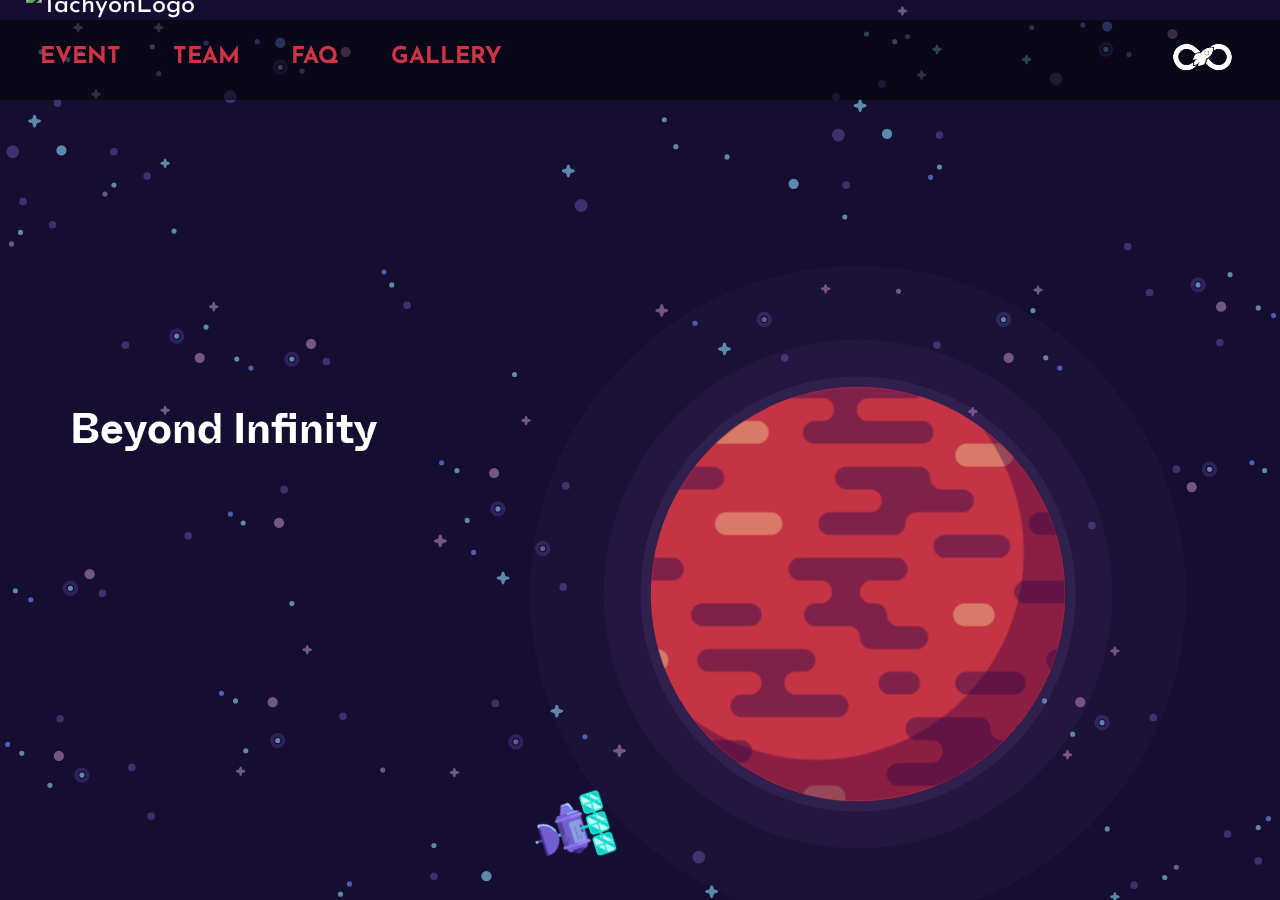
==== commit f918567f: "Fonts and Navbar" ====
--- a/index.html
+++ b/index.html
@@ -12,6 +12,10 @@
     <link rel="preconnect" href="https://fonts.gstatic.com" crossorigin />
     <link
       href="https://fonts.googleapis.com/css2?family=Comfortaa:wght@300;400;500;600;700&display=swap"
+      rel="stylesheet"
+    />
+    <link
+      href="https://fonts.googleapis.com/css2?family=Josefin+Sans&family=Open+Sans:wght@300;400;500;600;700;800&display=swap"
       rel="stylesheet"
     />
     <link
@@ -35,20 +39,20 @@
             <a href="">GALLERY</a>
           </ul>
         </nav>
+        <div class="juet-Landing">
+          <img
+            class="infinity-logo"
+            src="./resources/beyondInfinity.png"
+            alt="beyondInfinity"
+          />
+          <img class="juet" src="./resources/JUET_Logo .png" alt="" />
+        </div>
       </div>
 
       <div class="main_content">
         <div class="Parallax">
           <div class="Parallax_Scroll">
             <div class="Parallax_Preserve Scene Scene-1">
-              <div class="juet-Landing">
-                <img
-                  class="infinity-logo"
-                  src="./resources/beyondInfinity.png"
-                  alt="beyondInfinity"
-                />
-                <img class="juet" src="./resources/JUET_Logo .png" alt="" />
-              </div>
               <div class="Parallax_Layer Parallax_Layer-bg" style="--t: -119">
                 <svg
                   class="Svg Svg-bg"
@@ -1599,7 +1603,7 @@
                 FEATHER IN OUR CAP, DISPLAYING THE HEIGHTS WE HAVE SCALED OVER
                 THE YEARS.
               </p>
-              <h2>SPONSORS</h2>
+              <!-- <h2>SPONSORS</h2> -->
               <svg
                 class="Svg Svg-trajectory"
                 viewBox="40 40 920 920"
--- a/css/main.css
+++ b/css/main.css
@@ -14,9 +14,25 @@
   font-size: calc(1.01vw + 1.43vh);
 }
 
+@import url("https://fonts.cdnfonts.com/css/gilroy-bold");
+
+@font-face {
+  font-family: myFont;
+  src: url("/resources/ABCWhyteInktrap-Bold-Trial.woff");
+}
+@font-face {
+  font-family: mybodyFont;
+  src: url("/resources/ABCWhyte-Book-Trial.woff");
+}
+
+@font-face {
+  font-family: mybodyFont1;
+  src: url("/resources/ABCWhyte-Bold-Trial.woff");
+}
+
 body {
   margin: 0;
-  font-family: "Comfortaa", sans-serif;
+  font-family: "Josefin Sans", sans-serif !important;
   font-size: 1rem;
   font-weight: 400;
   line-height: 1.5;
@@ -41,6 +57,8 @@
   --p: 120;
   height: 100vh;
   overflow: hidden;
+  /* position: absolute; */
+  z-index: 0;
   -webkit-perspective: calc(var(--p) * 1px);
   perspective: calc(var(--p) * 1px);
   -webkit-perspective-origin-x: 100%;
@@ -50,6 +68,7 @@
   -webkit-transform-style: preserve-3d;
   transform-style: preserve-3d;
   will-change: transform;
+  /* position: relative; */
 }
 .Parallax_Preserve {
   -webkit-transform-style: preserve-3d;
@@ -113,7 +132,6 @@
 
 .Title,
 .SubTitle,
-.Lead,
 .Tip {
   position: absolute;
   margin: 0;
@@ -137,14 +155,6 @@
   color: #ff4054;
   font-size: 1.625rem;
   font-weight: 700;
-}
-
-.Lead {
-  left: 5vw;
-  top: max(50vmin - (50vmax - (100vmax - 100vmin)) * 0.2, 13rem);
-  font-size: 1.625rem;
-  font-weight: 300;
-  width: calc(12ch + (100vmax - 100vh) * 0.3);
 }
 
 .Tip {
@@ -324,6 +334,11 @@
   height: 100vh;
   min-height: 200vw;
 }
+/* Scene 5 */
+.Scene-7 {
+  height: 100vh;
+  min-height: 200vw;
+}
 
 .Svg-moiBg {
 }
@@ -567,41 +582,111 @@
 .Scene-6 {
   opacity: 0.9999999; /* force create stacking context */
 }
+
+/* =========================================== */
+
+nav {
+  display: flex;
+  justify-content: space-between;
+  position: fixed;
+  z-index: 2000;
+
+  margin-top: 10px;
+  opacity: 80%;
+  height: 2.2rem;
+}
+nav a {
+  text-decoration: none;
+  color: #ff4054;
+  font-family: "Josefin Sans", sans-serif;
+  font-size: 0.9rem;
+  font-weight: bolder;
+}
+.links {
+  display: flex;
+  justify-content: space-between;
+  gap: 2rem;
+  margin: auto 0;
+  z-index: 100;
+}
 .tachyon-landing img {
   position: relative;
   top: -6vw;
   left: -3vw;
   height: 46vw;
 }
-.navbar {
-  display: flex;
-  justify-content: space-between;
-  gap: 29.2rem;
-  position: fixed;
-  top: 0.8rem;
-}
-nav a {
-  text-decoration: none;
-  color: #ff4054;
-  font-family: "Comfortaa", sans-serif;
-}
-.links {
-  display: flex;
-  justify-content: space-between;
-  gap: 2rem;
-  margin: auto 0;
+.Lead {
+  position: absolute;
+  margin: 0;
+  left: 5.5vw;
+  top: max(50vmin - (50vmax - (100vmax - 100vmin)) * 0.2, 13rem);
+  font-family: myFont;
+  font-size: 1.625rem;
+  font-weight: 300;
+  width: calc(12ch + (100vmax - 100vh) * 0.3);
 }
 .juet-Landing {
   display: flex;
+  justify-content: right;
+  position: fixed;
+  right: 0.8rem;
   align-items: center;
-  justify-content: space-between;
-  gap: 0.5rem;
+  /* margin-top: 20px; */
+  z-index: 2000;
+  text-align: center;
 }
 .infinity-logo {
-  height: 2rem;
+  height: 3rem;
   position: relative;
   left: -1.5vw;
 }
 .juet {
-  height: 3rem;
-}
+  height: 2.2rem;
+  /* background-color: #fff; */
+}
+@media (max-width: 658px) {
+  .juet-Landing {
+    position: fixed;
+    top: 0.8rem;
+    right: 0.5rem;
+  }
+  .links {
+    display: none;
+    justify-content: space-between;
+    gap: 2rem;
+    margin: auto 0;
+  }
+  .tachyon-landing {
+    width: 10vw;
+    display: flex;
+    gap: 0;
+  }
+  .tachyon-landing img {
+    height: 15rem;
+  }
+  .tachyon-landing .Lead {
+    width: 100%;
+    font-size: 1rem;
+    position: absolute;
+    top: 8.3rem;
+    left: 1.5rem;
+  }
+}
+
+.wrapper {
+  position: relative;
+}
+
+.nav_wrapper {
+  position: absolute;
+  display: flex;
+  margin-top: 20px;
+  height: 80px;
+  width: 100%;
+  background-color: rgba(0, 0, 0, 0.5);
+  z-index: 2000;
+}
+
+.main_content {
+  position: absolute;
+}
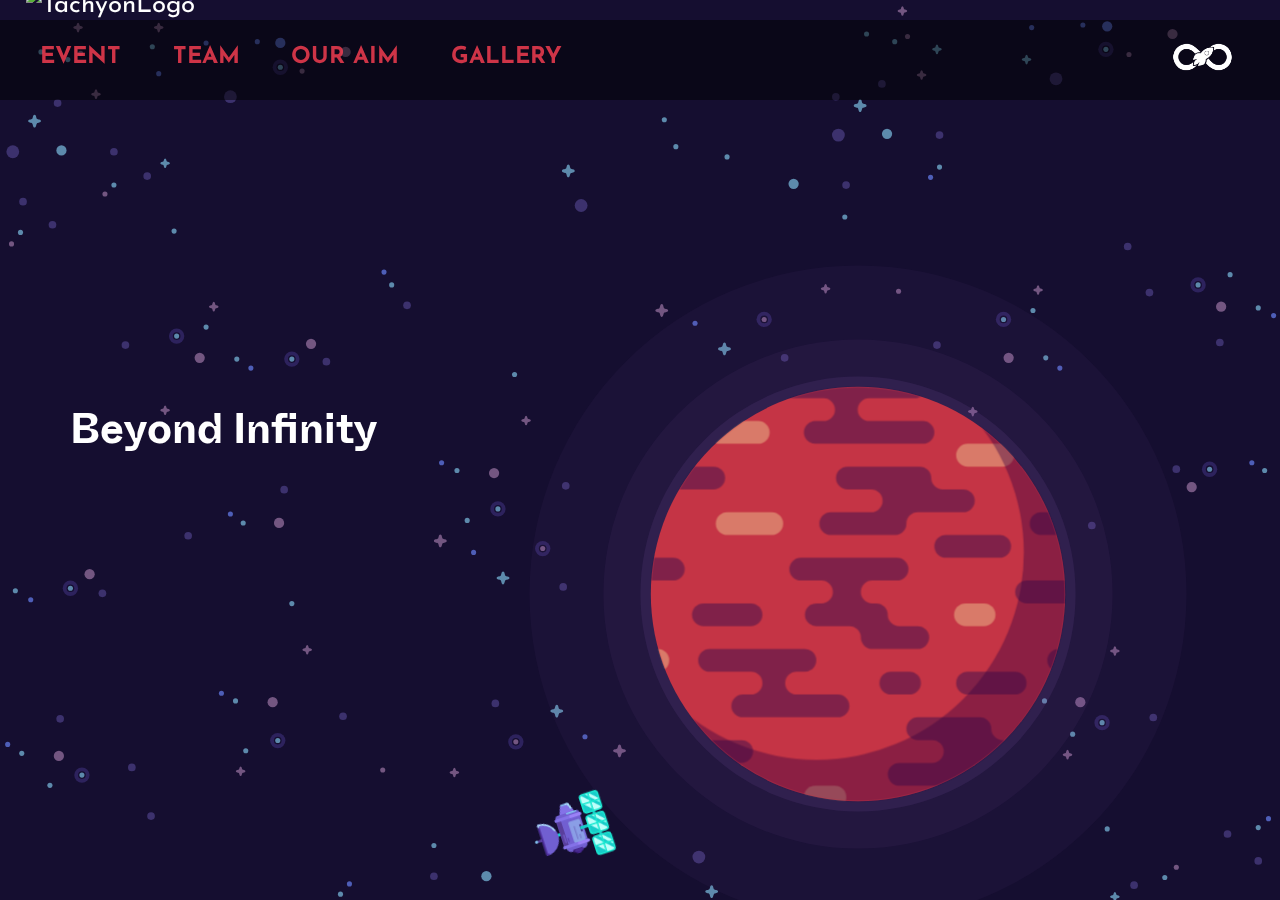
==== commit 7671b7b8: "Done" ====
--- a/index.html
+++ b/index.html
@@ -33,10 +33,10 @@
       <div class="nav_wrapper">
         <nav>
           <ul class="links">
-            <a href="">EVENT</a>
+            <a href="#events">EVENT</a>
             <a href="/teams.html">TEAM</a>
-            <a href="">FAQ</a>
-            <a href="">GALLERY</a>
+            <a href="#our_aim">OUR AIM</a>
+            <a href="#">GALLERY</a>
           </ul>
         </nav>
         <div class="juet-Landing">
@@ -6992,28 +6992,42 @@
             </div>
 
             <div class="Parallax_Preserve Scene Scene-4">
-              <h2>Spacecraft</h2>
+              <div class="aim">
+                <h2 id="our_aim">Our Aim</h2>
+              </div>
               <p>
-                Based on the I-1-K satellite bus of ISRO that has proved its
-                reliability over the years in Chandrayaan-1 and the IRS and
-                INSAT series of satellites, the MOM spacecraft carries 850 kg of
-                fuel and following 5 science payloads:
+                The infrastructural facilities along with a congenial atmosphere
+                for learning enable all our students to excel in curricular and
+                co-curricular activities. JUET has always been at the forefront
+                and achieved several accolades across the globe and our journey,
+                indeed, is long. JUET is aware that technological developments
+                remarkably contribute to societal transformation. This is
+                manifested during our annual techno-management fest “Tachyon’.
+                ‘Tachyon’ 23 provides opportunities to ignite and innovate the
+                young minds to demonstrate their technical skills. The theme of
+                Tachyon 2023 is “Beyond Infinity” which will allow its
+                participants to discover and experience new Realms of Technology
+                and modern solutions of new problem statements.There are a
+                plethora of events in Tachyon'23 covering almost every domain in
+                emerging areas. To name a few,
               </p>
               <ul>
-                <li>Mars Colour Camera (MCC)</li>
-                <li>Thermal Infrared Imaging Spectrometer (TIS)</li>
-                <li>Methane Sensor for Mars (MSM)</li>
-                <li>Mars Exospheric Neutral Composition Analyser (MENCA)</li>
-                <li>Lyman Alpha Photometer (LAP)</li>
+                <li>Kodeathon</li>
+                <li>RoboRace</li>
+                <li>Cryptic Hunt</li>
+                <li>NFT making</li>
+                <li>Glitch</li>
               </ul>
               <p>
-                The spacecraft is tracked by the Indian Deep Space Network
-                (IDSN), located near Bengaluru and complemented by NASA-JPL's
-                Deep Space Network. MOM showcased India's spacecraft building,
-                rocket launch systems and operation capabilities. The mission's
-                primary objective is to develop technologies required in
-                planning, designing, management and operations of an
-                interplanetary mission.
+                Also, the technical workshops and hands-on training sessions,
+                JUET HACKS [comprising of Make-a-Thon, Hack-a-Thon, Idea-a-Thon,
+                Design-a-Thon, Chem-a-Thon,Mema-a-Thon] will technically
+                entertain and enrich the students’ innovative skills. We assure
+                that this year’s technical extravaganza is certain to grab the
+                attention of techno buffs and will provide a platform to
+                showcase their academic excellence. All the engineering and
+                science students of JUET are expected to participate in this
+                event.
               </p>
             </div>
 
@@ -7879,9 +7893,8 @@
                     <mpath xlink:href="#s-moi-path" />
                   </animateMotion>
                 </svg>
-
                 <div class="moiText moiText-1">
-                  <h2>Events</h2>
+                  <h2>Major Events</h2>
                 </div>
                 <div class="moiText moiText-2">
                   <h3>Kodeathon</h3>
@@ -7932,8 +7945,32 @@
                     Deep Space Network.
                   </p>
                 </div>
+                <div class="moiText moiText-6">
+                  <h3>Robo Race</h3>
+                  <p>
+                    The spacecraft is reoriented to point the Medium Gain
+                    Antenna towards Earth to communicate to the 70m Antenna of
+                    Deep Space Network.
+                  </p>
+                </div>
+                <div class="moiText moiText-7">
+                  <h3>Robo Race</h3>
+                  <p>
+                    The spacecraft is reoriented to point the Medium Gain
+                    Antenna towards Earth to communicate to the 70m Antenna of
+                    Deep Space Network.
+                  </p>
+                </div>
               </div>
             </div>
+
+            <div class="Parallax_Preserve Scene Scene-4">
+              <div class="aim">
+                <h2>Regular Events</h2>
+              </div>
+              <div class="event1"></div>
+            </div>
+
             <div class="Parallax_Preserve Scene Scene-6">
               <div class="Credit">
                 <input
@@ -7956,8 +7993,8 @@
                         stroke-linejoin="round"
                       /></svg
                   ></label>
-                  by
-                  <a class="Credit_Link" target="_blank" tabindex="-1">...</a>
+                  by CSE TEAM
+                  <a class="Credit_Link" target="_blank" tabindex="-1"></a>
                 </h2>
               </div>
             </div>
--- a/css/main.css
+++ b/css/main.css
@@ -331,7 +331,7 @@
 
 /* Scene 5 */
 .Scene-5 {
-  height: 100vh;
+  height: 200vh;
   min-height: 200vw;
 }
 /* Scene 5 */
@@ -476,18 +476,17 @@
   max-width: 71%;
 }
 .moiText-3 {
-  top: 38%;
+  top: 42%;
   max-width: 61%;
 }
 .moiText-4 {
-  top: 60%;
+  top: 62%;
   max-width: 55%;
 }
 .moiText-5 {
-  top: 85%;
+  top: 82%;
   min-width: 65%;
 }
-
 /* Scene 6 */
 .Scene-6 {
   display: grid;
@@ -690,3 +689,7 @@
 .main_content {
   position: absolute;
 }
+
+.aim {
+  text-align: center;
+}
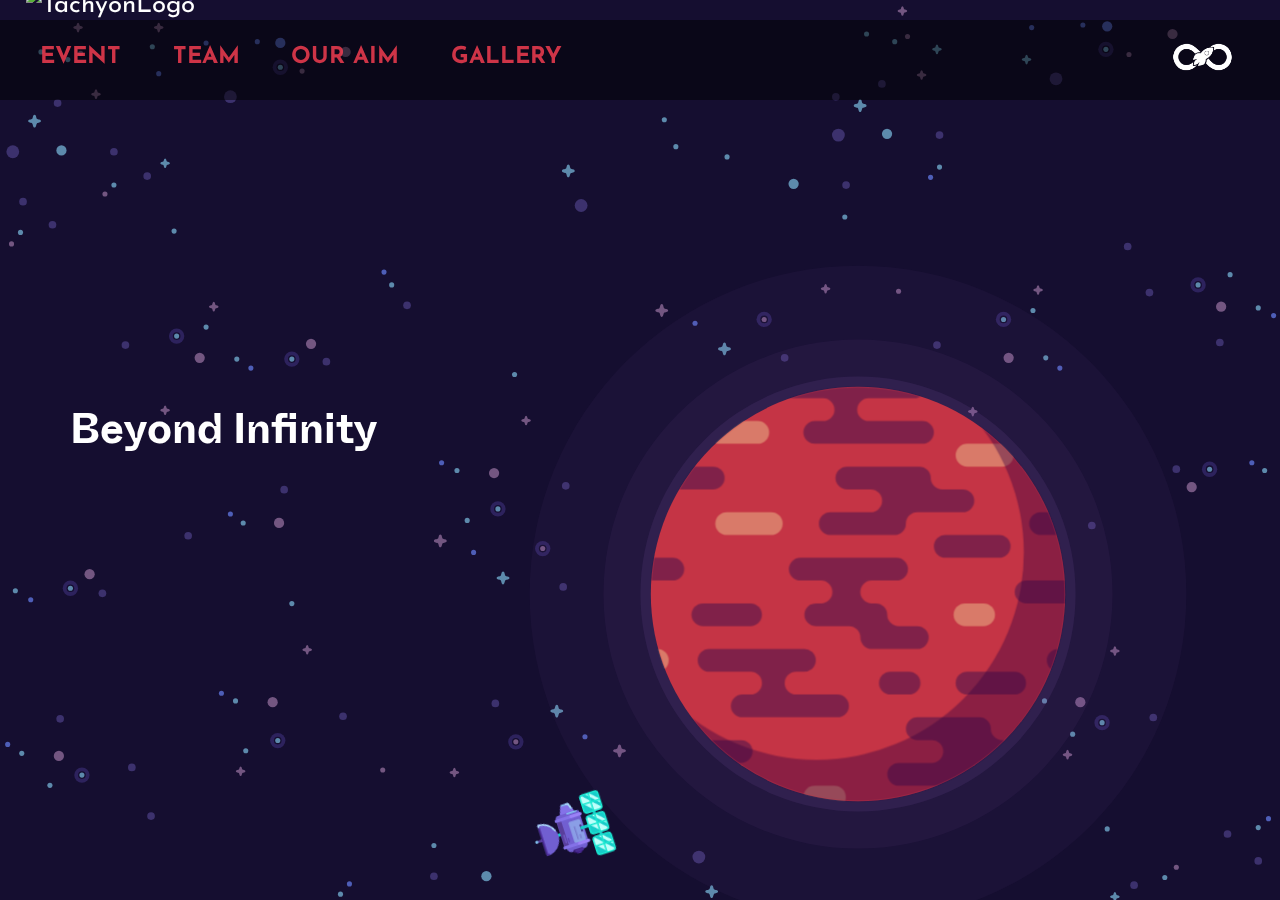
==== commit b23dbbb8: "contact form" ====
--- a/index.html
+++ b/index.html
@@ -23,6 +23,10 @@
       rel="stylesheet"
     />
     <script src="https://kit.fontawesome.com/a076d05399.js"></script>
+    <script
+      src="https://kit.fontawesome.com/64d58efce2.js"
+      crossorigin="anonymous"
+    ></script>
     <link rel="stylesheet" href="css/main.css" />
     <script type="module" src="js/main.js"></script>
     <link rel="icon" href="./resources/tachyonlogo.png" />
@@ -36,7 +40,7 @@
             <a href="#events">EVENT</a>
             <a href="/teams.html">TEAM</a>
             <a href="#our_aim">OUR AIM</a>
-            <a href="#">GALLERY</a>
+            <a href="/gallary.html">GALLERY</a>
           </ul>
         </nav>
         <div class="juet-Landing">
@@ -7945,64 +7949,331 @@
                     Deep Space Network.
                   </p>
                 </div>
-                <div class="moiText moiText-6">
-                  <h3>Robo Race</h3>
-                  <p>
-                    The spacecraft is reoriented to point the Medium Gain
-                    Antenna towards Earth to communicate to the 70m Antenna of
-                    Deep Space Network.
-                  </p>
+              </div>
+            </div>
+
+            <div class="Parallax_Preserve Scene Scene-4">
+              <div class="Reg_events">
+                <h2 class="Heading_Reg">Regular Events</h2>
+              </div>
+              <div class="row1">
+                <div class="event1">
+                  <h3>Lan Gaming</h3>
+                  <div class="detaiBox">
+                    <img
+                      class="eventImage"
+                      src="./resources/event image.jpg"
+                      alt="Event Photo"
+                    />
+                    <p>
+                      Lorem ipsum dolor sit amet consectetur adipisicing elit.
+                      Necessitatibus laboriosam nesciunt repellat ullam quaerat.
+                      Quae .
+                    </p>
+                  </div>
                 </div>
-                <div class="moiText moiText-7">
-                  <h3>Robo Race</h3>
-                  <p>
-                    The spacecraft is reoriented to point the Medium Gain
-                    Antenna towards Earth to communicate to the 70m Antenna of
-                    Deep Space Network.
-                  </p>
+                <div class="event2">
+                  <h3>Typolympics</h3>
+                  <div class="detaiBox">
+                    <img
+                      class="eventImage"
+                      src="./resources/event image.jpg"
+                      alt="Event Photo"
+                    />
+                    <p>
+                      Lorem ipsum dolor sit amet consectetur adipisicing elit.
+                      Necessitatibus laboriosam nesciunt repellat ullam quaerat.
+                      Quae .
+                    </p>
+                  </div>
+                </div>
+                <div class="event3">
+                  <h3>Capture The Flag</h3>
+                  <div class="detaiBox">
+                    <img
+                      class="eventImage"
+                      src="./resources/event image.jpg"
+                      alt="Event Photo"
+                    />
+                    <p>
+                      Lorem ipsum dolor sit amet consectetur adipisicing elit.
+                      Necessitatibus laboriosam nesciunt repellat ullam quaerat.
+                      Quae .
+                    </p>
+                  </div>
+                </div>
+              </div>
+              <div class="row2">
+                <div class="event4">
+                  <h3>Lan Gaming</h3>
+                  <div class="detaiBox">
+                    <img
+                      class="eventImage"
+                      src="./resources/event image.jpg"
+                      alt="Event Photo"
+                    />
+                    <p>
+                      Lorem ipsum dolor sit amet consectetur adipisicing elit.
+                      Necessitatibus laboriosam nesciunt repellat ullam quaerat.
+                      Quae .
+                    </p>
+                  </div>
+                </div>
+                <div class="event5">
+                  <h3>Typolympics</h3>
+                  <div class="detaiBox">
+                    <img
+                      class="eventImage"
+                      src="./resources/event image.jpg"
+                      alt="Event Photo"
+                    />
+                    <p>
+                      Lorem ipsum dolor sit amet consectetur adipisicing elit.
+                      Necessitatibus laboriosam nesciunt repellat ullam quaerat.
+                      Quae .
+                    </p>
+                  </div>
+                </div>
+                <div class="event6">
+                  <h3>Capture The Flag</h3>
+                  <div class="detaiBox">
+                    <img
+                      class="eventImage"
+                      src="./resources/event image.jpg"
+                      alt="Event Photo"
+                    />
+                    <p>
+                      Lorem ipsum dolor sit amet consectetur adipisicing elit.
+                      Necessitatibus laboriosam nesciunt repellat ullam quaerat.
+                      Quae .
+                    </p>
+                  </div>
+                </div>
+              </div>
+              <div class="row3">
+                <div class="event7">
+                  <h3>Lan Gaming</h3>
+                  <div class="detaiBox">
+                    <img
+                      class="eventImage"
+                      src="./resources/event image.jpg"
+                      alt="Event Photo"
+                    />
+                    <p>
+                      Lorem ipsum dolor sit amet consectetur adipisicing elit.
+                      Necessitatibus laboriosam nesciunt repellat ullam quaerat.
+                      Quae .
+                    </p>
+                  </div>
+                </div>
+                <div class="event8">
+                  <h3>Typolympics</h3>
+                  <div class="detaiBox">
+                    <img
+                      class="eventImage"
+                      src="./resources/event image.jpg"
+                      alt="Event Photo"
+                    />
+                    <p>
+                      Lorem ipsum dolor sit amet consectetur adipisicing elit.
+                      Necessitatibus laboriosam nesciunt repellat ullam quaerat.
+                      Quae .
+                    </p>
+                  </div>
+                </div>
+                <div class="event9">
+                  <h3>Capture The Flag</h3>
+                  <div class="detaiBox">
+                    <img
+                      class="eventImage"
+                      src="./resources/event image.jpg"
+                      alt="Event Photo"
+                    />
+                    <p>
+                      Lorem ipsum dolor sit amet consectetur adipisicing elit.
+                      Necessitatibus laboriosam nesciunt repellat ullam quaerat.
+                      Quae .
+                    </p>
+                  </div>
+                </div>
+              </div>
+              <div class="row4">
+                <div class="event10">
+                  <h3>Lan Gaming</h3>
+                  <div class="detaiBox">
+                    <img
+                      class="eventImage"
+                      src="./resources/event image.jpg"
+                      alt="Event Photo"
+                    />
+                    <p>
+                      Lorem ipsum dolor sit amet consectetur adipisicing elit.
+                      Necessitatibus laboriosam nesciunt repellat ullam quaerat.
+                      Quae .
+                    </p>
+                  </div>
+                </div>
+                <div class="event11">
+                  <h3>Typolympics</h3>
+                  <div class="detaiBox">
+                    <img
+                      class="eventImage"
+                      src="./resources/event image.jpg"
+                      alt="Event Photo"
+                    />
+                    <p>
+                      Lorem ipsum dolor sit amet consectetur adipisicing elit.
+                      Necessitatibus laboriosam nesciunt repellat ullam quaerat.
+                      Quae .
+                    </p>
+                  </div>
+                </div>
+                <div class="event12">
+                  <h3>Capture The Flag</h3>
+                  <div class="detaiBox">
+                    <img
+                      class="eventImage"
+                      src="./resources/event image.jpg"
+                      alt="Event Photo"
+                    />
+                    <p>
+                      Lorem ipsum dolor sit amet consectetur adipisicing elit.
+                      Necessitatibus laboriosam nesciunt repellat ullam quaerat.
+                      Quae .
+                    </p>
+                  </div>
+                </div>
+              </div>
+              <div class="row5">
+                <div class="event13">
+                  <h3>Lan Gaming</h3>
+                  <div class="detaiBox">
+                    <img
+                      class="eventImage"
+                      src="./resources/event image.jpg"
+                      alt="Event Photo"
+                    />
+                    <p>
+                      Lorem ipsum dolor sit amet consectetur adipisicing elit.
+                      Necessitatibus laboriosam nesciunt repellat ullam quaerat.
+                      Quae .
+                    </p>
+                  </div>
+                </div>
+                <div class="event14">
+                  <h3>Typolympics</h3>
+                  <div class="detaiBox">
+                    <img
+                      class="eventImage"
+                      src="./resources/event image.jpg"
+                      alt="Event Photo"
+                    />
+                    <p>
+                      Lorem ipsum dolor sit amet consectetur adipisicing elit.
+                      Necessitatibus laboriosam nesciunt repellat ullam quaerat.
+                      Quae .
+                    </p>
+                  </div>
+                </div>
+                <div class="event15">
+                  <h3>Capture The Flag</h3>
+                  <div class="detaiBox">
+                    <img
+                      class="eventImage"
+                      src="./resources/event image.jpg"
+                      alt="Event Photo"
+                    />
+                    <p>
+                      Lorem ipsum dolor sit amet consectetur adipisicing elit.
+                      Necessitatibus laboriosam nesciunt repellat ullam quaerat.
+                      Quae .
+                    </p>
+                  </div>
                 </div>
               </div>
             </div>
 
-            <div class="Parallax_Preserve Scene Scene-4">
-              <div class="aim">
-                <h2>Regular Events</h2>
-              </div>
-              <div class="event1"></div>
-            </div>
-
             <div class="Parallax_Preserve Scene Scene-6">
               <div class="Credit">
-                <input
-                  type="checkbox"
-                  class="Credit_Checkbox"
-                  id="Credit_Checkbox"
-                  hidden
-                />
-                <h2 class="Credit_Head">
-                  Made with
-                  <label class="Credit_Label" for="Credit_Checkbox"
-                    ><svg
-                      class="Credit_Heart"
-                      viewBox="0 0 15 14"
-                      xmlns="http://www.w3.org/2000/svg"
-                    >
-                      <path
-                        d="M7.5,13.49l-2.92-3-2.9-3a4.3,4.3,0,0,1,0-5.91,3.83,3.83,0,0,1,5.61.31l.21.21.21-.22A3.79,3.79,0,0,1,10.45.51a3.83,3.83,0,0,1,2.87,1.06,4.3,4.3,0,0,1,0,5.91l-2.9,3Z"
-                        stroke-linecap="round"
-                        stroke-linejoin="round"
-                      /></svg
-                  ></label>
-                  by CSE TEAM
-                  <a class="Credit_Link" target="_blank" tabindex="-1"></a>
-                </h2>
+                <span class="big-circle"></span>
+                <img src="resources/shape.png" class="square" alt="" />
+                <div class="form">
+                  <div class="contact-info">
+                    <h3 class="title">Let's get in touch</h3>
+                    <p class="text">
+                      Lorem ipsum dolor sit amet consectetur adipisicing elit.
+                      Saepe dolorum adipisci recusandae praesentium dicta!
+                    </p>
+
+                    <div class="info">
+                      <div class="information">
+                        <img src="resources/location.png" class="icon" alt="" />
+                        <p>92 Cherry Drive Uniondale, NY 11553</p>
+                      </div>
+                      <div class="information">
+                        <img src="resources/email.png" class="icon" alt="" />
+                        <p>lorem@ipsum.com</p>
+                      </div>
+                      <div class="information">
+                        <img src="resources/phone.png" class="icon" alt="" />
+                        <p>123-456-789</p>
+                      </div>
+                    </div>
+
+                    <div class="social-media">
+                      <p>Connect with us :</p>
+                      <div class="social-icons">
+                        <a href="#">
+                          <i class="fab fa-facebook-f"></i>
+                        </a>
+                        <a href="#">
+                          <i class="fab fa-twitter"></i>
+                        </a>
+                        <a href="#">
+                          <i class="fab fa-instagram"></i>
+                        </a>
+                        <a href="#">
+                          <i class="fab fa-linkedin-in"></i>
+                        </a>
+                      </div>
+                    </div>
+                  </div>
+
+                  <div class="contact-form">
+                    <span class="circle one"></span>
+                    <span class="circle two"></span>
+
+                    <form action="index.html" autocomplete="off">
+                      <h3 class="title">Contact us</h3>
+                      <div class="input-container">
+                        <input type="text" name="name" class="input" />
+                        <label for="">Username</label>
+                        <span>Username</span>
+                      </div>
+                      <div class="input-container">
+                        <input type="email" name="email" class="input" />
+                        <label for="">Email</label>
+                        <span>Email</span>
+                      </div>
+                      <div class="input-container">
+                        <input type="tel" name="phone" class="input" />
+                        <label for="">Phone</label>
+                        <span>Phone</span>
+                      </div>
+                      <div class="input-container textarea">
+                        <textarea name="message" class="input"></textarea>
+                        <label for="">Message</label>
+                        <span>Message</span>
+                      </div>
+                      <input type="submit" value="Send" class="btn" />
+                    </form>
+                  </div>
+                </div>
               </div>
             </div>
           </div>
         </div>
       </div>
     </div>
-
-    <!-- <pre class="Log"></pre> -->
   </body>
 </html>
--- a/css/main.css
+++ b/css/main.css
@@ -334,15 +334,6 @@
   height: 200vh;
   min-height: 200vw;
 }
-/* Scene 5 */
-.Scene-7 {
-  height: 100vh;
-  min-height: 200vw;
-}
-
-.Svg-moiBg {
-}
-
 .Svg-moiFg {
   position: absolute;
   top: 50%;
@@ -450,11 +441,11 @@
     opacity: 0;
     transform: translateY(1.5em);
   }
-  5% {
+  1% {
     opacity: 1;
     transform: translateY(0rem);
   }
-  50% {
+  40% {
     opacity: 1;
     transform: translateY(0rem);
   }
@@ -472,20 +463,20 @@
   position: relative;
 }
 .moiText-2 {
-  top: 22%;
-  max-width: 71%;
+  top: 19%;
+  max-width: 70%;
 }
 .moiText-3 {
-  top: 42%;
-  max-width: 61%;
+  top: 35%;
+  max-width: 58%;
 }
 .moiText-4 {
-  top: 62%;
-  max-width: 55%;
+  top: 53%;
+  max-width: 52%;
 }
 .moiText-5 {
-  top: 82%;
-  min-width: 65%;
+  top: 76%;
+  min-width: 63%;
 }
 /* Scene 6 */
 .Scene-6 {
@@ -495,84 +486,15 @@
 }
 
 .Credit {
-  opacity: 0;
-  transition: opacity 0.25s;
-}
-.Credit-active {
-  opacity: 1;
-  transition-duration: 1s;
-}
-
-.Credit_Head {
-  margin-top: 0;
-  margin-bottom: 0;
-  font-size: max(1.2rem, 3vw);
-  font-weight: 300;
-  line-height: 1.2;
-  text-align: center;
-  transform: translateY(0.72rem);
-  transition: transform 0.5s;
-}
-
-.Credit_Body {
-  margin-bottom: 0;
-  font-size: max(0.8rem, 2vw);
-  font-weight: 300;
-  text-align: center;
-  pointer-events: none;
-  transform: translateY(0.72rem);
-  opacity: 0;
-  transition: transform 0.5s, opacity 0.5s;
-}
-
-.Credit_Checkbox {
-  display: none;
-}
-
-.Credit_Checkbox:checked ~ .Credit_Head {
-  transform: translateY(0);
-}
-.Credit-active > .Credit_Checkbox:checked ~ .Credit_Body {
-  transform: translateY(0);
-  opacity: 1;
-}
-
-.Credit_Label {
   position: relative;
-  padding: 0.5rem;
-  margin: -0.5rem;
-  cursor: pointer;
-}
-
-.Credit_Heart {
-  width: 0.85em;
-  fill: transparent;
-  stroke: currentColor;
-  stroke-width: 1.2;
-  overflow: visible;
-  transition: fill 1s, stroke 0.5s;
-}
-.Credit_Label:hover > .Credit_Heart,
-.Credit_Checkbox:checked ~ .Credit_Head > .Credit_Label > .Credit_Heart {
-  fill: #ff4054;
-  stroke: #ff4054;
-}
-
-.Credit_Link {
-  color: inherit;
-  text-decoration: none;
-  pointer-events: none;
-  text-shadow: -0.02em -0.02em transparent, -0.02em 0.02em transparent,
-    0.02em -0.02em transparent, 0.02em 0.02em transparent;
-  transition: color 0.5s, text-shadow 0.5s;
-}
-.Credit_Link:hover {
-  color: #ff4054;
-  text-shadow: -0.02em -0.02em currentColor, -0.02em 0.02em currentColor,
-    0.02em -0.02em currentColor, 0.02em 0.02em currentColor;
-}
-.Credit_Checkbox:checked ~ .Credit_Head > .Credit_Link {
-  pointer-events: all;
+  width: 100%;
+  min-height: 100vh;
+  padding: 2rem;
+  background-color: #fafafa;
+  overflow: hidden;
+  display: flex;
+  align-items: center;
+  justify-content: center;
 }
 
 /* Bug fix: Chrome Android 98.0.4758.87 */
@@ -589,7 +511,6 @@
   justify-content: space-between;
   position: fixed;
   z-index: 2000;
-
   margin-top: 10px;
   opacity: 80%;
   height: 2.2rem;
@@ -643,6 +564,49 @@
   height: 2.2rem;
   /* background-color: #fff; */
 }
+
+.wrapper {
+  position: relative;
+}
+
+.nav_wrapper {
+  position: absolute;
+  display: flex;
+  margin-top: 20px;
+  height: 80px;
+  width: 100%;
+  background-color: rgba(0, 0, 0, 0.5);
+  z-index: 2000;
+}
+
+.main_content {
+  position: absolute;
+}
+
+.Reg_events {
+  text-align: center;
+}
+.row1,
+.row2,
+.row3,
+.row4,
+.row5 {
+  display: flex;
+  justify-content: space-between;
+  gap: 3rem;
+  border-bottom: solid 2px #fff;
+}
+.detaiBox {
+  display: flex;
+  gap: 10px;
+}
+.eventImage {
+  height: 260px;
+  margin: 8px 15px 0 0;
+}
+.detaiBox p {
+  font-size: 0.9rem;
+}
 @media (max-width: 658px) {
   .juet-Landing {
     position: fixed;
@@ -671,25 +635,362 @@
     left: 1.5rem;
   }
 }
-
-.wrapper {
+/* =============================== Contact Us Css ===================================== */
+.form {
+  width: 100%;
+  max-width: 820px;
+  background-color: #fff;
+  border-radius: 10px;
+  box-shadow: 0 0 20px 1px rgba(0, 0, 0, 0.1);
+  z-index: 1000;
+  overflow: hidden;
+  display: grid;
+  grid-template-columns: repeat(2, 1fr);
+}
+
+.contact-form {
+  background-color: #1abc9c;
   position: relative;
 }
 
-.nav_wrapper {
-  position: absolute;
+.circle {
+  border-radius: 50%;
+  background: linear-gradient(135deg, transparent 20%, #149279);
+  position: absolute;
+}
+
+.circle.one {
+  width: 130px;
+  height: 130px;
+  top: 130px;
+  right: -40px;
+}
+
+.circle.two {
+  width: 80px;
+  height: 80px;
+  top: 10px;
+  right: 30px;
+}
+
+.contact-form:before {
+  content: "";
+  position: absolute;
+  width: 26px;
+  height: 26px;
+  background-color: #1abc9c;
+  transform: rotate(45deg);
+  top: 50px;
+  left: -13px;
+}
+
+form {
+  padding: 2.3rem 2.2rem;
+  z-index: 10;
+  overflow: hidden;
+  position: relative;
+}
+
+.title {
+  color: #fff;
+  font-weight: 500;
+  font-size: 1.5rem;
+  line-height: 1;
+  margin-bottom: 0.7rem;
+}
+
+.input-container {
+  position: relative;
+  margin: 1rem 0;
+}
+
+.input {
+  width: 100%;
+  outline: none;
+  border: 2px solid #fafafa;
+  background: none;
+  padding: 0.6rem 1.2rem;
+  color: #fff;
+  font-weight: 500;
+  font-size: 0.95rem;
+  letter-spacing: 0.5px;
+  border-radius: 25px;
+  transition: 0.3s;
+}
+
+textarea.input {
+  padding: 0.8rem 1.2rem;
+  min-height: 150px;
+  border-radius: 22px;
+  resize: none;
+  overflow-y: auto;
+}
+
+.input-container label {
+  position: absolute;
+  top: 50%;
+  left: 15px;
+  transform: translateY(-50%);
+  padding: 0 0.4rem;
+  color: #fafafa;
+  font-size: 0.9rem;
+  font-weight: 400;
+  pointer-events: none;
+  z-index: 1000;
+  transition: 0.5s;
+}
+
+.input-container.textarea label {
+  top: 1rem;
+  transform: translateY(0);
+}
+
+.btn {
+  padding: 0.6rem 1.3rem;
+  background-color: #fff;
+  border: 2px solid #fafafa;
+  font-size: 0.95rem;
+  color: #1abc9c;
+  line-height: 1;
+  border-radius: 25px;
+  outline: none;
+  cursor: pointer;
+  transition: 0.3s;
+  margin: 0;
+}
+
+.btn:hover {
+  background-color: transparent;
+  color: #fff;
+}
+
+.input-container span {
+  position: absolute;
+  top: 0;
+  left: 25px;
+  transform: translateY(-50%);
+  font-size: 0.8rem;
+  padding: 0 0.4rem;
+  color: transparent;
+  pointer-events: none;
+  z-index: 500;
+}
+
+.input-container span:before,
+.input-container span:after {
+  content: "";
+  position: absolute;
+  width: 10%;
+  opacity: 0;
+  transition: 0.3s;
+  height: 5px;
+  background-color: #1abc9c;
+  top: 50%;
+  transform: translateY(-50%);
+}
+
+.input-container span:before {
+  left: 50%;
+}
+
+.input-container span:after {
+  right: 50%;
+}
+
+.input-container.focus label {
+  top: 0;
+  transform: translateY(-50%);
+  left: 25px;
+  font-size: 0.8rem;
+}
+
+.input-container.focus span:before,
+.input-container.focus span:after {
+  width: 50%;
+  opacity: 1;
+}
+
+.contact-info {
+  padding: 2.3rem 2.2rem;
+  position: relative;
+}
+
+.contact-info .title {
+  color: #1abc9c;
+}
+
+.text {
+  color: #333;
+  margin: 1.5rem 0 2rem 0;
+}
+
+.information {
   display: flex;
-  margin-top: 20px;
-  height: 80px;
-  width: 100%;
-  background-color: rgba(0, 0, 0, 0.5);
-  z-index: 2000;
-}
-
-.main_content {
-  position: absolute;
-}
-
-.aim {
+  color: #555;
+  margin: 0.7rem 0;
+  align-items: center;
+  font-size: 0.95rem;
+}
+
+.icon {
+  width: 28px;
+  margin-right: 0.7rem;
+}
+
+.social-media {
+  padding: 2rem 0 0 0;
+}
+
+.social-media p {
+  color: #333;
+}
+
+.social-icons {
+  display: flex;
+  margin-top: 0.5rem;
+}
+
+.social-icons a {
+  width: 35px;
+  height: 35px;
+  border-radius: 5px;
+  background: linear-gradient(45deg, #1abc9c, #149279);
+  color: #fff;
   text-align: center;
-}
+  line-height: 35px;
+  margin-right: 0.5rem;
+  transition: 0.3s;
+}
+
+.social-icons a:hover {
+  transform: scale(1.05);
+}
+
+.contact-info:before {
+  content: "";
+  position: absolute;
+  width: 110px;
+  height: 100px;
+  border: 22px solid #1abc9c;
+  border-radius: 50%;
+  bottom: -77px;
+  right: 50px;
+  opacity: 0.3;
+}
+
+.big-circle {
+  position: absolute;
+  width: 500px;
+  height: 500px;
+  border-radius: 50%;
+  background: linear-gradient(to bottom, #1cd4af, #159b80);
+  bottom: 50%;
+  right: 50%;
+  transform: translate(-40%, 38%);
+}
+
+.big-circle:after {
+  content: "";
+  position: absolute;
+  width: 360px;
+  height: 360px;
+  background-color: #fafafa;
+  border-radius: 50%;
+  top: calc(50% - 180px);
+  left: calc(50% - 180px);
+}
+
+.square {
+  position: absolute;
+  height: 400px;
+  top: 50%;
+  left: 50%;
+  transform: translate(181%, 11%);
+  opacity: 0.2;
+}
+
+@media (max-width: 850px) {
+  .form {
+    grid-template-columns: 1fr;
+  }
+
+  .contact-info:before {
+    bottom: initial;
+    top: -75px;
+    right: 65px;
+    transform: scale(0.95);
+  }
+
+  .contact-form:before {
+    top: -13px;
+    left: initial;
+    right: 70px;
+  }
+
+  .square {
+    transform: translate(140%, 43%);
+    height: 350px;
+  }
+
+  .big-circle {
+    bottom: 75%;
+    transform: scale(0.9) translate(-40%, 30%);
+    right: 50%;
+  }
+
+  .text {
+    margin: 1rem 0 1.5rem 0;
+  }
+
+  .social-media {
+    padding: 1.5rem 0 0 0;
+  }
+}
+
+@media (max-width: 480px) {
+  .container {
+    padding: 1.5rem;
+  }
+
+  .contact-info:before {
+    display: none;
+  }
+
+  .square,
+  .big-circle {
+    display: none;
+  }
+
+  form,
+  .contact-info {
+    padding: 1.7rem 1.6rem;
+  }
+
+  .text,
+  .information,
+  .social-media p {
+    font-size: 0.8rem;
+  }
+
+  .title {
+    font-size: 1.15rem;
+  }
+
+  .social-icons a {
+    width: 30px;
+    height: 30px;
+    line-height: 30px;
+  }
+
+  .icon {
+    width: 23px;
+  }
+
+  .input {
+    padding: 0.45rem 1.2rem;
+  }
+
+  .btn {
+    padding: 0.45rem 1.2rem;
+  }
+}
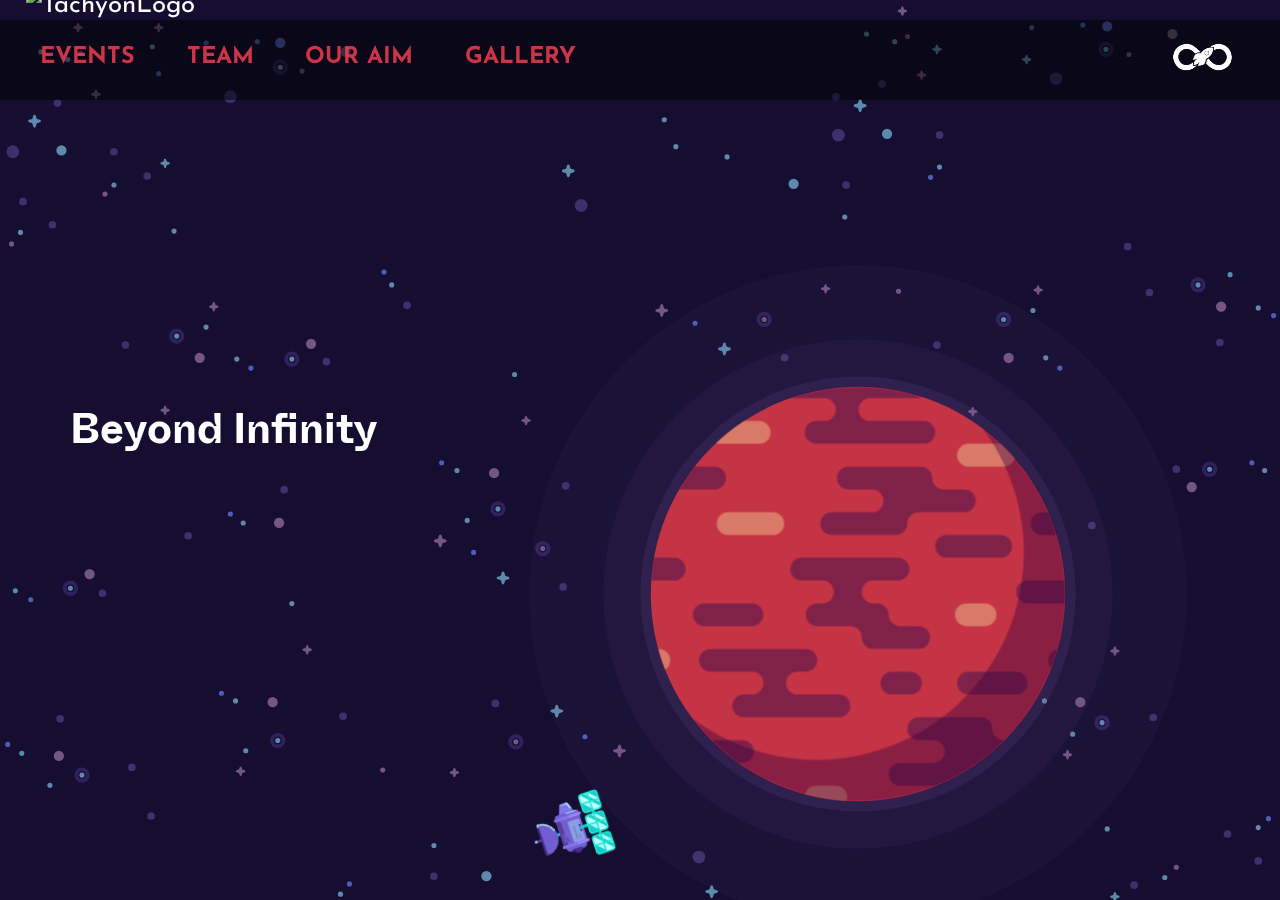
==== commit a4b818c3: "forms" ====
--- a/index.html
+++ b/index.html
@@ -27,6 +27,12 @@
       src="https://kit.fontawesome.com/64d58efce2.js"
       crossorigin="anonymous"
     ></script>
+
+    <link
+      href="https://api.mapbox.com/mapbox-gl-js/v2.1.1/mapbox-gl.css"
+      rel="stylesheet"
+    />
+    <script src="https://api.mapbox.com/mapbox-gl-js/v2.1.1/mapbox-gl.js"></script>
     <link rel="stylesheet" href="css/main.css" />
     <script type="module" src="js/main.js"></script>
     <link rel="icon" href="./resources/tachyonlogo.png" />
@@ -37,7 +43,7 @@
       <div class="nav_wrapper">
         <nav>
           <ul class="links">
-            <a href="#events">EVENT</a>
+            <a href="#">EVENTS</a>
             <a href="/teams.html">TEAM</a>
             <a href="#our_aim">OUR AIM</a>
             <a href="/gallary.html">GALLERY</a>
@@ -7016,7 +7022,7 @@
                 emerging areas. To name a few,
               </p>
               <ul>
-                <li>Kodeathon</li>
+                <li>CodeMania</li>
                 <li>RoboRace</li>
                 <li>Cryptic Hunt</li>
                 <li>NFT making</li>
@@ -7897,57 +7903,41 @@
                     <mpath xlink:href="#s-moi-path" />
                   </animateMotion>
                 </svg>
-                <div class="moiText moiText-1">
+                <div class="moiText moiText-1" id="events">
                   <h2>Major Events</h2>
                 </div>
                 <div class="moiText moiText-2">
-                  <h3>Kodeathon</h3>
+                  <h3>CodeMania</h3>
                   <p>
                     MOM is reoriented to align the thrust vector, before firing
                     the engines, to reduce the velocity.
                   </p>
                 </div>
                 <div class="moiText moiText-3">
-                  <h3>Chaos</h3>
+                  <h3>Typolympics</h3>
                   <div class="moiText_Ticker">
                     <p class="moiText_TickerItem">
-                      The 440 N liquid Engine and 8 number of 22 N thrusters
-                      fire, imparting braking velocity of 1098.7 m/s.
-                    </p>
-                    <p class="moiText_TickerItem">
-                      Burn starts when MOM is speeding at 5.127 km/s relative to
-                      Mars at an altitude of 1847 km from Mars.
-                    </p>
-                    <p class="moiText_TickerItem">
-                      Nominally the burn ends in 24 minutes at an altitude of
-                      973 km and a velocity of 4.316 km/s.
-                    </p>
-                    <p class="moiText_TickerItem">
-                      During the burn, the lowest altitude the spacecraft
-                      reaches is 462 km
+                      Participate and check how fast and creative are you at
+                      this skill by competing with your peers, going through
+                      different stages of typing challenge, and also win
+                      exciting cash prizes! This not only tests their typing
+                      skills but also their presence of mind and their time
+                      management. Do participate and give it a chance.
                     </p>
                   </div>
                 </div>
                 <div class="moiText moiText-4">
-                  <h3>AR VR MR Workshop</h3>
+                  <h3>War for Trejor</h3>
                   <div class="moiText_Ticker">
                     <p class="moiText_TickerItem">
                       The radio link between MOM and Ground station gets blocked
                       by Mars.
                     </p>
-                    <p class="moiText_TickerItem">
-                      Thus about 20 minutes of the engine burn happens in this
-                      phase and all the operations are carried out autonomously.
-                    </p>
                   </div>
                 </div>
                 <div class="moiText moiText-5">
-                  <h3>Robo Race</h3>
-                  <p>
-                    The spacecraft is reoriented to point the Medium Gain
-                    Antenna towards Earth to communicate to the 70m Antenna of
-                    Deep Space Network.
-                  </p>
+                  <h3>Meet The Speaker</h3>
+                  <p>Revealing Soon!</p>
                 </div>
               </div>
             </div>
@@ -7957,236 +7947,101 @@
                 <h2 class="Heading_Reg">Regular Events</h2>
               </div>
               <div class="row1">
-                <div class="event1">
-                  <h3>Lan Gaming</h3>
+                <div class="event1 evt">
+                  <h3>Mema-a-Thon</h3>
                   <div class="detaiBox">
-                    <img
-                      class="eventImage"
-                      src="./resources/event image.jpg"
-                      alt="Event Photo"
-                    />
                     <p>
-                      Lorem ipsum dolor sit amet consectetur adipisicing elit.
-                      Necessitatibus laboriosam nesciunt repellat ullam quaerat.
-                      Quae .
+                      It is a battle of memes. Best one wins. You will be
+                      required to create a meme and post it on the platform
+                      provided. So bring your creativity and preciseness to work
+                      and build a meme.
                     </p>
                   </div>
                 </div>
-                <div class="event2">
-                  <h3>Typolympics</h3>
+                <div class="event2 evt">
+                  <h3>Capture The Flag</h3>
                   <div class="detaiBox">
-                    <img
-                      class="eventImage"
-                      src="./resources/event image.jpg"
-                      alt="Event Photo"
-                    />
                     <p>
-                      Lorem ipsum dolor sit amet consectetur adipisicing elit.
-                      Necessitatibus laboriosam nesciunt repellat ullam quaerat.
-                      Quae .
+                      CTF (Capture The Flag) is a kind of information security
+                      competition that challenges contestants to solve a variety
+                      of tasks ranging from a scavenger hunt on Wikipedia to
+                      basic programming exercises, to hacking your way into a
+                      server to steal data.
                     </p>
                   </div>
                 </div>
-                <div class="event3">
-                  <h3>Capture The Flag</h3>
+                <div class="event3 evt">
+                  <h3>NFT Making</h3>
                   <div class="detaiBox">
-                    <img
-                      class="eventImage"
-                      src="./resources/event image.jpg"
-                      alt="Event Photo"
-                    />
                     <p>
-                      Lorem ipsum dolor sit amet consectetur adipisicing elit.
-                      Necessitatibus laboriosam nesciunt repellat ullam quaerat.
-                      Quae .
+                      In this event, players are required to create graphics
+                      using Dalle AI. The best three graphics
+                      will be the winner.
                     </p>
                   </div>
                 </div>
               </div>
               <div class="row2">
-                <div class="event4">
-                  <h3>Lan Gaming</h3>
+                <div class="event4 evt">
+                  <h3>Gaming Booth</h3>
                   <div class="detaiBox">
-                    <img
-                      class="eventImage"
-                      src="./resources/event image.jpg"
-                      alt="Event Photo"
-                    />
                     <p>
-                      Lorem ipsum dolor sit amet consectetur adipisicing elit.
-                      Necessitatibus laboriosam nesciunt repellat ullam quaerat.
-                      Quae .
+                      The event will make you relieve the era of retro gaming.
+                      Students can come and play games like Mario, Contra,
+                      Streetfighter, etc., on some of the most powerful
+                      computers in the university.
                     </p>
                   </div>
                 </div>
-                <div class="event5">
-                  <h3>Typolympics</h3>
+                <div class="event5 evt">
+                  <h3>Glitch</h3>
                   <div class="detaiBox">
-                    <img
-                      class="eventImage"
-                      src="./resources/event image.jpg"
-                      alt="Event Photo"
-                    />
                     <p>
-                      Lorem ipsum dolor sit amet consectetur adipisicing elit.
-                      Necessitatibus laboriosam nesciunt repellat ullam quaerat.
-                      Quae .
+                      In this event, students will get the opportunity to bring
+                      out the invincible gamer on the best hardware available in
+                      the university. Team up with your friends and compete
+                      against one of the most famous competitive
+                      FPS shooter games.
                     </p>
                   </div>
                 </div>
-                <div class="event6">
-                  <h3>Capture The Flag</h3>
+                <div class="event6 evt">
+                  <h3>Info Session-3</h3>
                   <div class="detaiBox">
-                    <img
-                      class="eventImage"
-                      src="./resources/event image.jpg"
-                      alt="Event Photo"
-                    />
                     <p>
-                      Lorem ipsum dolor sit amet consectetur adipisicing elit.
-                      Necessitatibus laboriosam nesciunt repellat ullam quaerat.
-                      Quae .
+                      In this workshop, students can learn Full-Stack
+                      Development. In the session, students will be provided
+                      with complete knowledge about frontend and backend.
                     </p>
                   </div>
                 </div>
               </div>
               <div class="row3">
-                <div class="event7">
-                  <h3>Lan Gaming</h3>
+                <div class="event7 evt">
+                  <h3>Github and OpenSource Workshop</h3>
                   <div class="detaiBox">
-                    <img
-                      class="eventImage"
-                      src="./resources/event image.jpg"
-                      alt="Event Photo"
-                    />
                     <p>
-                      Lorem ipsum dolor sit amet consectetur adipisicing elit.
-                      Necessitatibus laboriosam nesciunt repellat ullam quaerat.
-                      Quae .
+                      In the workshop, students can learn everything about
+                      GitHub, from pushing source code to cloning projects. The
+                      students will also receive sessions on how they can
+                      make contributions to the open-source community
                     </p>
                   </div>
                 </div>
-                <div class="event8">
-                  <h3>Typolympics</h3>
+                <div class="event8 evt">
+                  <h3>Info Session-4</h3>
                   <div class="detaiBox">
-                    <img
-                      class="eventImage"
-                      src="./resources/event image.jpg"
-                      alt="Event Photo"
-                    />
                     <p>
-                      Lorem ipsum dolor sit amet consectetur adipisicing elit.
-                      Necessitatibus laboriosam nesciunt repellat ullam quaerat.
-                      Quae .
+                      In the workshop, students will be made familiar with
+                      various technologies in the AR-VR-MR community.
                     </p>
                   </div>
                 </div>
-                <div class="event9">
-                  <h3>Capture The Flag</h3>
+                <div class="event9 evt">
+                  <h3>Metacon 2.0</h3>
                   <div class="detaiBox">
-                    <img
-                      class="eventImage"
-                      src="./resources/event image.jpg"
-                      alt="Event Photo"
-                    />
                     <p>
-                      Lorem ipsum dolor sit amet consectetur adipisicing elit.
-                      Necessitatibus laboriosam nesciunt repellat ullam quaerat.
-                      Quae .
-                    </p>
-                  </div>
-                </div>
-              </div>
-              <div class="row4">
-                <div class="event10">
-                  <h3>Lan Gaming</h3>
-                  <div class="detaiBox">
-                    <img
-                      class="eventImage"
-                      src="./resources/event image.jpg"
-                      alt="Event Photo"
-                    />
-                    <p>
-                      Lorem ipsum dolor sit amet consectetur adipisicing elit.
-                      Necessitatibus laboriosam nesciunt repellat ullam quaerat.
-                      Quae .
-                    </p>
-                  </div>
-                </div>
-                <div class="event11">
-                  <h3>Typolympics</h3>
-                  <div class="detaiBox">
-                    <img
-                      class="eventImage"
-                      src="./resources/event image.jpg"
-                      alt="Event Photo"
-                    />
-                    <p>
-                      Lorem ipsum dolor sit amet consectetur adipisicing elit.
-                      Necessitatibus laboriosam nesciunt repellat ullam quaerat.
-                      Quae .
-                    </p>
-                  </div>
-                </div>
-                <div class="event12">
-                  <h3>Capture The Flag</h3>
-                  <div class="detaiBox">
-                    <img
-                      class="eventImage"
-                      src="./resources/event image.jpg"
-                      alt="Event Photo"
-                    />
-                    <p>
-                      Lorem ipsum dolor sit amet consectetur adipisicing elit.
-                      Necessitatibus laboriosam nesciunt repellat ullam quaerat.
-                      Quae .
-                    </p>
-                  </div>
-                </div>
-              </div>
-              <div class="row5">
-                <div class="event13">
-                  <h3>Lan Gaming</h3>
-                  <div class="detaiBox">
-                    <img
-                      class="eventImage"
-                      src="./resources/event image.jpg"
-                      alt="Event Photo"
-                    />
-                    <p>
-                      Lorem ipsum dolor sit amet consectetur adipisicing elit.
-                      Necessitatibus laboriosam nesciunt repellat ullam quaerat.
-                      Quae .
-                    </p>
-                  </div>
-                </div>
-                <div class="event14">
-                  <h3>Typolympics</h3>
-                  <div class="detaiBox">
-                    <img
-                      class="eventImage"
-                      src="./resources/event image.jpg"
-                      alt="Event Photo"
-                    />
-                    <p>
-                      Lorem ipsum dolor sit amet consectetur adipisicing elit.
-                      Necessitatibus laboriosam nesciunt repellat ullam quaerat.
-                      Quae .
-                    </p>
-                  </div>
-                </div>
-                <div class="event15">
-                  <h3>Capture The Flag</h3>
-                  <div class="detaiBox">
-                    <img
-                      class="eventImage"
-                      src="./resources/event image.jpg"
-                      alt="Event Photo"
-                    />
-                    <p>
-                      Lorem ipsum dolor sit amet consectetur adipisicing elit.
-                      Necessitatibus laboriosam nesciunt repellat ullam quaerat.
-                      Quae .
+                      MetaCon is all about games that use AR-VR-MR technologies.
                     </p>
                   </div>
                 </div>
@@ -8195,76 +8050,81 @@
 
             <div class="Parallax_Preserve Scene Scene-6">
               <div class="Credit">
-                <span class="big-circle"></span>
-                <img src="resources/shape.png" class="square" alt="" />
                 <div class="form">
                   <div class="contact-info">
                     <h3 class="title">Let's get in touch</h3>
-                    <p class="text">
-                      Lorem ipsum dolor sit amet consectetur adipisicing elit.
-                      Saepe dolorum adipisci recusandae praesentium dicta!
-                    </p>
 
                     <div class="info">
                       <div class="information">
                         <img src="resources/location.png" class="icon" alt="" />
-                        <p>92 Cherry Drive Uniondale, NY 11553</p>
+                        <p>Jaypee University Of Engineering & Technology</p>
                       </div>
                       <div class="information">
                         <img src="resources/email.png" class="icon" alt="" />
-                        <p>lorem@ipsum.com</p>
+                        <p>ritikverma0701@gmail.com</p>
                       </div>
                       <div class="information">
                         <img src="resources/phone.png" class="icon" alt="" />
-                        <p>123-456-789</p>
+                        <p>+91 7014100989</p>
                       </div>
                     </div>
-
                     <div class="social-media">
                       <p>Connect with us :</p>
                       <div class="social-icons">
-                        <a href="#">
-                          <i class="fab fa-facebook-f"></i>
+                        <a href="https://www.facebook.com/tachyon.juet">
+                          <i class="fab fa-facebook"></i>
                         </a>
-                        <a href="#">
-                          <i class="fab fa-twitter"></i>
-                        </a>
-                        <a href="#">
+                        <a href="https://www.instagram.com/tachyon__juet/">
                           <i class="fab fa-instagram"></i>
                         </a>
-                        <a href="#">
+                        <a
+                          href="https://www.linkedin.com/school/jaypee-university-of-engineering-and-technology/"
+                        >
                           <i class="fab fa-linkedin-in"></i>
                         </a>
                       </div>
                     </div>
+                    <div class="location">
+                      <div id="map"></div>
+                    </div>
                   </div>
 
                   <div class="contact-form">
-                    <span class="circle one"></span>
-                    <span class="circle two"></span>
-
-                    <form action="index.html" autocomplete="off">
+                    <form
+                      action="https://formsubmit.co/ritikverma0701@gmail.com"
+                      autocomplete="off"
+                    >
                       <h3 class="title">Contact us</h3>
                       <div class="input-container">
-                        <input type="text" name="name" class="input" />
-                        <label for="">Username</label>
-                        <span>Username</span>
+                        <input type="text" name="name" class="input" required />
+                        <label for="">Full Name</label>
+                        <span>Full Name</span>
                       </div>
                       <div class="input-container">
-                        <input type="email" name="email" class="input" />
+                        <input
+                          type="email"
+                          name="email"
+                          class="input"
+                          required
+                        />
                         <label for="">Email</label>
                         <span>Email</span>
                       </div>
                       <div class="input-container">
-                        <input type="tel" name="phone" class="input" />
+                        <input type="tel" name="phone" class="input" required />
                         <label for="">Phone</label>
                         <span>Phone</span>
                       </div>
                       <div class="input-container textarea">
-                        <textarea name="message" class="input"></textarea>
+                        <textarea
+                          name="message"
+                          class="input"
+                          required
+                        ></textarea>
                         <label for="">Message</label>
                         <span>Message</span>
                       </div>
+                      <input type="hidden" name="_next" value="" />
                       <input type="submit" value="Send" class="btn" />
                     </form>
                   </div>
@@ -8275,5 +8135,19 @@
         </div>
       </div>
     </div>
+    <script>
+      mapboxgl.accessToken =
+        "pk.eyJ1Ijoic25laGVsNDUxMCIsImEiOiJja3p1Z3BzcHMwN3lhMm5ydXNoN2d6eGtoIn0.vmJMFNWp5kw7wExhl6GdgA";
+      var map = new mapboxgl.Map({
+        container: "map",
+        style: "mapbox://styles/mapbox/satellite-v9",
+        projection: "globe",
+        center: [77.162, 24.4355],
+        zoom: 15,
+      });
+      const marker1 = new mapboxgl.Marker({ color: "#ea4335" })
+        .setLngLat([77.162, 24.4355])
+        .addTo(map);
+    </script>
   </body>
 </html>
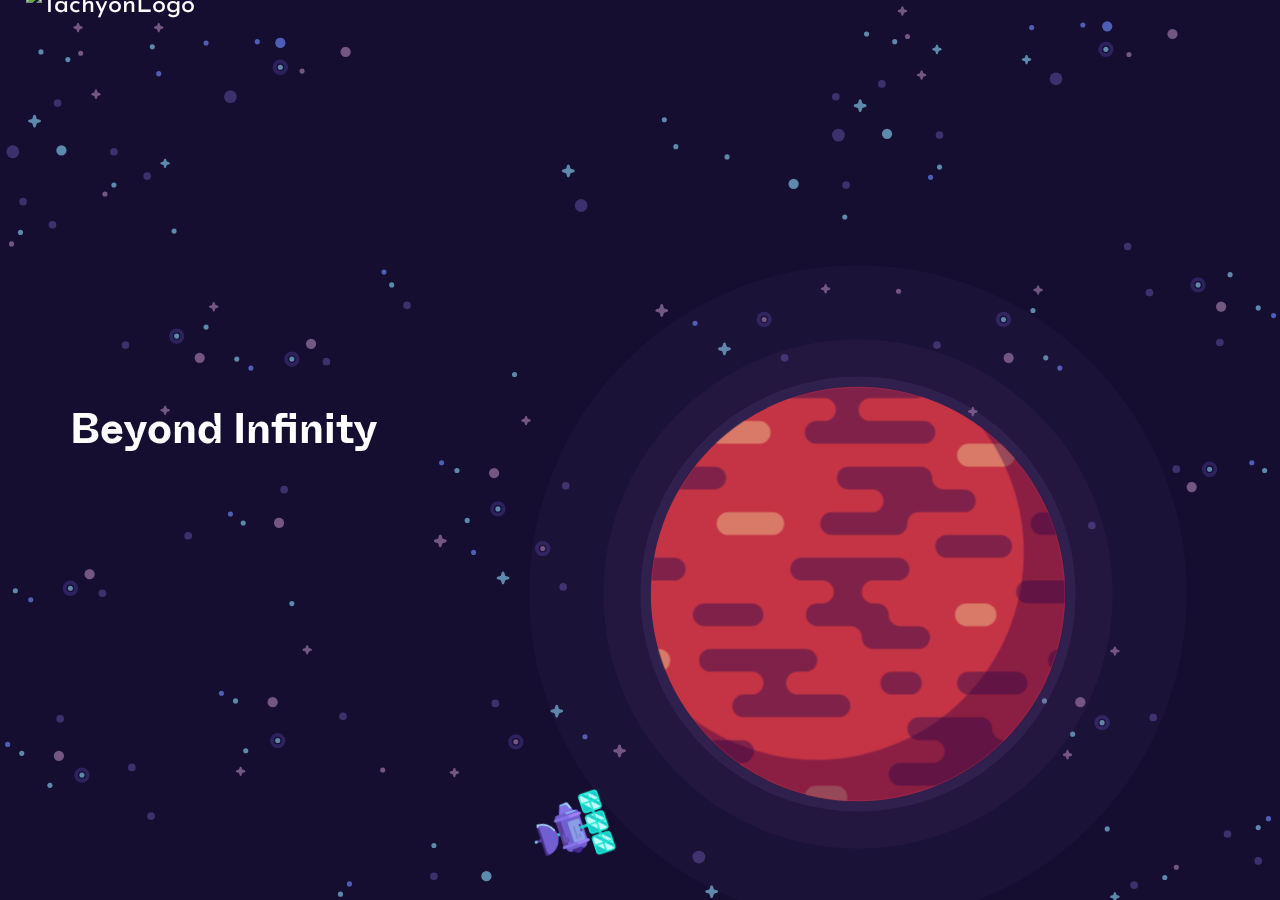
==== commit ae7234c2: "Nav" ====
--- a/index.html
+++ b/index.html
@@ -41,22 +41,9 @@
   <body>
     <div class="wrapper">
       <div class="nav_wrapper">
-        <nav>
-          <ul class="links">
-            <a href="#">EVENTS</a>
-            <a href="/teams.html">TEAM</a>
-            <a href="#our_aim">OUR AIM</a>
-            <a href="/gallary.html">GALLERY</a>
-          </ul>
-        </nav>
-        <div class="juet-Landing">
-          <img
-            class="infinity-logo"
-            src="./resources/beyondInfinity.png"
-            alt="beyondInfinity"
-          />
-          <img class="juet" src="./resources/JUET_Logo .png" alt="" />
-        </div>
+        <div class="leftNav"></div>
+        <div class="centerNav"></div>
+        <div class="rightNav"></div>
       </div>
 
       <div class="main_content">
--- a/css/main.css
+++ b/css/main.css
@@ -485,18 +485,6 @@
   background: #000328;
 }
 
-.Credit {
-  position: relative;
-  width: 100%;
-  min-height: 100vh;
-  padding: 2rem;
-  background-color: #fafafa;
-  overflow: hidden;
-  display: flex;
-  align-items: center;
-  justify-content: center;
-}
-
 /* Bug fix: Chrome Android 98.0.4758.87 */
 .Scene-2,
 .Scene-4,
@@ -521,6 +509,17 @@
   font-family: "Josefin Sans", sans-serif;
   font-size: 0.9rem;
   font-weight: bolder;
+}
+.nav_wrapper {
+  position: absolute;
+  display: flex;
+  z-index: 2000;
+}
+.leftNav,
+.rightNav {
+  background-color: #29204a;
+  height: 80px;
+  width: 33%;
 }
 .links {
   display: flex;
@@ -569,16 +568,6 @@
   position: relative;
 }
 
-.nav_wrapper {
-  position: absolute;
-  display: flex;
-  margin-top: 20px;
-  height: 80px;
-  width: 100%;
-  background-color: rgba(0, 0, 0, 0.5);
-  z-index: 2000;
-}
-
 .main_content {
   position: absolute;
 }
@@ -586,6 +575,11 @@
 .Reg_events {
   text-align: center;
 }
+.evt {
+  text-align: center;
+  width: 33%;
+}
+
 .row1,
 .row2,
 .row3,
@@ -593,7 +587,7 @@
 .row5 {
   display: flex;
   justify-content: space-between;
-  gap: 3rem;
+  gap: 2rem;
   border-bottom: solid 2px #fff;
 }
 .detaiBox {
@@ -636,12 +630,18 @@
   }
 }
 /* =============================== Contact Us Css ===================================== */
+.Credit {
+  position: relative;
+  width: 100%;
+  padding: 2rem;
+  overflow: hidden;
+  display: flex;
+  align-items: center;
+  justify-content: center;
+}
 .form {
   width: 100%;
-  max-width: 820px;
-  background-color: #fff;
   border-radius: 10px;
-  box-shadow: 0 0 20px 1px rgba(0, 0, 0, 0.1);
   z-index: 1000;
   overflow: hidden;
   display: grid;
@@ -649,43 +649,11 @@
 }
 
 .contact-form {
-  background-color: #1abc9c;
   position: relative;
 }
 
-.circle {
-  border-radius: 50%;
-  background: linear-gradient(135deg, transparent 20%, #149279);
-  position: absolute;
-}
-
-.circle.one {
-  width: 130px;
-  height: 130px;
-  top: 130px;
-  right: -40px;
-}
-
-.circle.two {
-  width: 80px;
-  height: 80px;
-  top: 10px;
-  right: 30px;
-}
-
-.contact-form:before {
-  content: "";
-  position: absolute;
-  width: 26px;
-  height: 26px;
-  background-color: #1abc9c;
-  transform: rotate(45deg);
-  top: 50px;
-  left: -13px;
-}
-
 form {
-  padding: 2.3rem 2.2rem;
+  padding: 0rem 2.2rem;
   z-index: 10;
   overflow: hidden;
   position: relative;
@@ -750,7 +718,7 @@
   background-color: #fff;
   border: 2px solid #fafafa;
   font-size: 0.95rem;
-  color: #1abc9c;
+  color: #000328;
   line-height: 1;
   border-radius: 25px;
   outline: none;
@@ -784,7 +752,7 @@
   opacity: 0;
   transition: 0.3s;
   height: 5px;
-  background-color: #1abc9c;
+  background-color: #000328;
   top: 50%;
   transform: translateY(-50%);
 }
@@ -811,12 +779,13 @@
 }
 
 .contact-info {
-  padding: 2.3rem 2.2rem;
+  /* padding: 0 2rem 0 3rem; */
+  padding-left: 4.5rem;
   position: relative;
 }
 
 .contact-info .title {
-  color: #1abc9c;
+  color: #fff;
 }
 
 .text {
@@ -826,38 +795,40 @@
 
 .information {
   display: flex;
-  color: #555;
+  color: #fff;
   margin: 0.7rem 0;
   align-items: center;
   font-size: 0.95rem;
 }
-
+.information p {
+  text-align: left;
+  margin: auto 0;
+}
 .icon {
   width: 28px;
   margin-right: 0.7rem;
 }
 
 .social-media {
-  padding: 2rem 0 0 0;
+  display: flex;
+  margin: 1rem 0;
 }
 
 .social-media p {
-  color: #333;
+  color: #fff;
+  margin: 0 6.5rem 0 0;
 }
 
 .social-icons {
   display: flex;
-  margin-top: 0.5rem;
 }
 
 .social-icons a {
   width: 35px;
   height: 35px;
   border-radius: 5px;
-  background: linear-gradient(45deg, #1abc9c, #149279);
   color: #fff;
   text-align: center;
-  line-height: 35px;
   margin-right: 0.5rem;
   transition: 0.3s;
 }
@@ -865,48 +836,10 @@
 .social-icons a:hover {
   transform: scale(1.05);
 }
-
-.contact-info:before {
-  content: "";
-  position: absolute;
-  width: 110px;
-  height: 100px;
-  border: 22px solid #1abc9c;
-  border-radius: 50%;
-  bottom: -77px;
-  right: 50px;
-  opacity: 0.3;
-}
-
-.big-circle {
-  position: absolute;
-  width: 500px;
-  height: 500px;
-  border-radius: 50%;
-  background: linear-gradient(to bottom, #1cd4af, #159b80);
-  bottom: 50%;
-  right: 50%;
-  transform: translate(-40%, 38%);
-}
-
-.big-circle:after {
-  content: "";
-  position: absolute;
-  width: 360px;
-  height: 360px;
-  background-color: #fafafa;
-  border-radius: 50%;
-  top: calc(50% - 180px);
-  left: calc(50% - 180px);
-}
-
-.square {
-  position: absolute;
-  height: 400px;
-  top: 50%;
-  left: 50%;
-  transform: translate(181%, 11%);
-  opacity: 0.2;
+#map {
+  height: 220px;
+  width: 100%;
+  border-radius: 10px;
 }
 
 @media (max-width: 850px) {
@@ -927,17 +860,6 @@
     right: 70px;
   }
 
-  .square {
-    transform: translate(140%, 43%);
-    height: 350px;
-  }
-
-  .big-circle {
-    bottom: 75%;
-    transform: scale(0.9) translate(-40%, 30%);
-    right: 50%;
-  }
-
   .text {
     margin: 1rem 0 1.5rem 0;
   }
@@ -955,12 +877,6 @@
   .contact-info:before {
     display: none;
   }
-
-  .square,
-  .big-circle {
-    display: none;
-  }
-
   form,
   .contact-info {
     padding: 1.7rem 1.6rem;
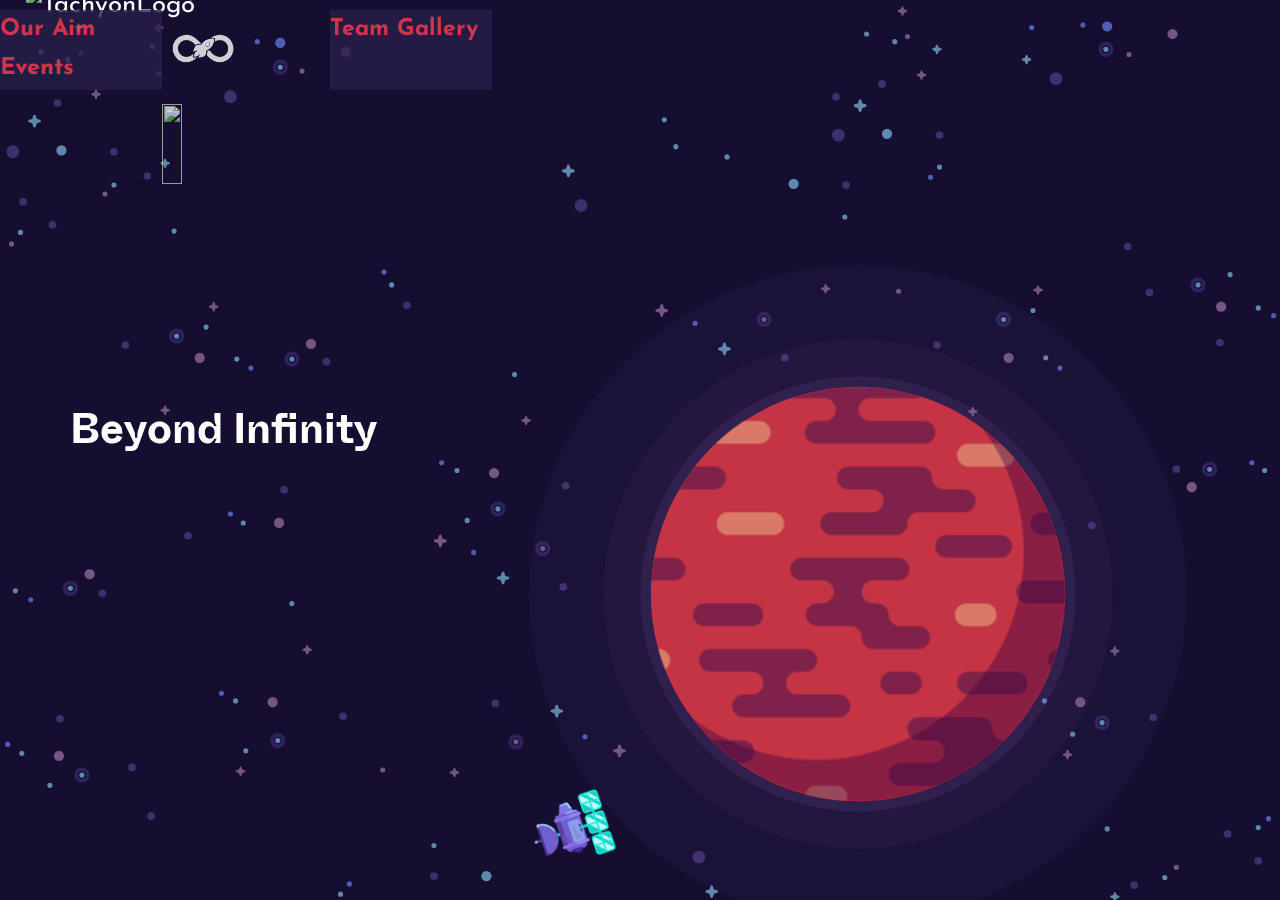
==== commit 7b342c68: "Description event" ====
--- a/index.html
+++ b/index.html
@@ -41,9 +41,28 @@
   <body>
     <div class="wrapper">
       <div class="nav_wrapper">
-        <div class="leftNav"></div>
-        <div class="centerNav"></div>
-        <div class="rightNav"></div>
+        <nav>
+          <div class="leftNav">
+            <a href="#">Our Aim</a>
+            <a href="#">Events</a>
+          </div>
+          <div class="centerNav">
+            <img
+              style="height: 80px; aspect-ratio: 1/1"
+              src="/resources/beyondInfinity.png"
+              alt="beyondInfinity"
+            />
+            <img
+              style="height: 80px; aspect-ratio: 1/1"
+              src="/resources/JUET_Logo .png"
+              alt=""
+            />
+          </div>
+          <div class="rightNav">
+            <a href="/teams.html">Team</a>
+            <a href="/gallary.html">Gallery</a>
+          </div>
+        </nav>
       </div>
 
       <div class="main_content">
@@ -7896,8 +7915,8 @@
                 <div class="moiText moiText-2">
                   <h3>CodeMania</h3>
                   <p>
-                    MOM is reoriented to align the thrust vector, before firing
-                    the engines, to reduce the velocity.
+                    It is a multiple round coding event where participants have
+                    to solve multiple real life problems in different rounds.
                   </p>
                 </div>
                 <div class="moiText moiText-3">
@@ -7917,8 +7936,11 @@
                   <h3>War for Trejor</h3>
                   <div class="moiText_Ticker">
                     <p class="moiText_TickerItem">
-                      The radio link between MOM and Ground station gets blocked
-                      by Mars.
+                      War for trejor is a online game where participants will be
+                      provided with a website and will have to find a hidden
+                      objects or image usually by searching for clues and
+                      solving puzzles. Every clue will be provided there itself
+                      in the image.
                     </p>
                   </div>
                 </div>
@@ -8080,6 +8102,7 @@
                     <form
                       action="https://formsubmit.co/ritikverma0701@gmail.com"
                       autocomplete="off"
+                      method="POST"
                     >
                       <h3 class="title">Contact us</h3>
                       <div class="input-container">
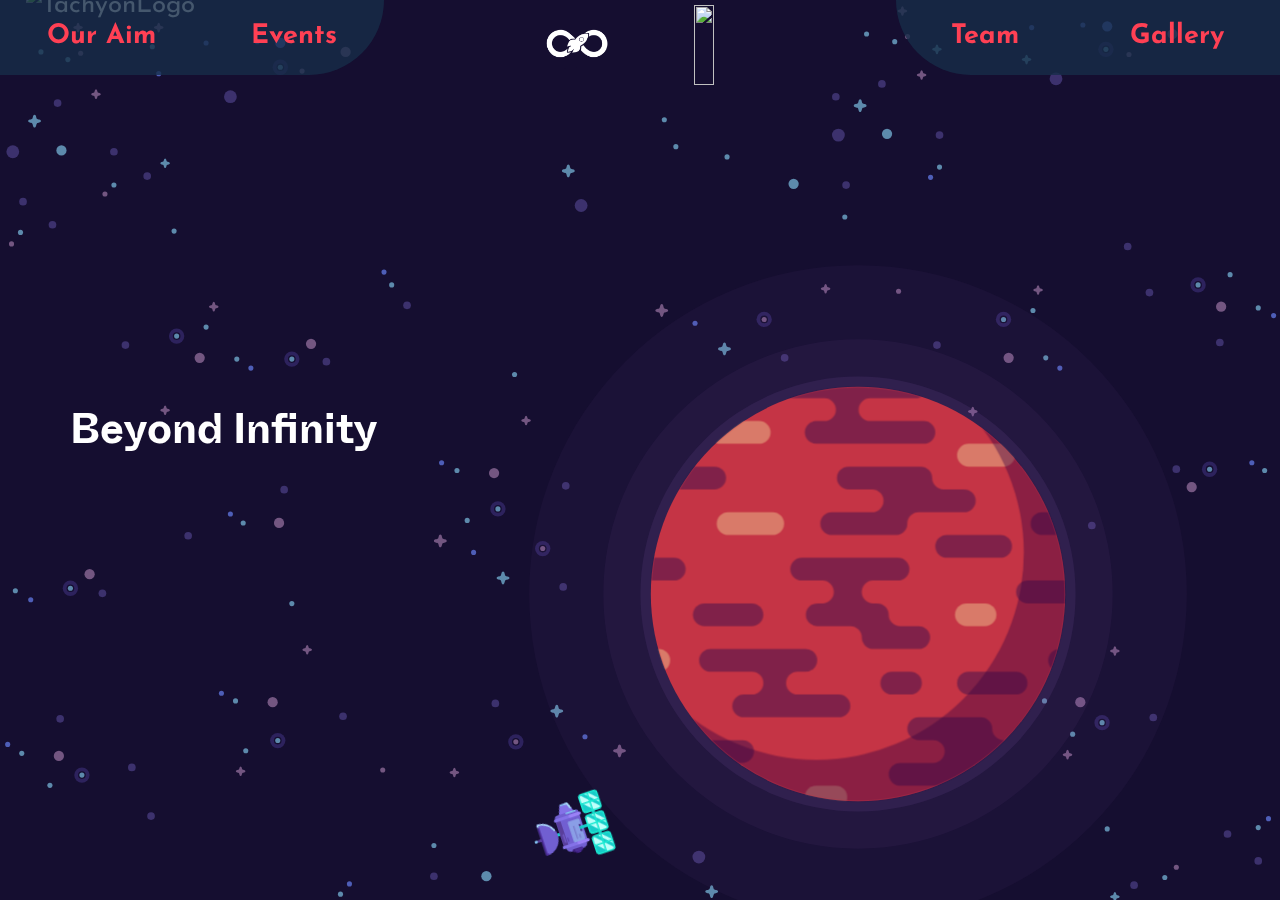
==== commit a6dbe919: "winners added" ====
--- a/index.html
+++ b/index.html
@@ -7918,6 +7918,15 @@
                     It is a multiple round coding event where participants have
                     to solve multiple real life problems in different rounds.
                   </p>
+                  <p>
+                    WINNNERS
+                    <br />
+                    1. Anshuman Singh,Kushan Sukhtanhar, Prerit Srivastava
+                    <br />
+                    2. Himasnhu Tiwari
+                    <br />
+                    3. Mritunjay Gupta, Ayush Pandey
+                  </p>
                 </div>
                 <div class="moiText moiText-3">
                   <h3>Typolympics</h3>
@@ -7946,7 +7955,7 @@
                 </div>
                 <div class="moiText moiText-5">
                   <h3>Meet The Speaker</h3>
-                  <p>Revealing Soon!</p>
+                  <p>Mr. Sandeep Jain - Founder and CEO of GFG</p>
                 </div>
               </div>
             </div>
@@ -7957,13 +7966,18 @@
               </div>
               <div class="row1">
                 <div class="event1 evt">
-                  <h3>Mema-a-Thon</h3>
+                  <h3>Cryptic Hunt</h3>
                   <div class="detaiBox">
+                    <!-- <img src="./images/cryptichunt.jpg"> -->
                     <p>
-                      It is a battle of memes. Best one wins. You will be
-                      required to create a meme and post it on the platform
-                      provided. So bring your creativity and preciseness to work
-                      and build a meme.
+                      A Cryptic Hunt is an online treasure hunt in which you
+                      will be provided a series of clues one after the another.
+                      <br />
+                      WINNNERS
+                      <br />
+                      1. Ashutosh Chourasiya <br />
+                      2. Amitesh Kumar Singh <br />
+                      3. Aditya Patel
                     </p>
                   </div>
                 </div>
--- a/css/main.css
+++ b/css/main.css
@@ -499,34 +499,42 @@
   justify-content: space-between;
   position: fixed;
   z-index: 2000;
-  margin-top: 10px;
-  opacity: 80%;
-  height: 2.2rem;
+  width: 100%;
+  height: 75px;
+  text-align: center;
 }
 nav a {
   text-decoration: none;
   color: #ff4054;
   font-family: "Josefin Sans", sans-serif;
-  font-size: 0.9rem;
-  font-weight: bolder;
+  font-size: 27px;
+  font-weight: bold;
 }
 .nav_wrapper {
   position: absolute;
-  display: flex;
-  z-index: 2000;
 }
 .leftNav,
 .rightNav {
-  background-color: #29204a;
-  height: 80px;
+  display: flex;
+  justify-content: space-around;
+  z-index: 2000;
+  width: 30%;
+  align-items: center;
+  background-color: rgba(23, 45, 72, 0.8);
+}
+.leftNav {
+  border-radius: 0 0 250px 0;
+}
+.rightNav {
+  border-radius: 0 0 0 250px;
+}
+.centerNav {
+  background-color: transparent;
+  padding-top: 0.2rem;
   width: 33%;
 }
-.links {
-  display: flex;
-  justify-content: space-between;
-  gap: 2rem;
-  margin: auto 0;
-  z-index: 100;
+.centerNav img {
+  margin: 0 20px;
 }
 .tachyon-landing img {
   position: relative;
@@ -579,7 +587,10 @@
   text-align: center;
   width: 33%;
 }
-
+.aim h2 {
+  margin-bottom: 0.5rem;
+  text-align: center;
+}
 .row1,
 .row2,
 .row3,
